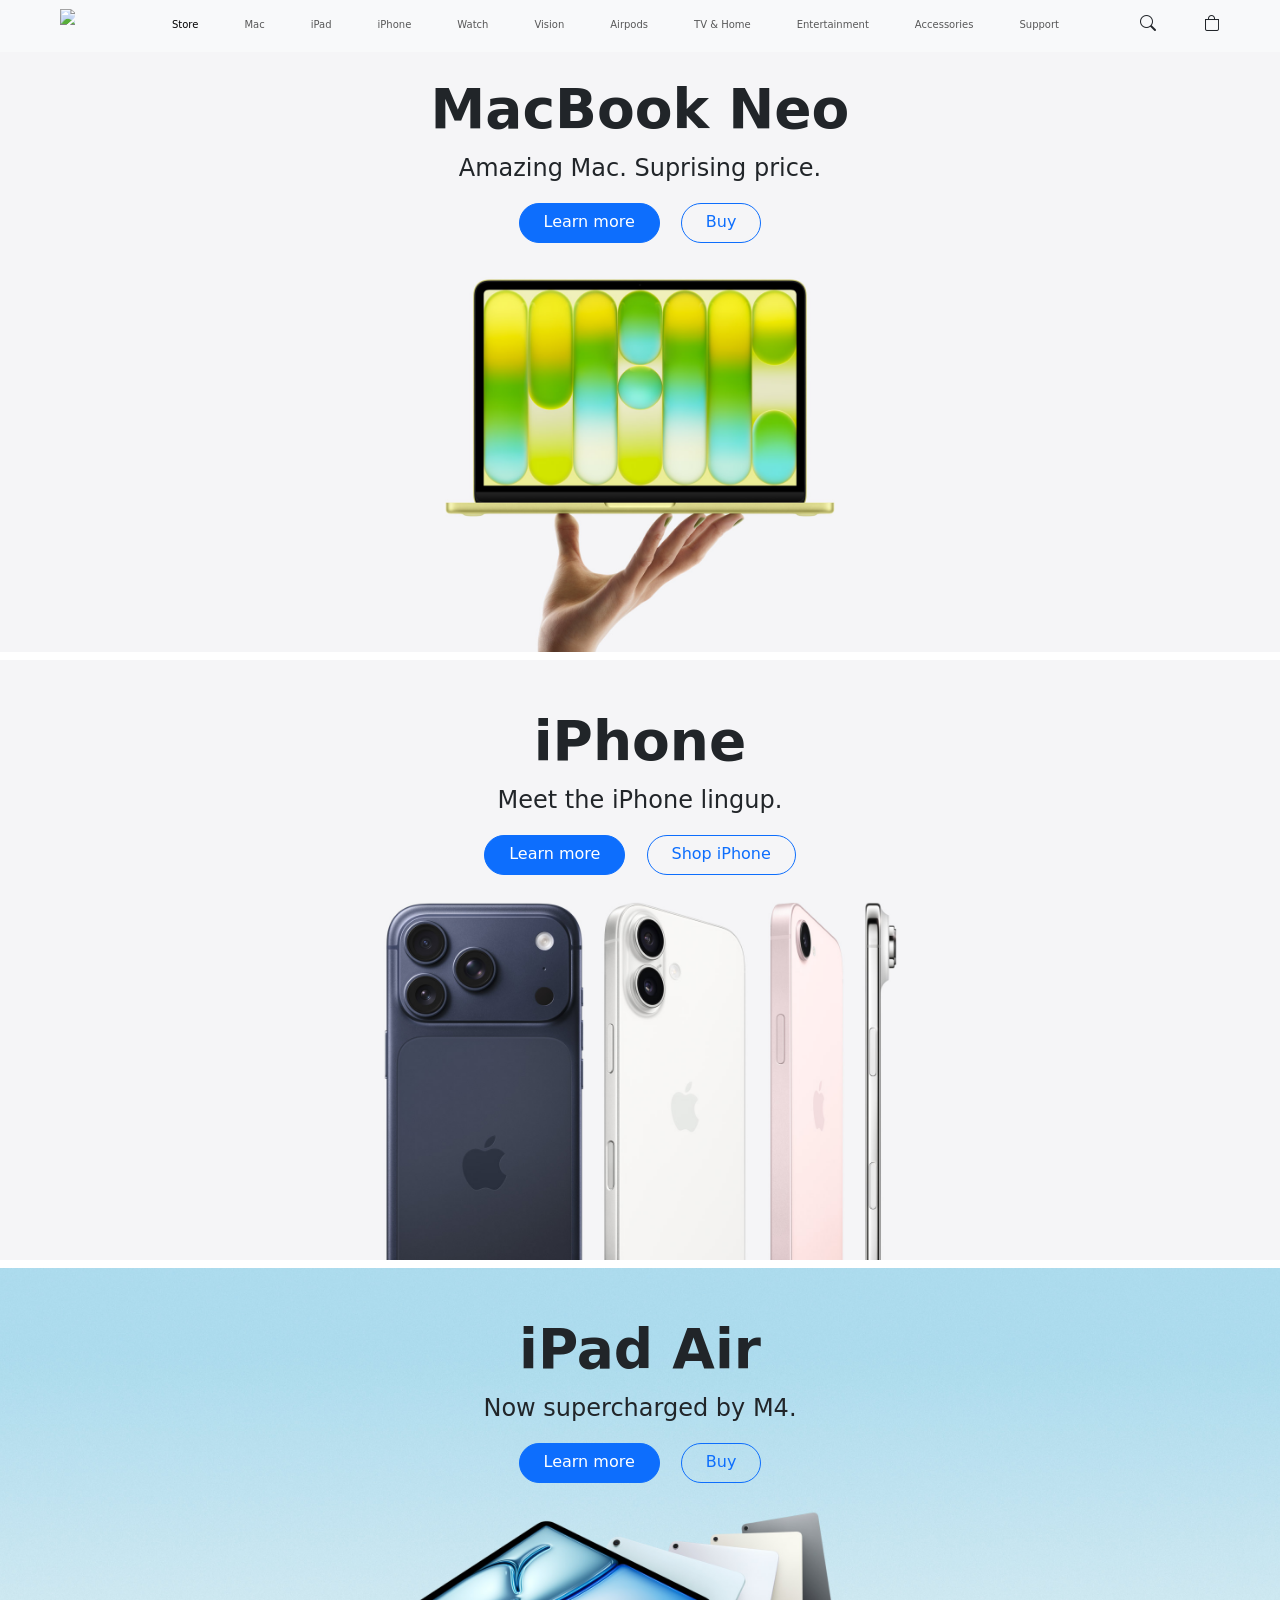
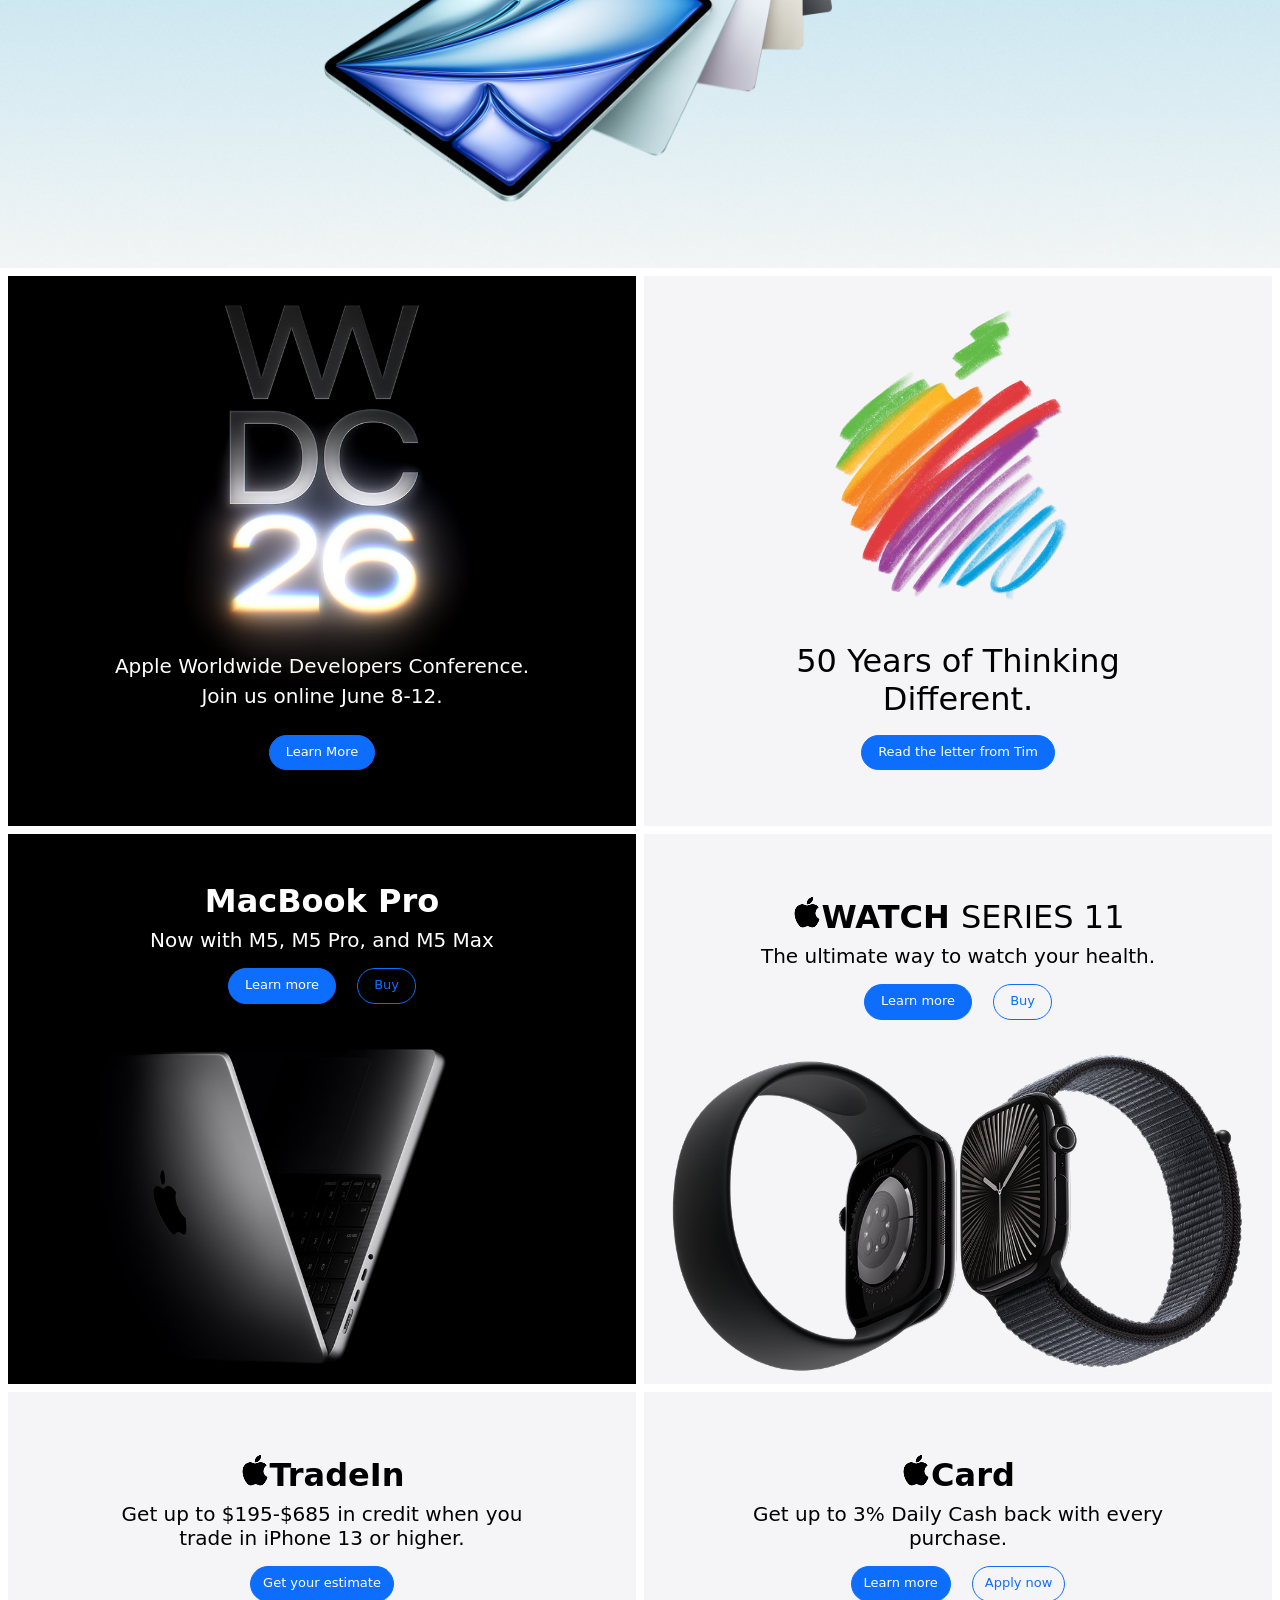
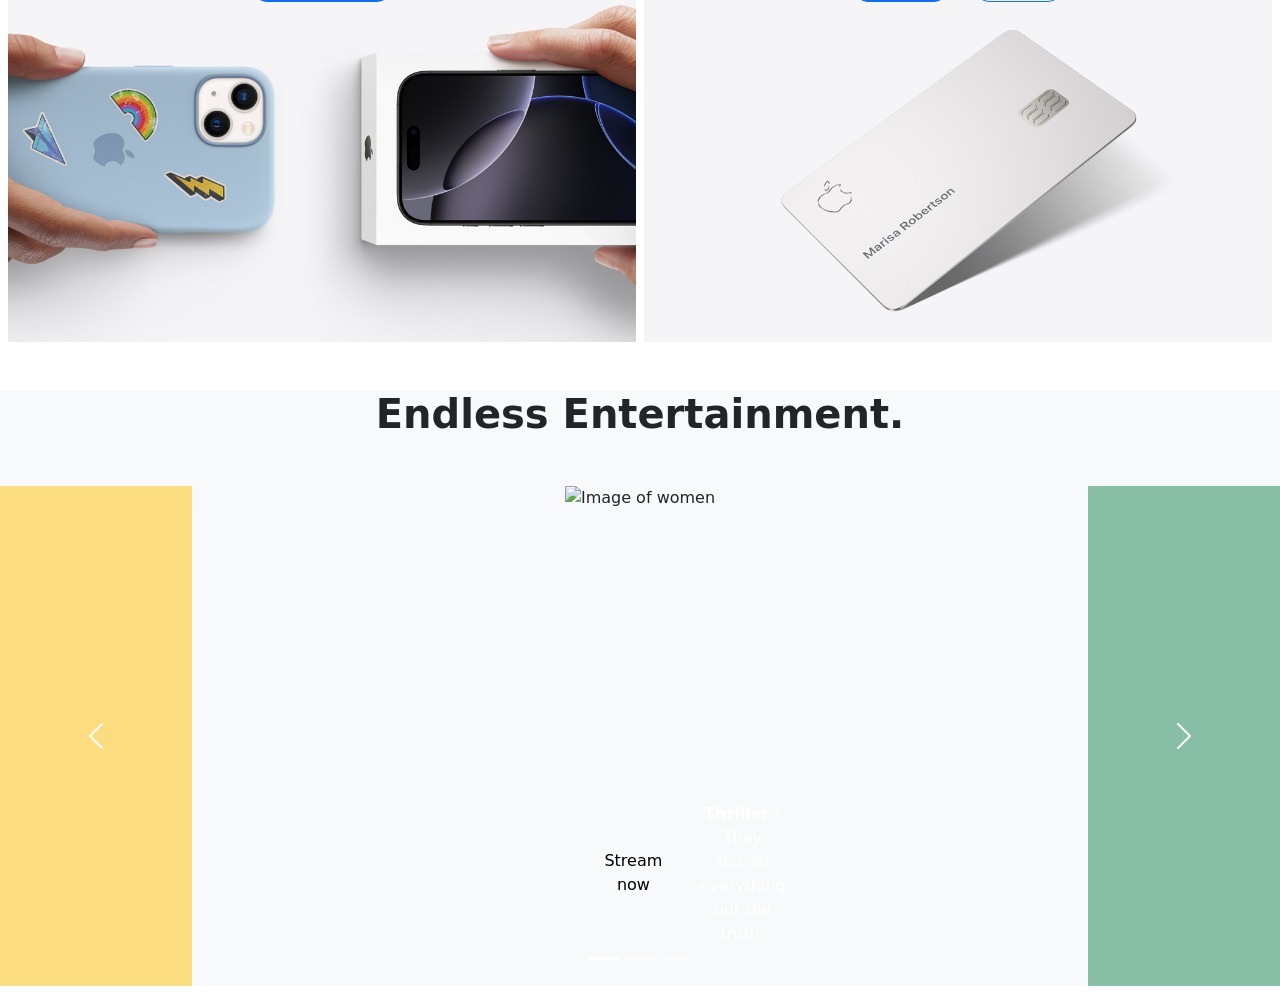
==== Lesson_8_apple_website/index.html @ f1335d03 "added carousel" ====
<!doctype html>
<html lang="en">
  <head>
    <meta charset="UTF-8" />
    <meta name="viewport" content="width=device-width, initial-scale=1.0" />
    <title>🍏 Apple (Australia)</title>
    <link
      href="https://cdn.jsdelivr.net/npm/bootstrap@5.3.8/dist/css/bootstrap.min.css"
      rel="stylesheet"
      integrity="sha384-sRIl4kxILFvY47J16cr9ZwB07vP4J8+LH7qKQnuqkuIAvNWLzeN8tE5YBujZqJLB"
      crossorigin="anonymous"
    />
    <link
      rel="stylesheet"
      href="https://cdn.jsdelivr.net/npm/bootstrap-icons@1.13.1/font/bootstrap-icons.min.css"
    />
    <link rel="stylesheet" href="./styles.css" />
  </head>
  <body>
    <!-- Navbar -->
    <nav class="sticky-top navbar navbar-expand-lg bg-body-tertiary pt-1 px-5">
      <div class="container-fluid">
        <a class="navbar-brand d-flex" href="#">
          <img
            class="apple-logo"
            src="https://upload.wikimedia.org/wikipedia/commons/f/fa/Apple_logo_black.svg"
            alt="apple logo"
          />
        </a>

        <div
          class="collapse navbar-collapse d-none d-lg-flex justify-content-center"
          id="navbarSupportedContent"
        >
          <ul class="navbar-nav mb-2 mb-lg-0">
            <li class="nav-item">
              <a class="nav-link active" aria-current="page" href="#">Store</a>
            </li>
            <li class="nav-item">
              <a class="nav-link" href="#">Mac</a>
            </li>
            <li class="nav-item">
              <a class="nav-link" href="#">iPad</a>
            </li>
            <li class="nav-item">
              <a class="nav-link" href="#">iPhone</a>
            </li>
            <li class="nav-item">
              <a class="nav-link" href="#">Watch</a>
            </li>
            <li class="nav-item">
              <a class="nav-link" href="#">Vision</a>
            </li>
            <li class="nav-item">
              <a class="nav-link" href="#">Airpods</a>
            </li>
            <li class="nav-item">
              <a class="nav-link" href="#">TV & Home</a>
            </li>
            <li class="nav-item">
              <a class="nav-link" href="#">Entertainment</a>
            </li>
            <li class="nav-item">
              <a class="nav-link" href="#">Accessories</a>
            </li>
            <li class="nav-item">
              <a class="nav-link" href="#">Support</a>
            </li>
          </ul>
        </div>

        <!-- icons -->
        <div class="d-flex gap-md-5 gap-sl-2 align-items-center">
          <i class="bi bi-search"></i>
          <i class="bi bi-bag"></i>
          <button
            class="navbar-toggler p-0"
            type="button"
            data-bs-toggle="collapse"
            data-bs-target="#navbarSupportedContent"
            aria-controls="navbarSupportedContent"
            aria-expanded="false"
            aria-label="Toggle navigation"
          >
            <span class="navbar-toggler-icon"></span>
          </button>
        </div>
        <!-- icon end -->
      </div>
      <div
        class="collapse d-lg-none justify-content-center px-5"
        id="navbarSupportedContent"
      >
        <ul class="navbar-nav mb-2 mb-lg-0">
          <li class="nav-item">
            <a class="nav-link active" aria-current="page" href="#">Store</a>
          </li>
          <li class="nav-item">
            <a class="nav-link" href="#">Mac</a>
          </li>
          <li class="nav-item">
            <a class="nav-link" href="#">iPad</a>
          </li>
          <li class="nav-item">
            <a class="nav-link" href="#">iPhone</a>
          </li>
          <li class="nav-item">
            <a class="nav-link" href="#">Watch</a>
          </li>
          <li class="nav-item">
            <a class="nav-link" href="#">Vision</a>
          </li>
          <li class="nav-item">
            <a class="nav-link" href="#">Airpods</a>
          </li>
          <li class="nav-item">
            <a class="nav-link" href="#">TV & Home</a>
          </li>
          <li class="nav-item">
            <a class="nav-link" href="#">Entertainment</a>
          </li>
          <li class="nav-item">
            <a class="nav-link" href="#">Accessories</a>
          </li>
          <li class="nav-item">
            <a class="nav-link" href="#">Support</a>
          </li>
        </ul>
      </div>
    </nav>
    <!-- Navbar End -->

    <!-- Hero iphone -->
    <!-- 
    <div
      class="hero-1-section hero-image d-flex justify-content-center text-center"
    >
      <div class="p-5">
        <h1 class="fw-bold">iPhone</h1>
        <h4 class="fw-semibold">Meet the iphone 16 family</h4>
        <div class="py-3">
          <button class="pb-2 btn btn-primary rounded-pill">Learn more</button>
          <button class="pb-2 btn btn-outline-primary rounded-pill">
            Shop iPhone
          </button>
        </div>
        <p class="ai-gradient fw-semibold">Built for Apple Intelligence</p>
      </div>
    </div>
 -->
    <!-- Hero End -->

    <!-- Macbook  -->
    <div
      class="hero-2-section hero-image mb-2 d-flex justify-content-center text-center"
    >
      <div class="p-4">
        <h1 class="fw-semibold">MacBook Neo</h1>
        <h4 class="py-1">Amazing Mac. Suprising price.</h4>
        <div class="">
          <button class="pb-2 m-2 px-4 btn btn-primary rounded-pill">
            Learn more
          </button>
          <button class="pb-2 m-2 px-4 btn btn-outline-primary rounded-pill">
            Buy
          </button>
        </div>
      </div>
    </div>
    <!-- Macbook End -->

    <!-- iPhone  -->
    <div
      class="hero-3-section hero-image mb-2 d-flex justify-content-center text-center"
    >
      <div class="p-5">
        <h1 class="fw-bold">iPhone</h1>
        <h4 class="py-1">Meet the iPhone lingup.</h4>
        <div class="">
          <button class="pb-2 m-2 px-4 btn btn-primary rounded-pill">
            Learn more
          </button>
          <button class="pb-2 m-2 px-4 btn btn-outline-primary rounded-pill">
            Shop iPhone
          </button>
        </div>
      </div>
    </div>
    <!-- Macbook End -->

    <!-- iPad  -->
    <div
      class="hero-4-section hero-image my-2 d-flex justify-content-center text-center"
    >
      <div class="p-5">
        <h1 class="fw-semibold">iPad Air</h1>
        <h4 class="py-1">Now supercharged by M4.</h4>
        <div class="">
          <button class="pb-2 m-2 px-4 btn btn-primary rounded-pill">
            Learn more
          </button>
          <button class="pb-2 m-2 px-4 btn btn-outline-primary rounded-pill">
            Buy
          </button>
        </div>
      </div>
    </div>
    <!-- iPad End -->

    <!-- Grid -->
    <section class="my-2 mx-2 text-center justify-content-center">
      <div class="row g-2">
        <div class="col-md-6 col-sm-12">
          <div
            class="d-flex flex-column hero-image"
            style="
              background-image: url(./images/promo_wwdc26_md.jpg);
              height: 550px;
              width: auto;
            "
          >
            <div class="my-card mt-auto mb-5 text-white">
              <p class="">
                Apple Worldwide Developers Conference. Join us online June 8-12.
              </p>
              <a class="pb-2 px-3 m-2 btn btn-primary rounded-pill">
                Learn More</a
              >
            </div>
          </div>
        </div>
        <div class="col-md-6 col-sm-12">
          <div
            class="d-flex flex-column hero-image"
            style="
              background-image: url(./images/promo_apple_50_md.jpg);
              height: 550px;
              width: auto;
            "
          >
            <div class="my-card mt-auto mb-5 text-black">
              <h2 class="">50 Years of Thinking Different.</h2>
              <a class="pb-2 px-3 m-2 btn btn-primary rounded-pill">
                Read the letter from Tim</a
              >
            </div>
          </div>
        </div>
        <div class="col-md-6 col-sm-12">
          <div
            class="d-flex flex-column hero-image"
            style="
              background-image: url(./images/promo_macbook_pro_md.jpg);
              height: 550px;
              width: auto;
            "
          >
            <div class="my-card mb-auto mt-5 text-white">
              <h2 class="fw-bold fs-2">MacBook Pro</h2>
              <h5>Now with M5, M5 Pro, and M5 Max</h5>
              <div>
                <a class="pb-2 px-3 m-2 btn btn-primary rounded-pill">
                  Learn more</a
                >

                <a class="pb-2 px-3 m-2 btn btn-outline-primary rounded-pill">
                  Buy</a
                >
              </div>
            </div>
          </div>
        </div>
        <div class="col-md-6 col-sm-12">
          <div
            class="d-flex flex-column hero-image"
            style="
              background-image: url(./images/promo_apple_watch_series_10_avail.jpg);
              height: 550px;
              width: auto;
            "
          >
            <div class="my-card mb-auto mt-5 text-black">
              <div class="display-center">
                <i class="bi bi-apple"></i>
                <h2 class="fs-2 mt-3">
                  <span class="fw-bold">WATCH </span>SERIES 11
                </h2>
              </div>
              <h5>The ultimate way to watch your health.</h5>
              <div>
                <a class="pb-2 px-3 m-2 btn btn-primary rounded-pill">
                  Learn more</a
                >
                <a class="pb-2 px-3 m-2 btn btn-outline-primary rounded-pill">
                  Buy</a
                >
              </div>
            </div>
          </div>
        </div>
        <div class="col-md-6 col-sm-12">
          <div
            class="d-flex flex-column hero-image"
            style="
              background-image: url(./images/promo_iphone_tradein.jpg);
              height: 550px;
              width: auto;
            "
          >
            <div class="my-card mb-auto mt-5 text-black">
              <div class="display-center">
                <i class="bi bi-apple"></i>
                <h2 class="fw-semibold mt-3">TradeIn</h2>
              </div>
              <h5>
                Get up to $195-$685 in credit when you trade in iPhone 13 or
                higher.
              </h5>
              <div>
                <a class="pb-2 m-2 btn btn-primary rounded-pill"
                  >Get your estimate</a
                >
              </div>
            </div>
          </div>
        </div>
        <div class="col-md-6 col-sm-12">
          <div
            class="d-flex flex-column hero-image"
            style="
              background-image: url(./images/promo_apple_card_md.jpg);
              height: 550px;
              width: auto;
            "
          >
            <div class="my-card mb-auto mt-5 text-black">
              <div class="display-center">
                <i class="bi bi-apple"></i>
                <h2 class="fw-semibold mt-3">Card</h2>
              </div>
              <h5>Get up to 3% Daily Cash back with every purchase.</h5>
              <div>
                <a class="pb-2 m-2 btn btn-primary rounded-pill">Learn more</a>
                <a class="pb-2 m-2 btn btn-outline-primary rounded-pill"
                  >Apply now</a
                >
              </div>
            </div>
          </div>
        </div>
      </div>
    </section>
    <!-- Grid End -->

    <!-- Carousel -->
    <section class="my-2 bg-body-tertiary">
      <h1 class="fw-bold text-center my-5">Endless Entertainment.</h1>
      <div
        id="carouselExampleCaptions"
        class="carousel slide d-flex justify-content-center"
      >
        <div class="carousel-indicators">
          <button
            type="button"
            data-bs-target="#carouselExampleCaptions"
            data-bs-slide-to="0"
            class="active"
            aria-current="true"
            aria-label="Slide 1"
          ></button>
          <button
            type="button"
            data-bs-target="#carouselExampleCaptions"
            data-bs-slide-to="1"
            aria-label="Slide 2"
          ></button>
          <button
            type="button"
            data-bs-target="#carouselExampleCaptions"
            data-bs-slide-to="2"
            aria-label="Slide 3"
          ></button>
        </div>
        <div class="row">
          <div class="carousel-list col">
            <div class="carousel-item active">
              <img
                src="./images/carousel_imperfectwomen.png"
                class="d-block"
                alt="Image of women"
                style="height: 500px; object-fit: cover"
              />
              <div class="carousel-caption d-none d-md-block">
                <div class="d-flex align-items-center">
                  <div class="pb-2 px-3 btn btn-light rounded-pill">
                    Stream now
                  </div>
                  <p class="flavour-txt m-0">
                    <span class="fw-bold">Thriller &#183;</span> They shared
                    everything but the truth.
                  </p>
                </div>
              </div>
            </div>
            <div class="carousel-item col">
              <img
                src="./images/carousel_shrinking.png"
                class="d-block"
                alt="Image of women"
                style="height: 500px; object-fit: cover"
              />
              <div class="carousel-caption d-none d-md-block">
                <div class="d-flex align-items-center">
                  <div class="pb-2 px-3 btn btn-light rounded-pill">
                    Stream now
                  </div>
                  <p class="flavour-txt m-0">
                    <span class="fw-bold">Shrink &#183;</span> They shared
                    everything but the truth.
                  </p>
                </div>
              </div>
            </div>
          </div>
        </div>
        <!-- Button ctrl -->
        <button
          class="carousel-control-prev bg-warning"
          type="button"
          data-bs-target="#carouselExampleCaptions"
          data-bs-slide="prev"
        >
          <span class="carousel-control-prev-icon" aria-hidden="true"></span>
          <span class="visually-hidden">Previous</span>
        </button>
        <button
          class="carousel-control-next bg-success"
          type="button"
          data-bs-target="#carouselExampleCaptions"
          data-bs-slide="next"
        >
          <span class="carousel-control-next-icon" aria-hidden="true"></span>
          <span class="visually-hidden">Next</span>
        </button>
        <!-- Indicators -->
      </div>
    </section>

    <script
      src="https://cdn.jsdelivr.net/npm/bootstrap@5.3.8/dist/js/bootstrap.bundle.min.js"
      integrity="sha384-FKyoEForCGlyvwx9Hj09JcYn3nv7wiPVlz7YYwJrWVcXK/BmnVDxM+D2scQbITxI"
      crossorigin="anonymous"
    ></script>
  </body>
</html>

<!--  
      git add . 
      git commit -m 'your message' 
      git push origin
-->
---- Lesson_8_apple_website/styles.css ----
.apple-logo {
  width: 15px;
  height: auto;
}

.nav-item {
  font-size: 10px;
  margin: 0 15px;
}

.navbar-toggler-icon {
  background-size: 50%;
}

.ai-gradient {
  background: -webkit-linear-gradient(
    356deg,
    #0090f7,
    #ba62fc,
    #f2416b,
    #f55600
  );
  background: linear-gradient(94deg, #0090f7, #ba62fc, #f2416b, #f55600);
  -webkit-background-clip: text;
  background-clip: text;
  color: transparent;
  display: inline-block;
}

.hero-image {
  background-position: center;
  background-size: cover;
  background-repeat: no-repeat;
}

.hero-image h1 {
  font-size: 55px;
}

.hero-1-section {
  background-image: url(./images/hero_iphone_family.jpg);
  height: 800px;
}

.hero-2-section {
  background-image: url(./images/hero_macbook_neo_lg_tall.jpg);
  height: 600px;
}

.hero-3-section {
  background-image: url(./images/hero_iphone_fam_lg_tall.jpg);
  height: 600px;
}

.hero-4-section {
  background-image: url(./images/hero_ipad_air_m4_lg.jpg);
  height: 600px;
}

.display-center {
  display: flex;
  justify-content: center;
  align-items: center;
}

.bi-apple {
  font-size: 30px;
}

.my-card {
  padding: 0 100px;
}

.my-card a {
  font-size: 13px;
}

.my-card p {
  font-size: 20px;
}

.flavour-txt {
  padding: 0 0 0 20px;
}
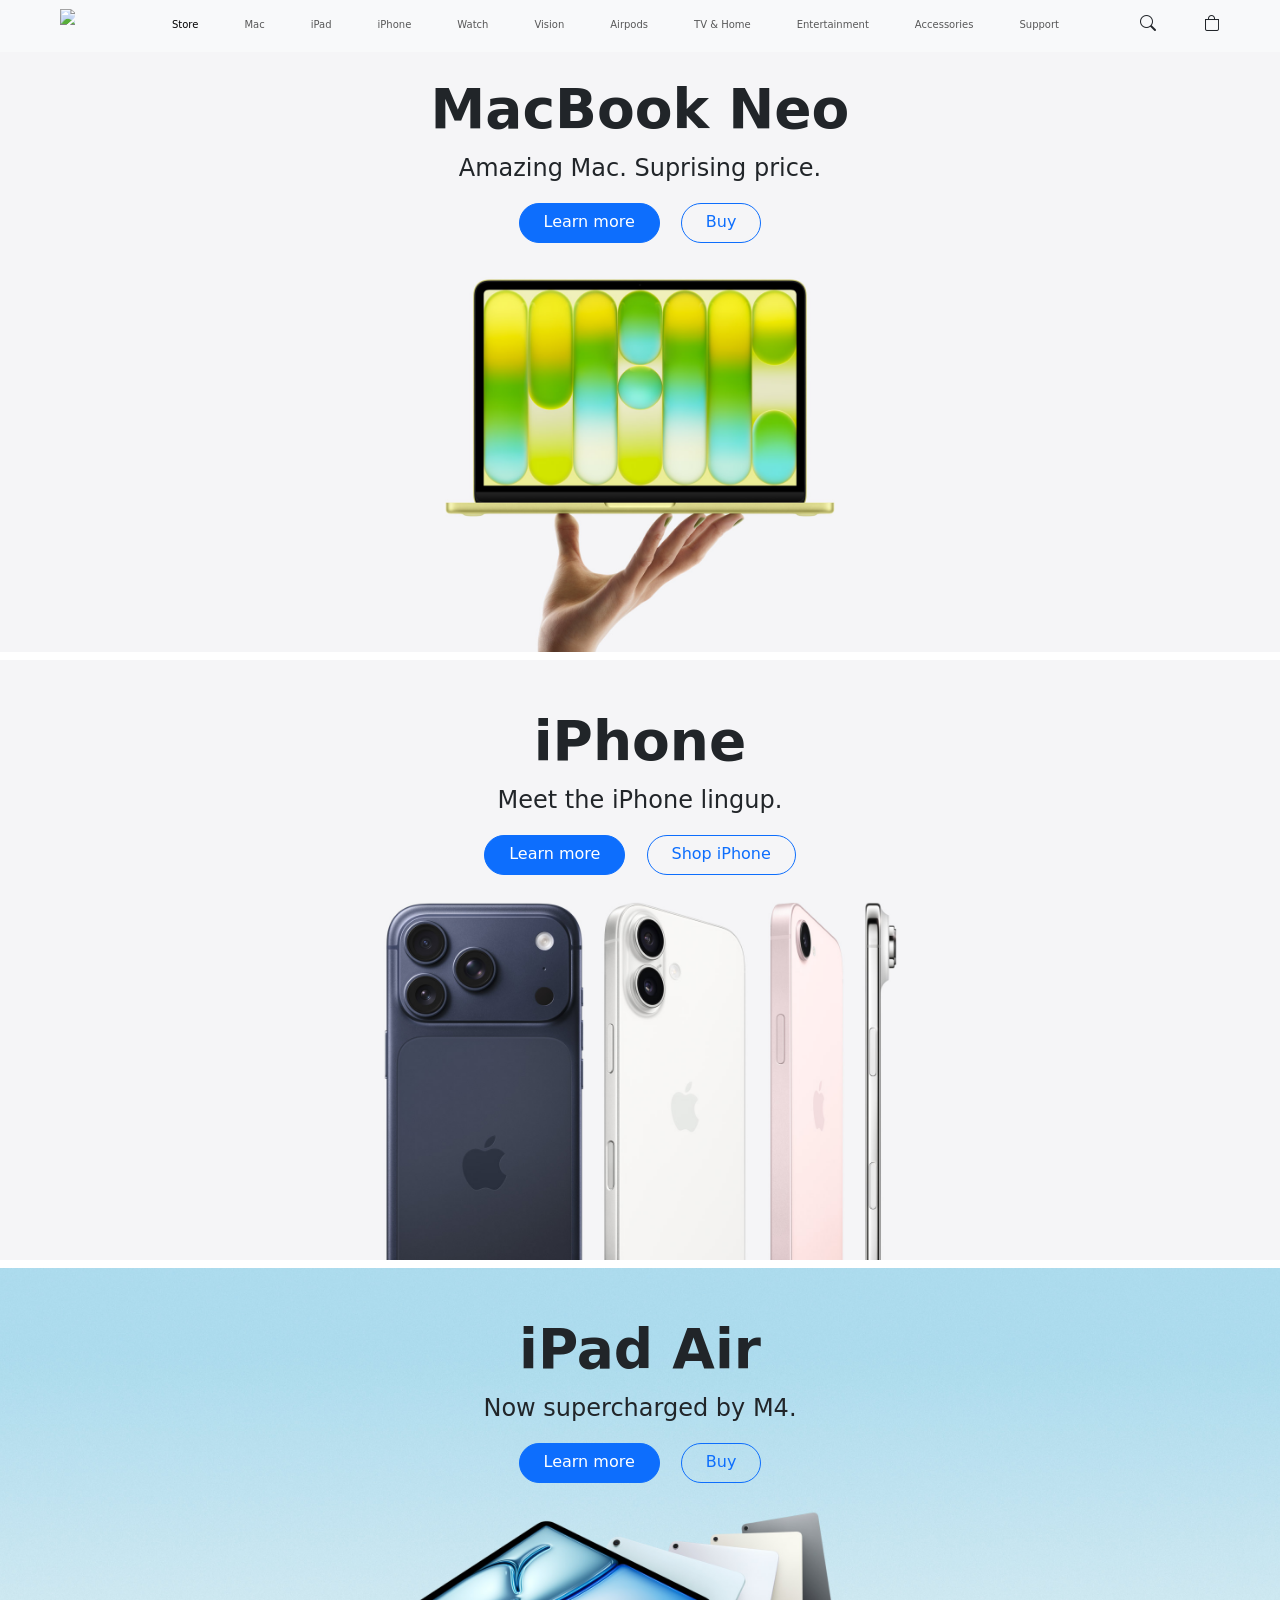
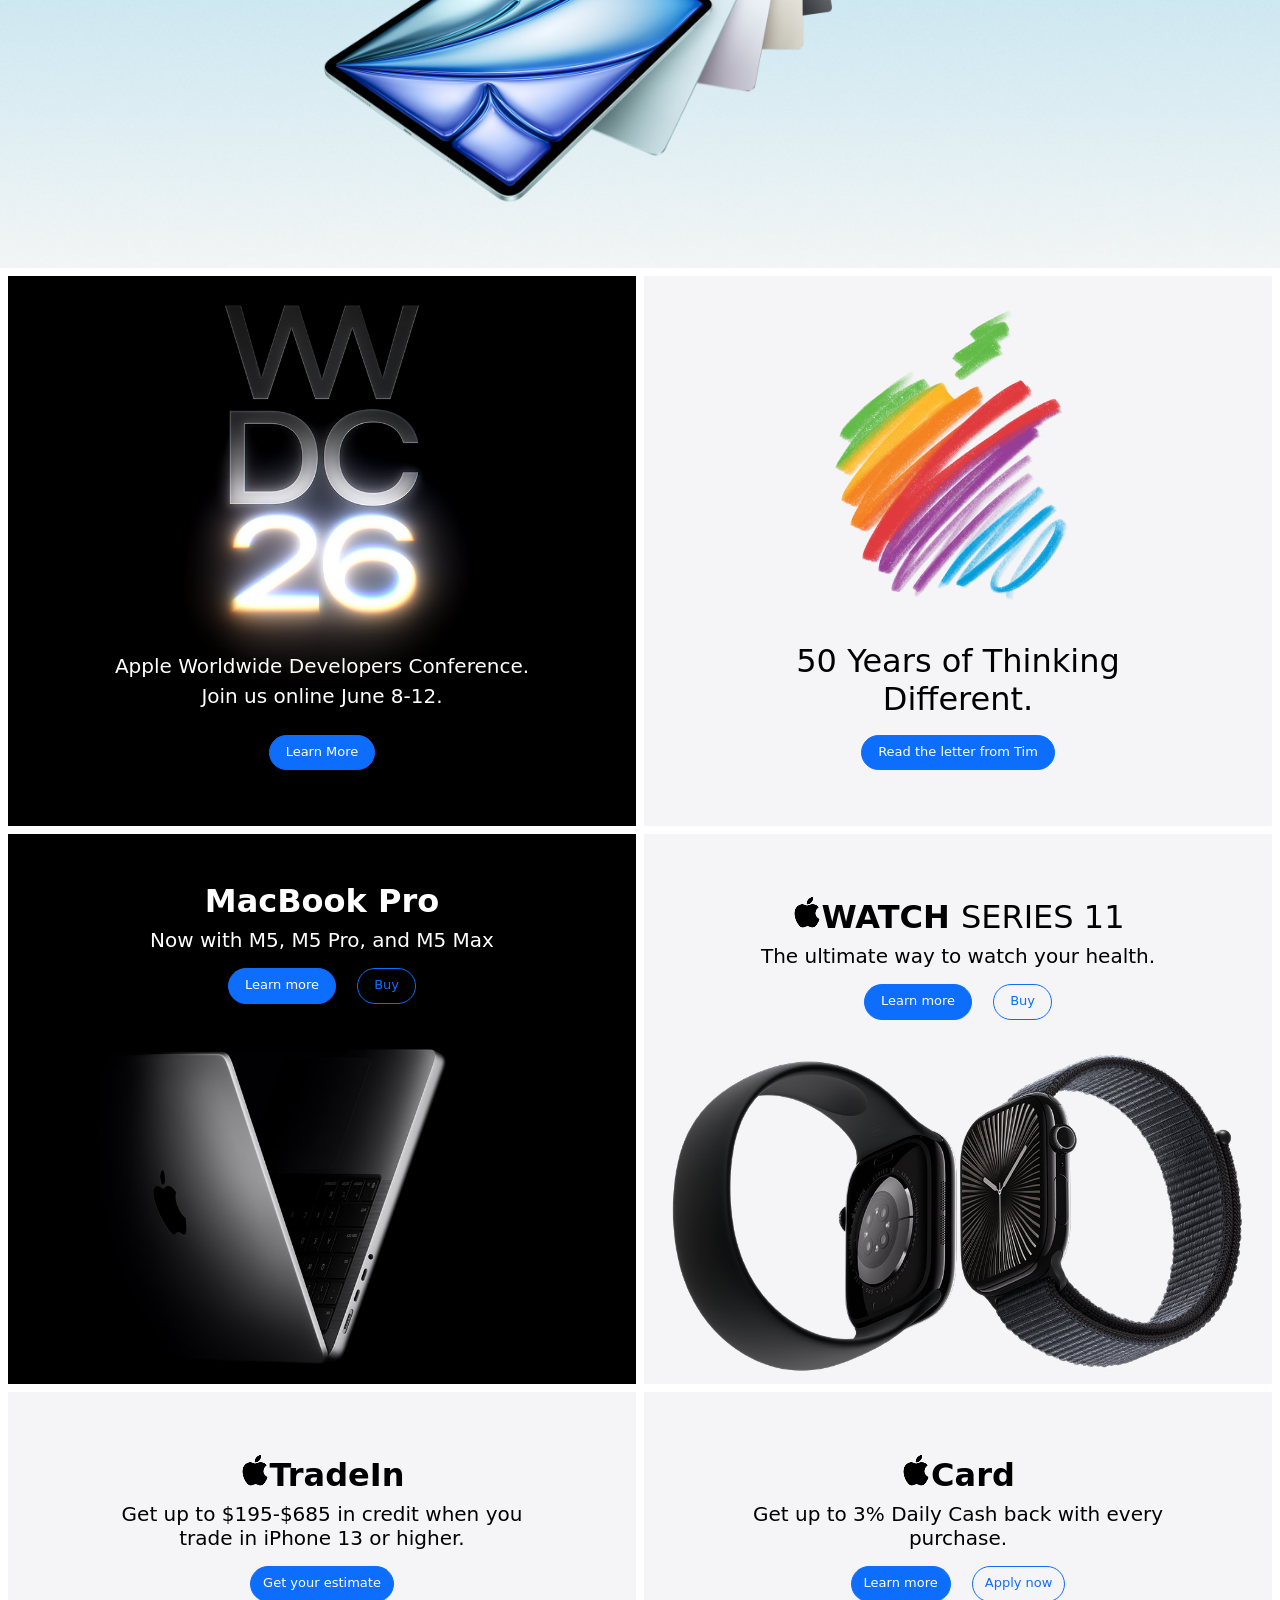
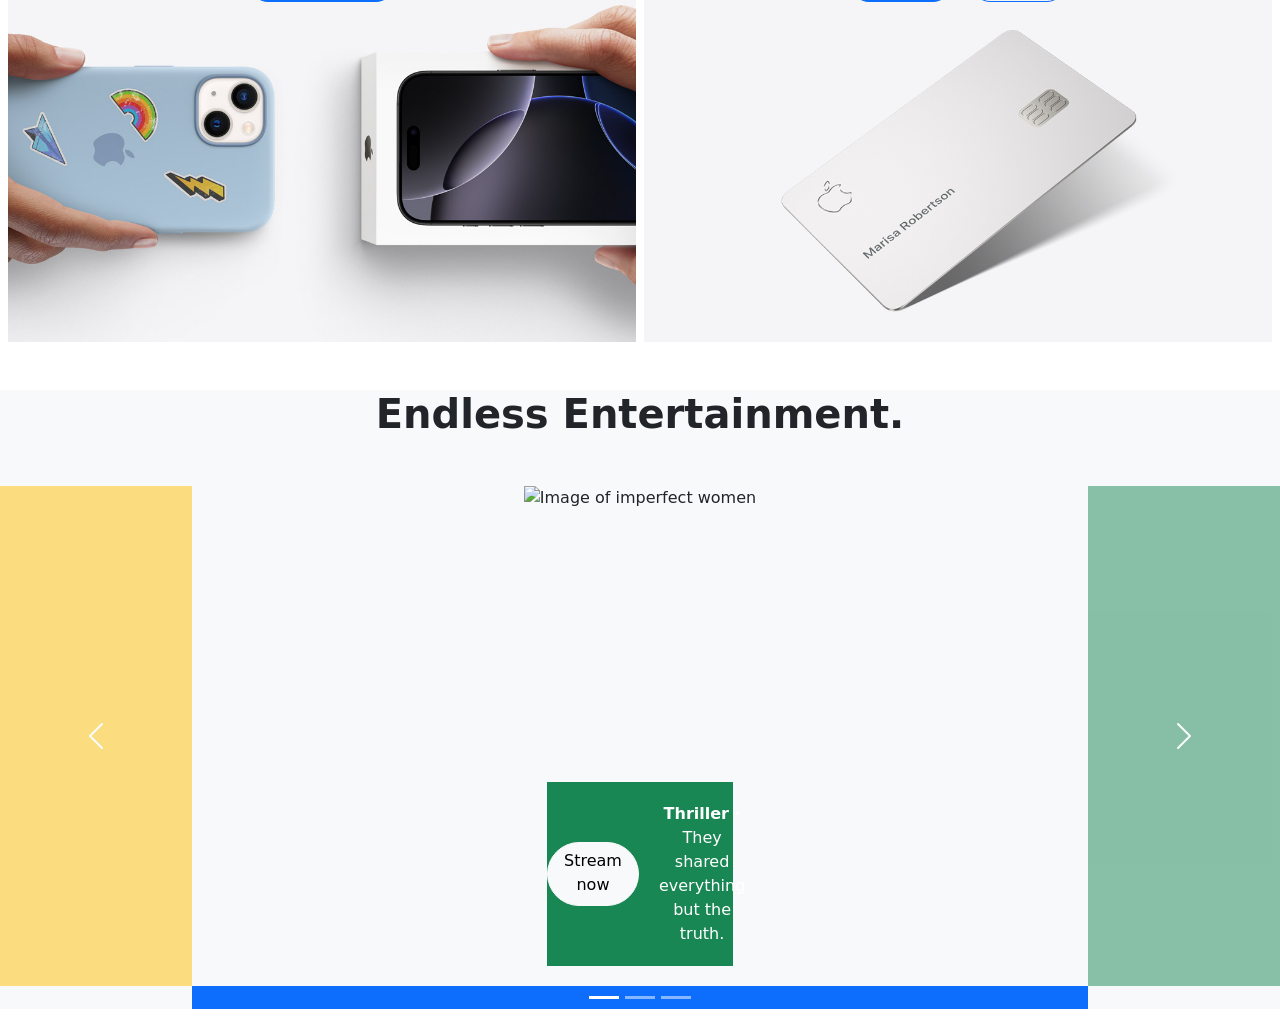
==== commit d11141c2: "adjusted carousel responsiveness and moved the indicators out and below the carousel" ====
--- a/Lesson_8_apple_website/index.html
+++ b/Lesson_8_apple_website/index.html
@@ -359,55 +359,42 @@
         id="carouselExampleCaptions"
         class="carousel slide d-flex justify-content-center"
       >
-        <div class="carousel-indicators">
-          <button
-            type="button"
-            data-bs-target="#carouselExampleCaptions"
-            data-bs-slide-to="0"
-            class="active"
-            aria-current="true"
-            aria-label="Slide 1"
-          ></button>
-          <button
-            type="button"
-            data-bs-target="#carouselExampleCaptions"
-            data-bs-slide-to="1"
-            aria-label="Slide 2"
-          ></button>
-          <button
-            type="button"
-            data-bs-target="#carouselExampleCaptions"
-            data-bs-slide-to="2"
-            aria-label="Slide 3"
-          ></button>
-        </div>
         <div class="row">
           <div class="carousel-list col">
-            <div class="carousel-item active">
+            <div class="carousel-item carousel-image active">
+              <img
+                src="./images/carousel_shrinking.png"
+                class="carousel-image d-md-none"
+                alt="placeholder of imperfect women on small device"
+              />
               <img
                 src="./images/carousel_imperfectwomen.png"
-                class="d-block"
-                alt="Image of women"
-                style="height: 500px; object-fit: cover"
+                class="carousel-image d-md-flex d-none"
+                alt="Image of imperfect women"
               />
-              <div class="carousel-caption d-none d-md-block">
-                <div class="d-flex align-items-center">
+
+              <div
+                class="carousel-caption d-md-block display-center bg-success"
+              >
+                <div class="d-md-flex align-items-center">
+                  <p class="order-md-1 flavour-txt m-md-0 mb-3">
+                    <span class="fw-bold d-md-inline d-block">Thriller </span>
+                    <span class="d-none fw-bold d-md-inline d-block"
+                      >&#183;</span
+                    >
+                    They shared everything but the truth.
+                  </p>
                   <div class="pb-2 px-3 btn btn-light rounded-pill">
                     Stream now
                   </div>
-                  <p class="flavour-txt m-0">
-                    <span class="fw-bold">Thriller &#183;</span> They shared
-                    everything but the truth.
-                  </p>
                 </div>
               </div>
             </div>
             <div class="carousel-item col">
               <img
                 src="./images/carousel_shrinking.png"
-                class="d-block"
+                class="d-block carousel-image"
                 alt="Image of women"
-                style="height: 500px; object-fit: cover"
               />
               <div class="carousel-caption d-none d-md-block">
                 <div class="d-flex align-items-center">
@@ -417,6 +404,59 @@
                   <p class="flavour-txt m-0">
                     <span class="fw-bold">Shrink &#183;</span> They shared
                     everything but the truth.
+                  </p>
+                </div>
+              </div>
+            </div>
+            <div class="carousel-item col">
+              <img
+                src="./images/carousel_f1-sport.png"
+                class="d-block carousel-image"
+                alt="Image of women"
+              />
+              <div class="carousel-caption d-none d-md-block">
+                <div class="d-flex align-items-center">
+                  <div class="pb-2 px-3 btn btn-light rounded-pill">
+                    F1 on Apple TV
+                  </div>
+                  <p class="flavour-txt m-0">
+                    Every Grand Prix &trade;, live and on demand &mdash; all in
+                    one place, all year long.
+                  </p>
+                </div>
+              </div>
+            </div>
+            <div class="carousel-item col">
+              <img
+                src="./images/carousel_monarch.png"
+                class="d-block carousel-image"
+                alt="Image of women"
+              />
+              <div class="carousel-caption d-none d-md-block">
+                <div class="d-flex align-items-center">
+                  <div class="pb-2 px-3 btn btn-light rounded-pill">
+                    Stream now
+                  </div>
+                  <p class="flavour-txt m-0">
+                    <span class="fw-bold">Adventure &#183;</span> A new threat
+                    will surface.
+                  </p>
+                </div>
+              </div>
+            </div>
+            <div class="carousel-item col">
+              <img
+                src="./images/carousel_soccer.png"
+                class="d-block carousel-image"
+                alt="Image of women"
+              />
+              <div class="carousel-caption d-none d-md-block">
+                <div class="d-flex align-items-center">
+                  <div class="pb-2 px-3 btn btn-light rounded-pill">
+                    MLS on Apple TV
+                  </div>
+                  <p class="flavour-txt m-0">
+                    Watch every club, every match, live &mdash; all season long.
                   </p>
                 </div>
               </div>
@@ -444,6 +484,28 @@
         </button>
         <!-- Indicators -->
       </div>
+      <div class="carousel-indicators position-relative bg-primary">
+        <button
+          type="button"
+          data-bs-target="#carouselExampleCaptions"
+          data-bs-slide-to="0"
+          class="active"
+          aria-current="true"
+          aria-label="Slide 1"
+        ></button>
+        <button
+          type="button"
+          data-bs-target="#carouselExampleCaptions"
+          data-bs-slide-to="1"
+          aria-label="Slide 2"
+        ></button>
+        <button
+          type="button"
+          data-bs-target="#carouselExampleCaptions"
+          data-bs-slide-to="2"
+          aria-label="Slide 3"
+        ></button>
+      </div>
     </section>
 
     <script
--- a/Lesson_8_apple_website/styles.css
+++ b/Lesson_8_apple_website/styles.css
@@ -82,3 +82,13 @@
 .flavour-txt {
   padding: 0 0 0 20px;
 }
+
+.carousel-image {
+  height: 500px;
+  object-fit: cover;
+}
+
+.carousel-caption {
+  left: 10%;
+  right: 10%;
+}
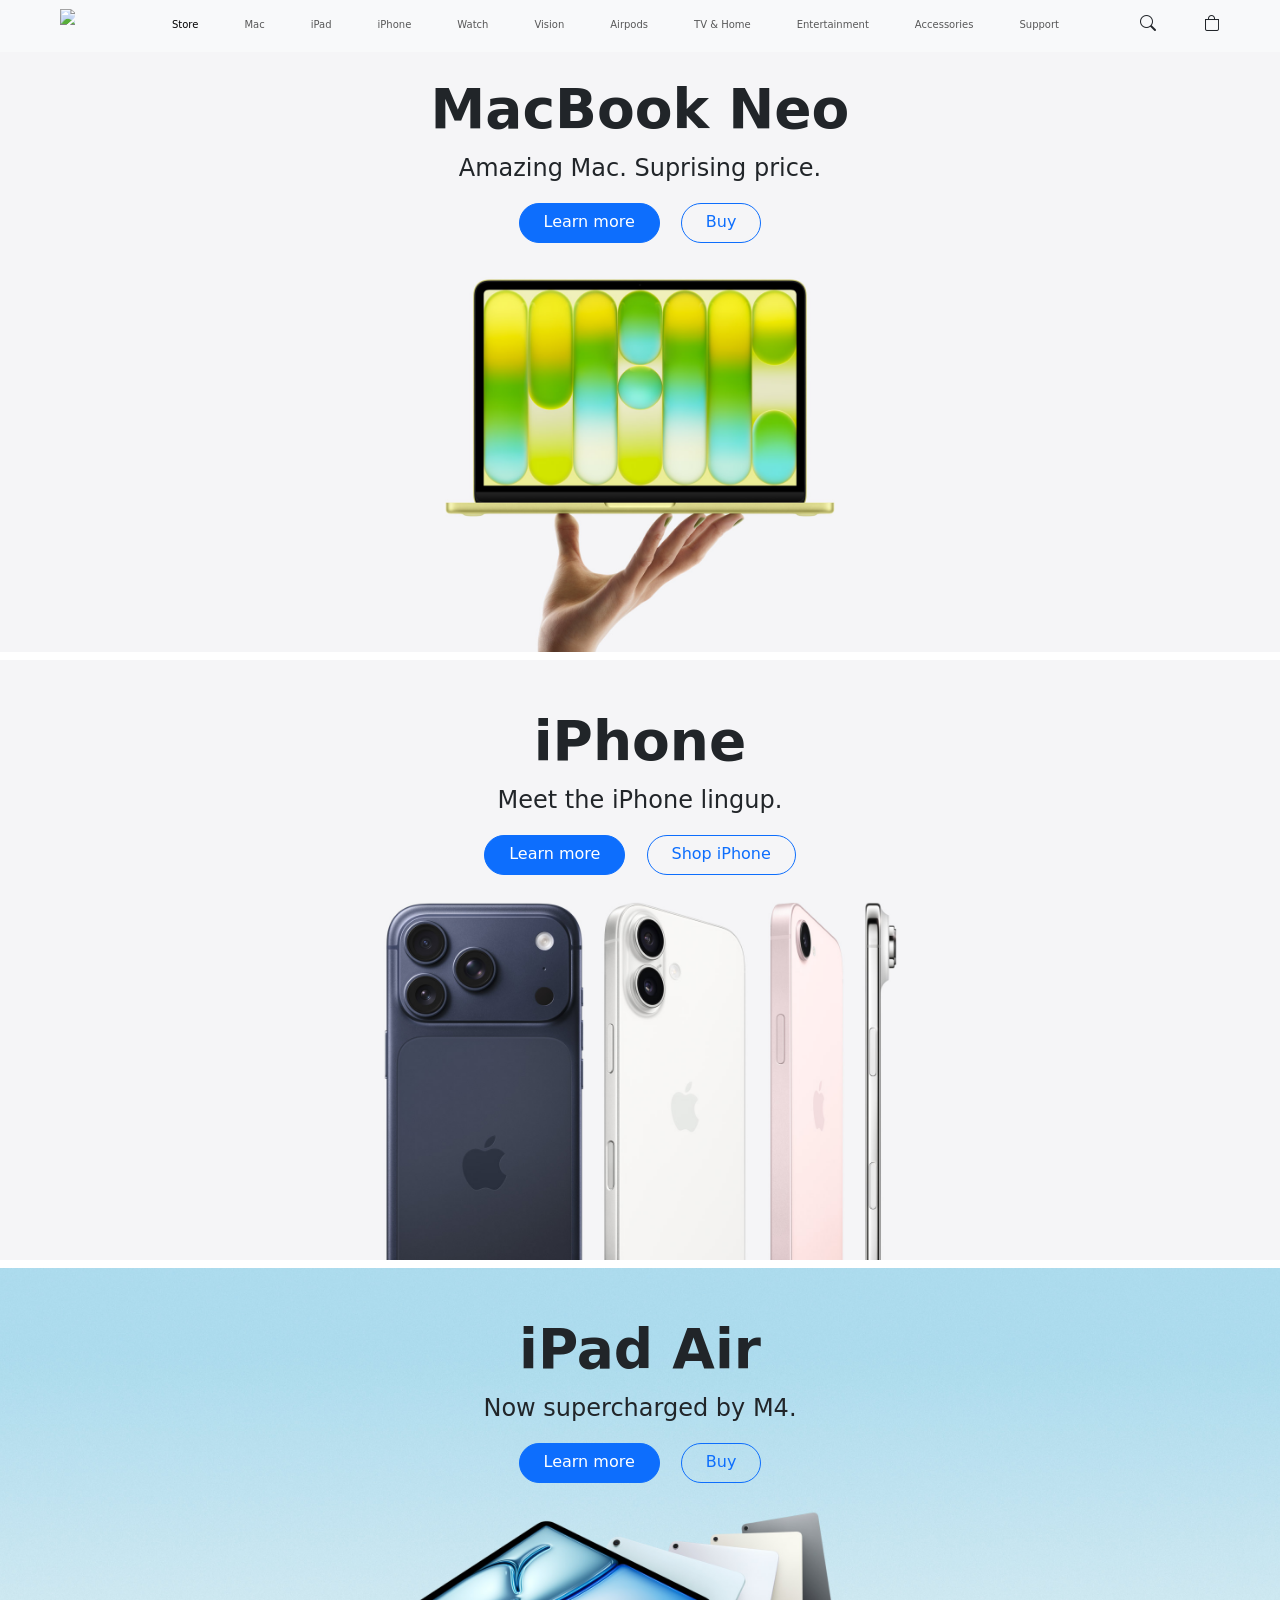
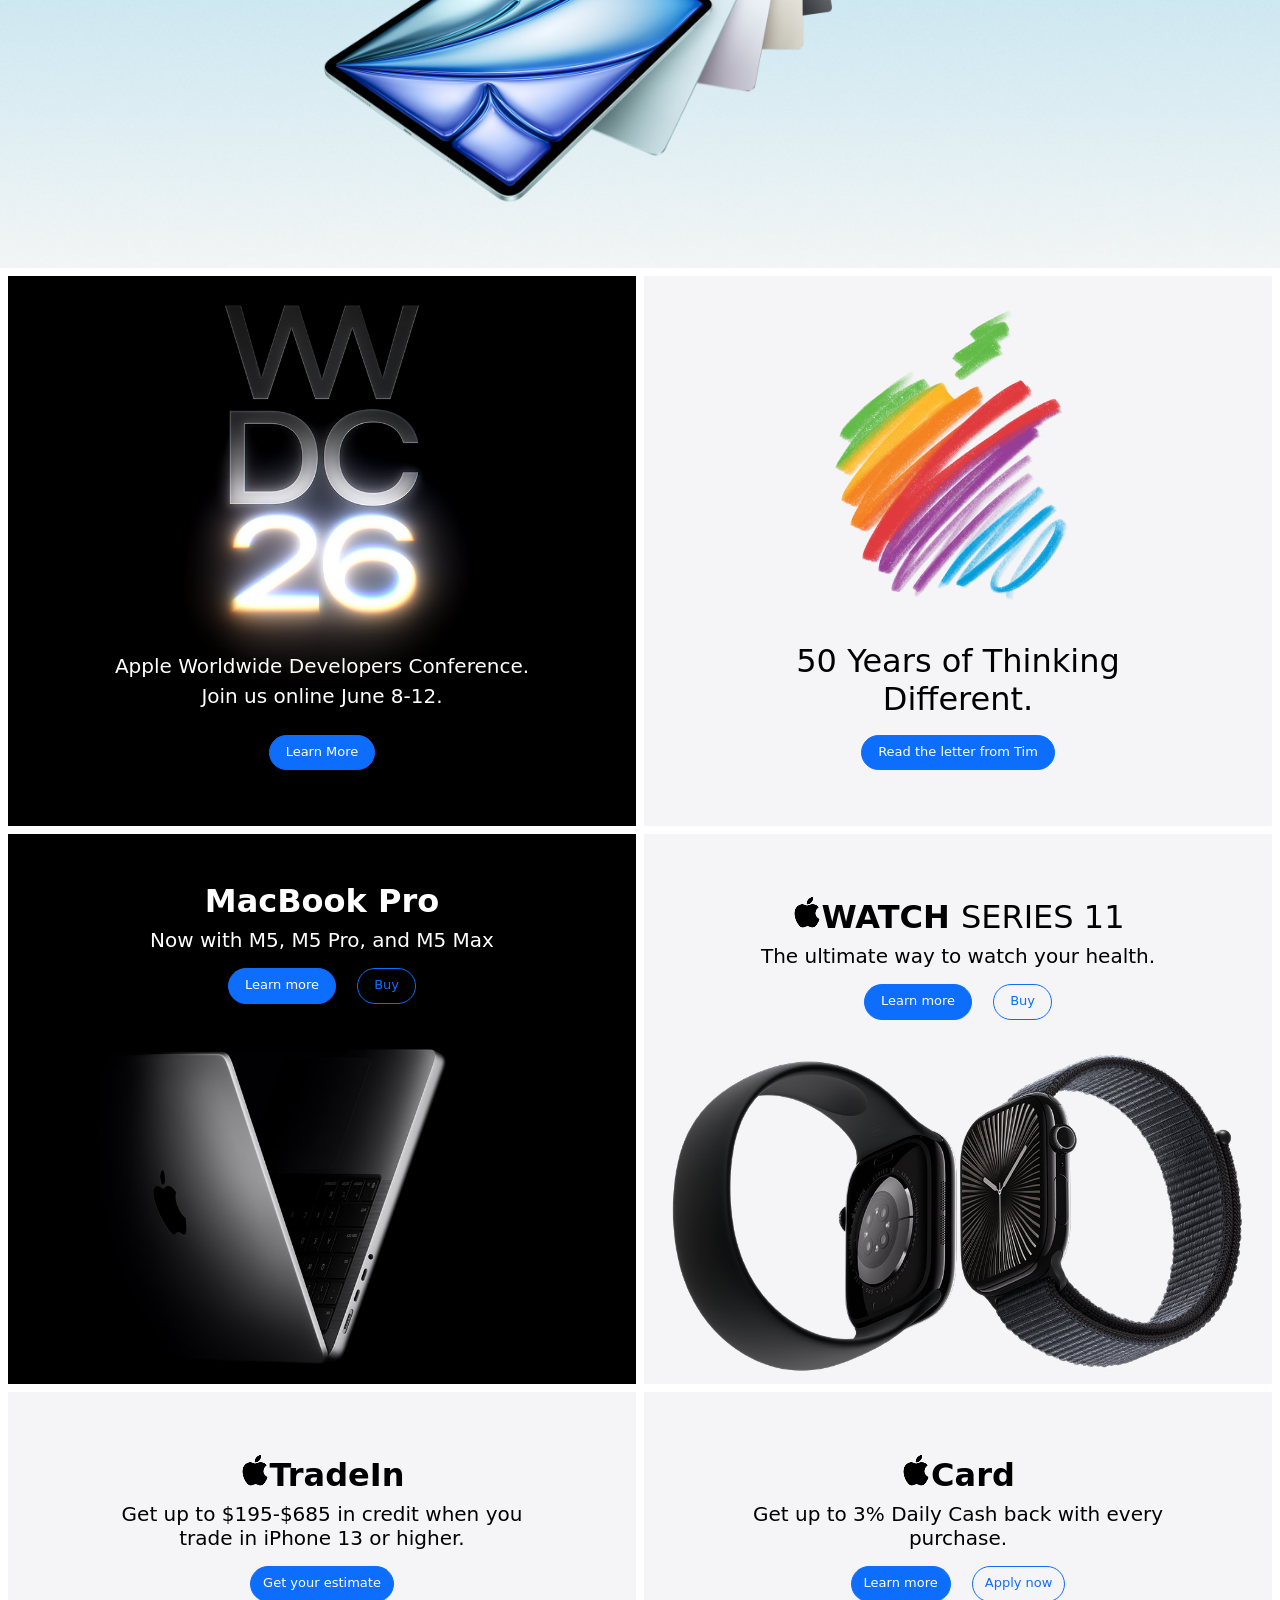
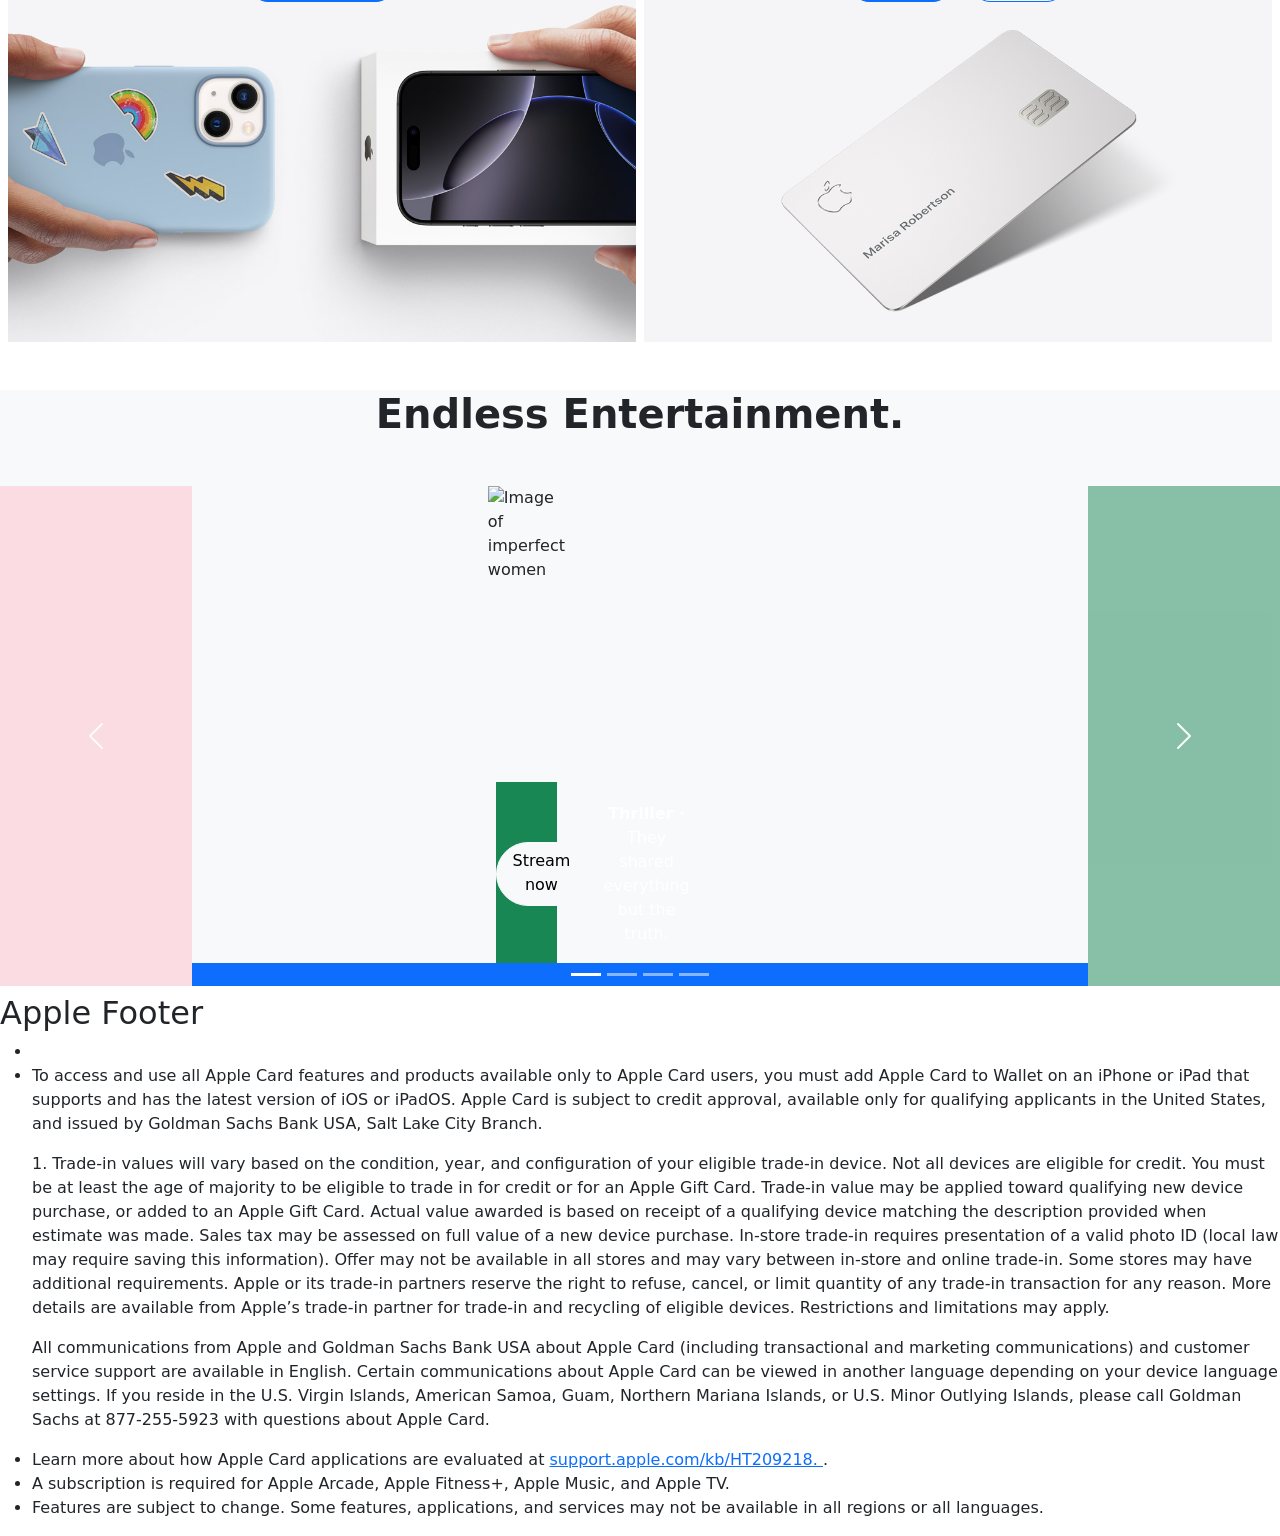
==== commit 44c4e157: "adjusted carousel, fixed indicators and added footer" ====
--- a/Lesson_8_apple_website/index.html
+++ b/Lesson_8_apple_website/index.html
@@ -16,7 +16,7 @@
     />
     <link rel="stylesheet" href="./styles.css" />
   </head>
-  <body>
+  <body data-bs-scroll="true">
     <!-- Navbar -->
     <nav class="sticky-top navbar navbar-expand-lg bg-body-tertiary pt-1 px-5">
       <div class="container-fluid">
@@ -363,7 +363,7 @@
           <div class="carousel-list col">
             <div class="carousel-item carousel-image active">
               <img
-                src="./images/carousel_shrinking.png"
+                src="./images/carousel_apple_1.jpg"
                 class="carousel-image d-md-none"
                 alt="placeholder of imperfect women on small device"
               />
@@ -372,12 +372,11 @@
                 class="carousel-image d-md-flex d-none"
                 alt="Image of imperfect women"
               />
-
               <div
                 class="carousel-caption d-md-block display-center bg-success"
               >
                 <div class="d-md-flex align-items-center">
-                  <p class="order-md-1 flavour-txt m-md-0 mb-3">
+                  <p class="order-md-1 px-md-3 m-md-0 mb-3">
                     <span class="fw-bold d-md-inline d-block">Thriller </span>
                     <span class="d-none fw-bold d-md-inline d-block"
                       >&#183;</span
@@ -390,82 +389,99 @@
                 </div>
               </div>
             </div>
-            <div class="carousel-item col">
+          </div>
+          <div class="carousel-list col">
+            <div class="carousel-item carousel-image">
+              <img
+                src="./images/carousel_apple_2.jpg"
+                class="carousel-image d-md-none"
+                alt="placeholder of shrinking film on small device"
+              />
               <img
                 src="./images/carousel_shrinking.png"
-                class="d-block carousel-image"
-                alt="Image of women"
-              />
-              <div class="carousel-caption d-none d-md-block">
-                <div class="d-flex align-items-center">
+                class="carousel-image d-md-flex d-none"
+                alt="Image of Shrinking Film"
+              />
+              <div
+                class="carousel-caption d-md-block display-center bg-success"
+              >
+                <div class="d-md-flex align-items-center">
+                  <p class="order-md-1 px-md-3 m-md-0 mb-3">
+                    <span class="fw-bold d-md-inline d-block">Comedy </span>
+                    <span class="d-none fw-bold d-md-inline d-block"
+                      >&#183;</span
+                    >
+                    Getting it together. Together.
+                  </p>
                   <div class="pb-2 px-3 btn btn-light rounded-pill">
                     Stream now
                   </div>
-                  <p class="flavour-txt m-0">
-                    <span class="fw-bold">Shrink &#183;</span> They shared
-                    everything but the truth.
+                </div>
+              </div>
+            </div>
+          </div>
+          <div class="carousel-list col">
+            <div class="carousel-item carousel-image">
+              <img
+                src="./images/carousel_apple_3.jpg"
+                class="carousel-image d-md-none"
+                alt="placeholder of F1 sport on small device"
+              />
+              <img
+                src="./images/carousel_f1_sport.png"
+                class="carousel-image d-md-flex d-none"
+                alt="Image of F1 sport"
+              />
+              <div
+                class="carousel-caption d-md-block display-center bg-success"
+              >
+                <div class="d-md-flex align-items-center">
+                  <p class="order-md-1 px-md-3 m-md-0 mb-3">
+                    Every Grand Prix&#8482;, live on demand&mdash;all in one
+                    place, all year long.
                   </p>
-                </div>
-              </div>
-            </div>
-            <div class="carousel-item col">
-              <img
-                src="./images/carousel_f1-sport.png"
-                class="d-block carousel-image"
-                alt="Image of women"
-              />
-              <div class="carousel-caption d-none d-md-block">
-                <div class="d-flex align-items-center">
                   <div class="pb-2 px-3 btn btn-light rounded-pill">
                     F1 on Apple TV
                   </div>
-                  <p class="flavour-txt m-0">
-                    Every Grand Prix &trade;, live and on demand &mdash; all in
-                    one place, all year long.
+                </div>
+              </div>
+            </div>
+          </div>
+          <div class="carousel-list col">
+            <div class="carousel-item carousel-image">
+              <img
+                src="./images/carousel_apple_1.jpg"
+                class="carousel-image d-md-none"
+                alt="placeholder of Monarch film on small device"
+              />
+              <img
+                src="./images/carousel_monarch.png"
+                class="carousel-image d-md-flex d-none"
+                alt="Image of Monarch Film"
+              />
+              <div
+                class="carousel-caption d-md-block display-center bg-success"
+              >
+                <div class="d-md-flex align-items-center">
+                  <p class="order-md-1 px-md-3 m-md-0 mb-3">
+                    <span class="fw-bold d-md-inline d-block">Adventure </span>
+                    <span class="d-none fw-bold d-md-inline d-block"
+                      >&#183;</span
+                    >
+                    A new threat will surface.
                   </p>
-                </div>
-              </div>
-            </div>
-            <div class="carousel-item col">
-              <img
-                src="./images/carousel_monarch.png"
-                class="d-block carousel-image"
-                alt="Image of women"
-              />
-              <div class="carousel-caption d-none d-md-block">
-                <div class="d-flex align-items-center">
                   <div class="pb-2 px-3 btn btn-light rounded-pill">
                     Stream now
                   </div>
-                  <p class="flavour-txt m-0">
-                    <span class="fw-bold">Adventure &#183;</span> A new threat
-                    will surface.
-                  </p>
                 </div>
               </div>
             </div>
-            <div class="carousel-item col">
-              <img
-                src="./images/carousel_soccer.png"
-                class="d-block carousel-image"
-                alt="Image of women"
-              />
-              <div class="carousel-caption d-none d-md-block">
-                <div class="d-flex align-items-center">
-                  <div class="pb-2 px-3 btn btn-light rounded-pill">
-                    MLS on Apple TV
-                  </div>
-                  <p class="flavour-txt m-0">
-                    Watch every club, every match, live &mdash; all season long.
-                  </p>
-                </div>
-              </div>
-            </div>
-          </div>
-        </div>
+          </div>
+        </div>
+
         <!-- Button ctrl -->
         <button
-          class="carousel-control-prev bg-warning"
+          class="carousel-control-prev"
           type="button"
           data-bs-target="#carouselExampleCaptions"
           data-bs-slide="prev"
@@ -483,30 +499,110 @@
           <span class="visually-hidden">Next</span>
         </button>
         <!-- Indicators -->
-      </div>
-      <div class="carousel-indicators position-relative bg-primary">
-        <button
-          type="button"
-          data-bs-target="#carouselExampleCaptions"
-          data-bs-slide-to="0"
-          class="active"
-          aria-current="true"
-          aria-label="Slide 1"
-        ></button>
-        <button
-          type="button"
-          data-bs-target="#carouselExampleCaptions"
-          data-bs-slide-to="1"
-          aria-label="Slide 2"
-        ></button>
-        <button
-          type="button"
-          data-bs-target="#carouselExampleCaptions"
-          data-bs-slide-to="2"
-          aria-label="Slide 3"
-        ></button>
+        <div class="carousel-indicators my-0 bg-primary">
+          <button
+            type="button"
+            data-bs-target="#carouselExampleCaptions"
+            data-bs-slide-to="0"
+            class="active"
+            aria-current="true"
+            aria-label="Slide 1"
+          ></button>
+          <button
+            type="button"
+            data-bs-target="#carouselExampleCaptions"
+            data-bs-slide-to="1"
+            aria-label="Slide 2"
+          ></button>
+          <button
+            type="button"
+            data-bs-target="#carouselExampleCaptions"
+            data-bs-slide-to="2"
+            aria-label="Slide 3"
+          ></button>
+          <button
+            type="button"
+            data-bs-target="#carouselExampleCaptions"
+            data-bs-slide-to="3"
+            aria-label="Slide 4"
+          ></button>
+        </div>
       </div>
     </section>
+    <!-- Carousel End -->
+
+    <!-- Footer -->
+    <footer>
+      <div>
+        <h2>Apple Footer</h2>
+        <ul>
+          <li></li>
+          <li>
+            <span>
+              <p>
+                To access and use all Apple Card features and products available
+                only to Apple Card users, you must add Apple Card to Wallet on
+                an iPhone or iPad that supports and has the latest version of
+                iOS or iPadOS. Apple Card is subject to credit approval,
+                available only for qualifying applicants in the United States,
+                and issued by Goldman Sachs Bank USA, Salt Lake City Branch.
+              </p>
+              <p>
+                1. Trade‑in values will vary based on the condition, year, and
+                configuration of your eligible trade‑in device. Not all devices
+                are eligible for credit. You must be at least the age of
+                majority to be eligible to trade in for credit or for an
+                Apple Gift Card. Trade‑in value may be applied toward qualifying
+                new device purchase, or added to an Apple Gift Card. Actual
+                value awarded is based on receipt of a qualifying device
+                matching the description provided when estimate was made. Sales
+                tax may be assessed on full value of a new device purchase.
+                In‑store trade‑in requires presentation of a valid photo ID
+                (local law may require saving this information). Offer may not
+                be available in all stores and may vary between in‑store and
+                online trade‑in. Some stores may have additional requirements.
+                Apple or its trade‑in partners reserve the right to refuse,
+                cancel, or limit quantity of any trade‑in transaction for any
+                reason. More details are available from Apple’s trade-in partner
+                for trade‑in and recycling of eligible devices. Restrictions and
+                limitations may apply.
+              </p>
+              <p>
+                All communications from Apple and Goldman Sachs Bank USA about
+                Apple Card (including transactional and marketing
+                communications) and customer service support are available in
+                English. Certain communications about Apple Card can be viewed
+                in another language depending on your device language settings.
+                If you reside in the U.S. Virgin Islands, American Samoa, Guam,
+                Northern Mariana Islands, or U.S. Minor Outlying Islands, please
+                call Goldman Sachs at 877-255-5923 with questions about
+                Apple Card.
+              </p>
+            </span>
+          </li>
+          <li>
+            <span>
+              Learn more about how Apple Card applications are evaluated at
+              <a
+                href="https://web.archive.org/web/20260330051456/https://support.apple.com/en-us/HT209218"
+                >support.apple.com/kb/HT209218.
+              </a>
+              .
+            </span>
+          </li>
+          <li>
+            <span>
+              A subscription is required for Apple Arcade, Apple Fitness+,
+              Apple Music, and Apple TV.
+            </span>
+          </li>
+          <li>
+            Features are subject to change. Some features, applications, and
+            services may not be available in all regions or all languages.
+          </li>
+        </ul>
+      </div>
+    </footer>
 
     <script
       src="https://cdn.jsdelivr.net/npm/bootstrap@5.3.8/dist/js/bootstrap.bundle.min.js"
--- a/Lesson_8_apple_website/styles.css
+++ b/Lesson_8_apple_website/styles.css
@@ -79,8 +79,8 @@
   font-size: 20px;
 }
 
-.flavour-txt {
-  padding: 0 0 0 20px;
+.carousel-item {
+  float: none;
 }
 
 .carousel-image {
@@ -92,3 +92,8 @@
   left: 10%;
   right: 10%;
 }
+
+.carousel-control-prev,
+.carousel-control-next {
+  background-color: pink;
+}
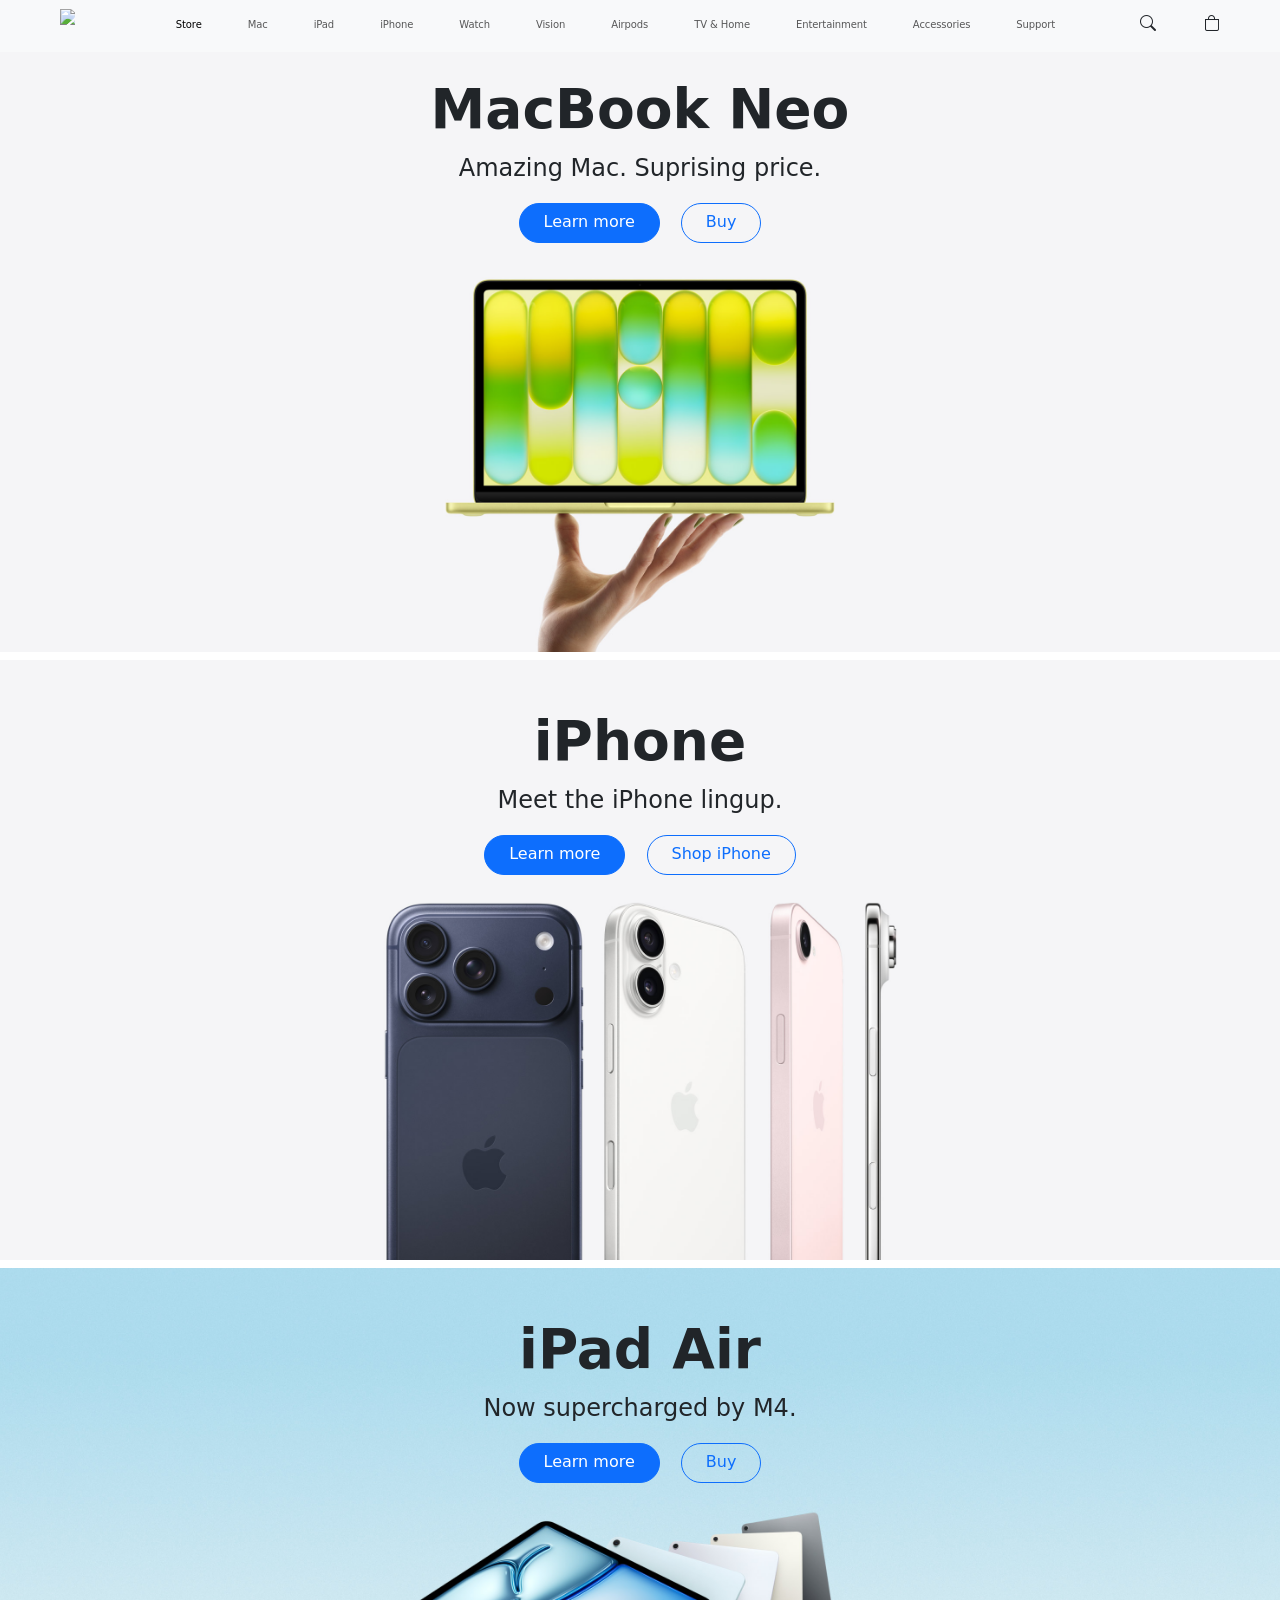
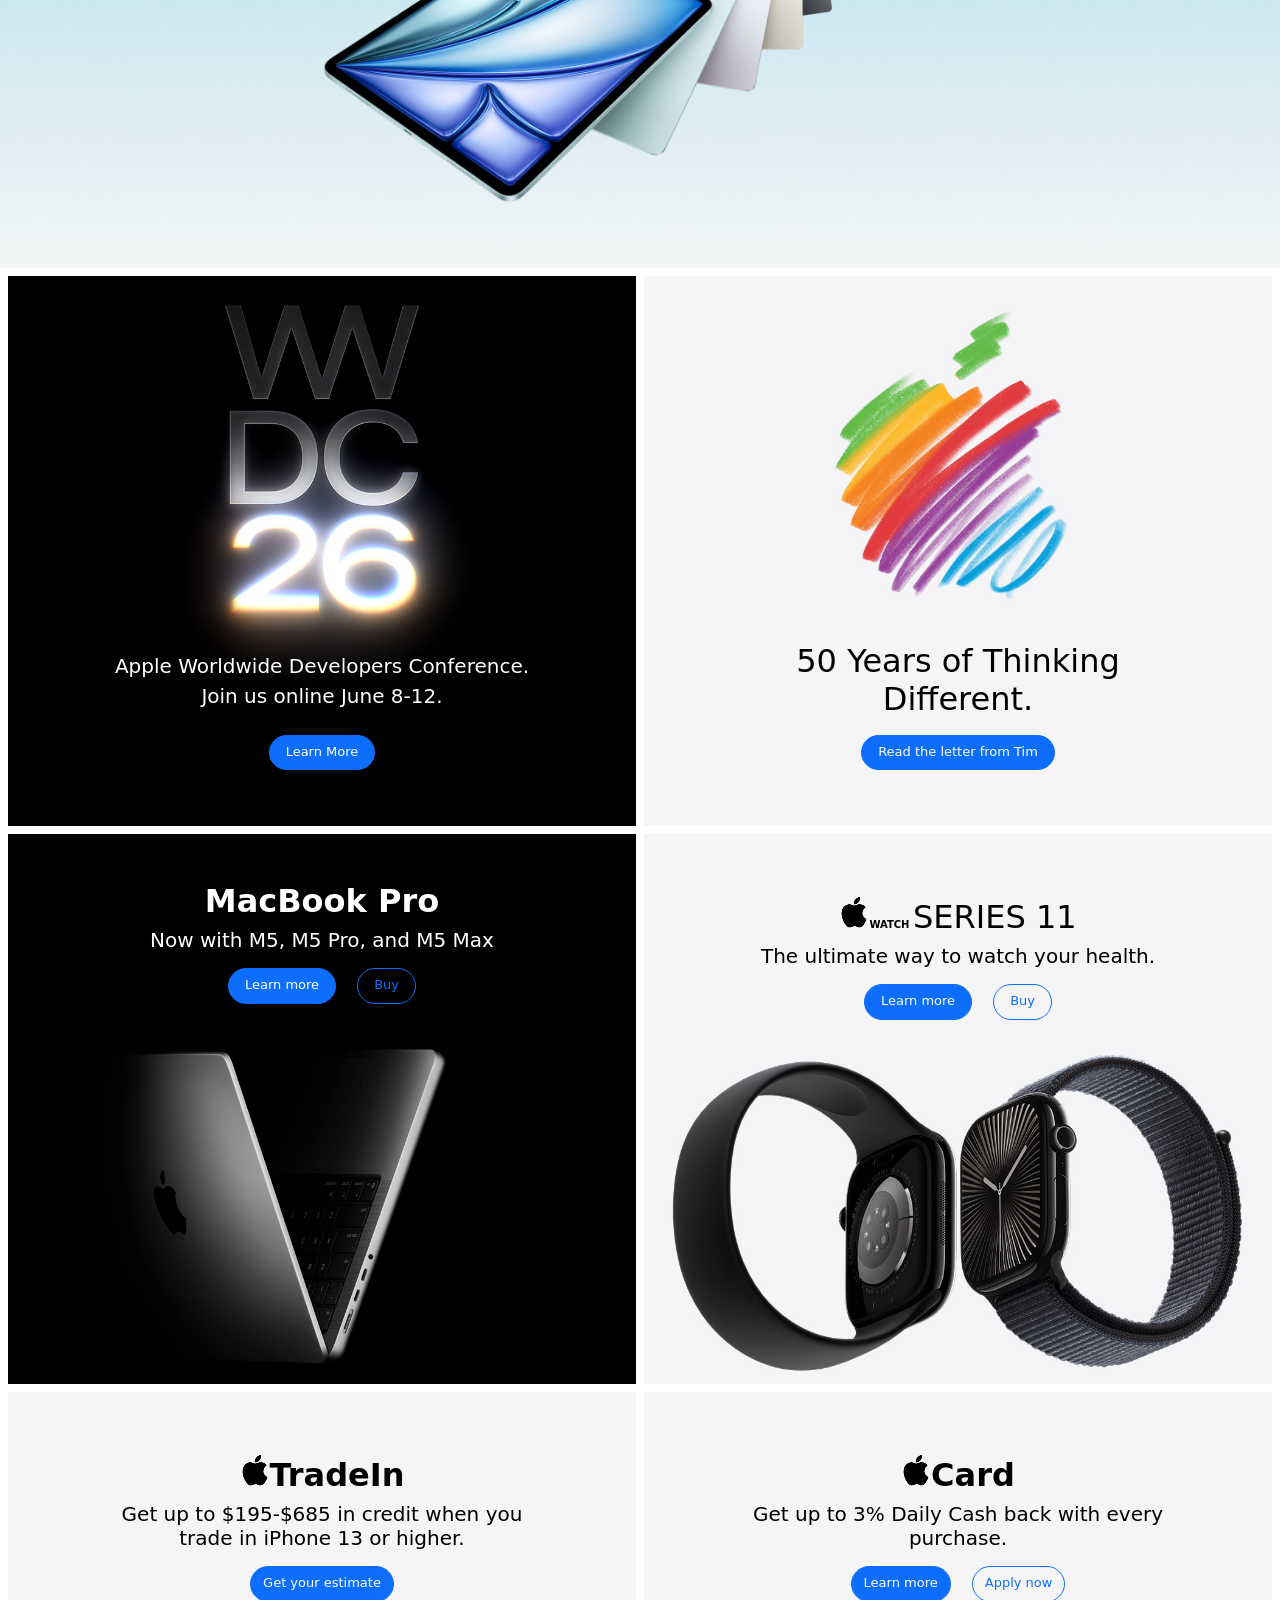
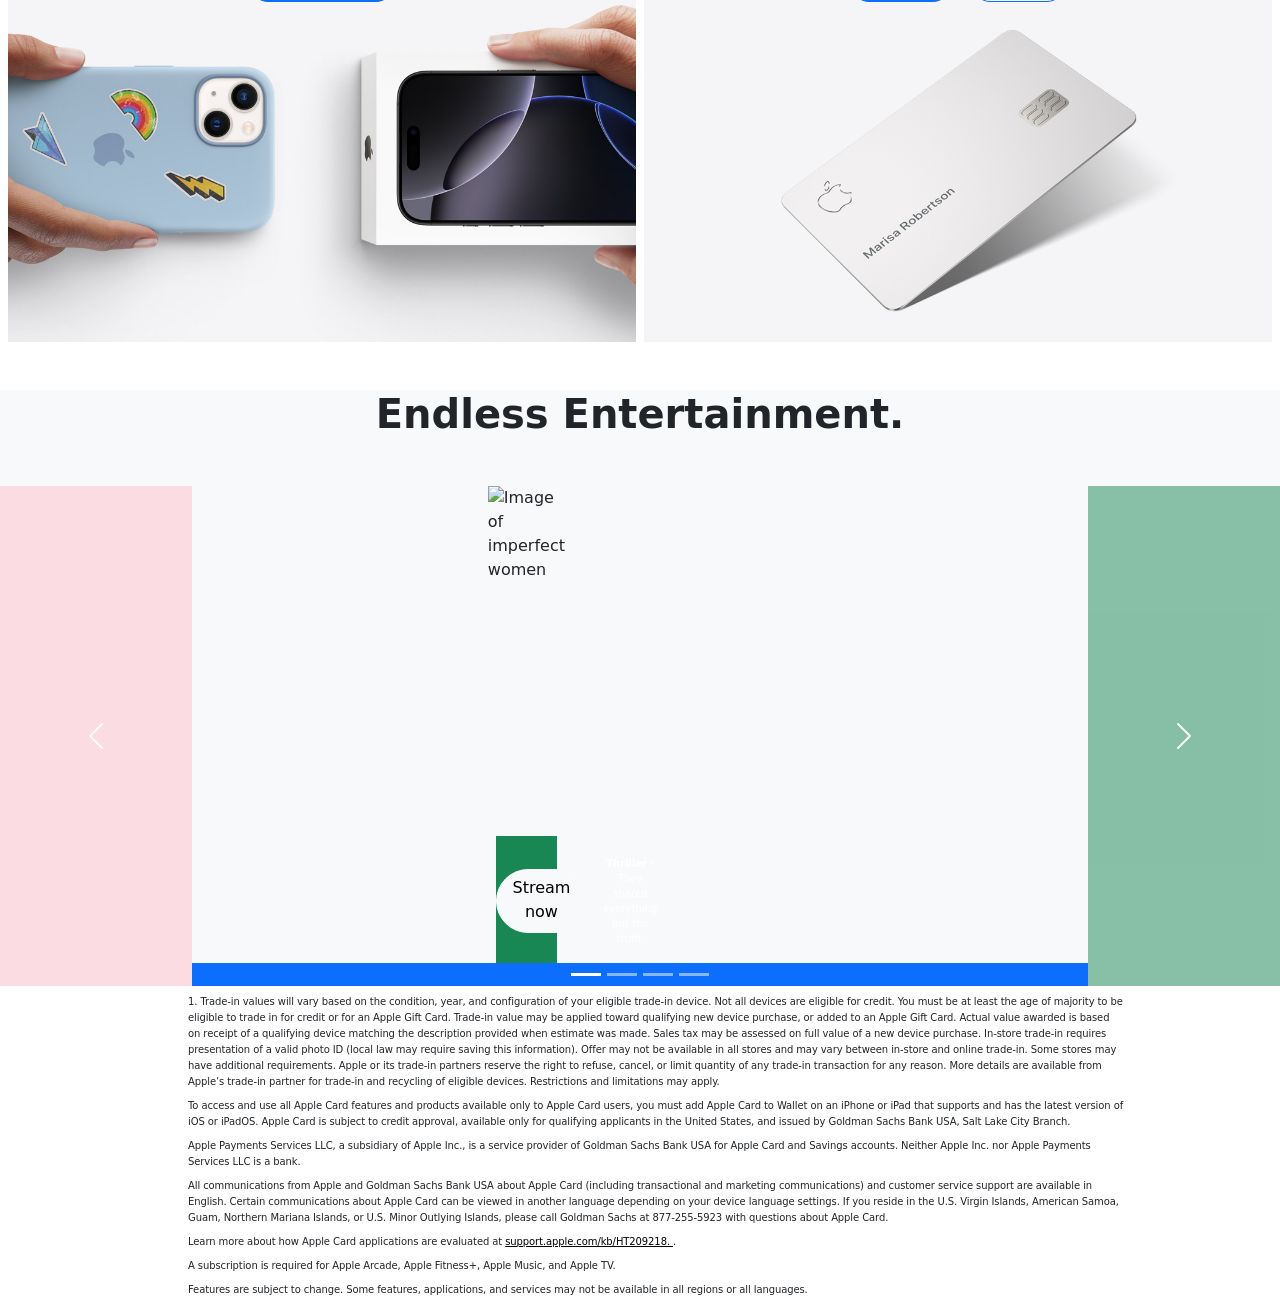
==== commit 777c892e: "edited footer text" ====
--- a/Lesson_8_apple_website/index.html
+++ b/Lesson_8_apple_website/index.html
@@ -533,21 +533,13 @@
 
     <!-- Footer -->
     <footer>
-      <div>
-        <h2>Apple Footer</h2>
-        <ul>
-          <li></li>
-          <li>
-            <span>
-              <p>
-                To access and use all Apple Card features and products available
-                only to Apple Card users, you must add Apple Card to Wallet on
-                an iPhone or iPad that supports and has the latest version of
-                iOS or iPadOS. Apple Card is subject to credit approval,
-                available only for qualifying applicants in the United States,
-                and issued by Goldman Sachs Bank USA, Salt Lake City Branch.
-              </p>
-              <p>
+      <div class="footer-div d-block float-none fw-lighter">
+        <h2 class="d-none">Apple Footer</h2>
+        <!-- Footer txt -->
+        <section class="px-3">
+          <ul class="d-block">
+            <li class="pb-2">
+              <span>
                 1. Trade‑in values will vary based on the condition, year, and
                 configuration of your eligible trade‑in device. Not all devices
                 are eligible for credit. You must be at least the age of
@@ -566,8 +558,24 @@
                 reason. More details are available from Apple’s trade-in partner
                 for trade‑in and recycling of eligible devices. Restrictions and
                 limitations may apply.
+              </span>
+            </li>
+            <li class="pb-2">
+              <p class="m-0 pb-2">
+                To access and use all Apple Card features and products available
+                only to Apple Card users, you must add Apple Card to Wallet on
+                an iPhone or iPad that supports and has the latest version of
+                iOS or iPadOS. Apple Card is subject to credit approval,
+                available only for qualifying applicants in the United States,
+                and issued by Goldman Sachs Bank USA, Salt Lake City Branch.
               </p>
-              <p>
+              <p class="m-0 pb-2">
+                Apple Payments Services LLC, a subsidiary of Apple Inc., is a
+                service provider of Goldman Sachs Bank USA for Apple Card and
+                Savings accounts. Neither Apple Inc. nor Apple Payments Services
+                LLC is a bank.
+              </p>
+              <p class="m-0">
                 All communications from Apple and Goldman Sachs Bank USA about
                 Apple Card (including transactional and marketing
                 communications) and customer service support are available in
@@ -578,29 +586,31 @@
                 call Goldman Sachs at 877-255-5923 with questions about
                 Apple Card.
               </p>
-            </span>
-          </li>
-          <li>
-            <span>
-              Learn more about how Apple Card applications are evaluated at
-              <a
-                href="https://web.archive.org/web/20260330051456/https://support.apple.com/en-us/HT209218"
-                >support.apple.com/kb/HT209218.
-              </a>
-              .
-            </span>
-          </li>
-          <li>
-            <span>
-              A subscription is required for Apple Arcade, Apple Fitness+,
-              Apple Music, and Apple TV.
-            </span>
-          </li>
-          <li>
-            Features are subject to change. Some features, applications, and
-            services may not be available in all regions or all languages.
-          </li>
-        </ul>
+            </li>
+            <li class="pb-2">
+              <span>
+                Learn more about how Apple Card applications are evaluated at
+                <a
+                  class="text-black"
+                  href="https://web.archive.org/web/20260330051456/https://support.apple.com/en-us/HT209218"
+                  >support.apple.com/kb/HT209218.
+                </a>
+                .
+              </span>
+            </li>
+            <li class="pb-2">
+              <span>
+                A subscription is required for Apple Arcade, Apple Fitness+,
+                Apple Music, and Apple TV.
+              </span>
+            </li>
+            <li class="pb-2">
+              Features are subject to change. Some features, applications, and
+              services may not be available in all regions or all languages.
+            </li>
+          </ul>
+        </section>
+        <!-- Footer txt End -->
       </div>
     </footer>
 
--- a/Lesson_8_apple_website/styles.css
+++ b/Lesson_8_apple_website/styles.css
@@ -97,3 +97,31 @@
 .carousel-control-next {
   background-color: pink;
 }
+
+.footer-div {
+  max-width: 1000px;
+  padding: 0px 22px;
+  margin: 0 auto;
+  box-sizing: content-box;
+  line-height: 16px;
+  position: static;
+}
+
+.footer-div,
+span,
+p,
+li {
+  font-size: 10px;
+}
+
+ul {
+  list-style: none;
+  margin: 0;
+}
+
+li {
+  display: list-item;
+  text-decoration: none;
+  font-weight: 400;
+  letter-spacing: -0.01em;
+}
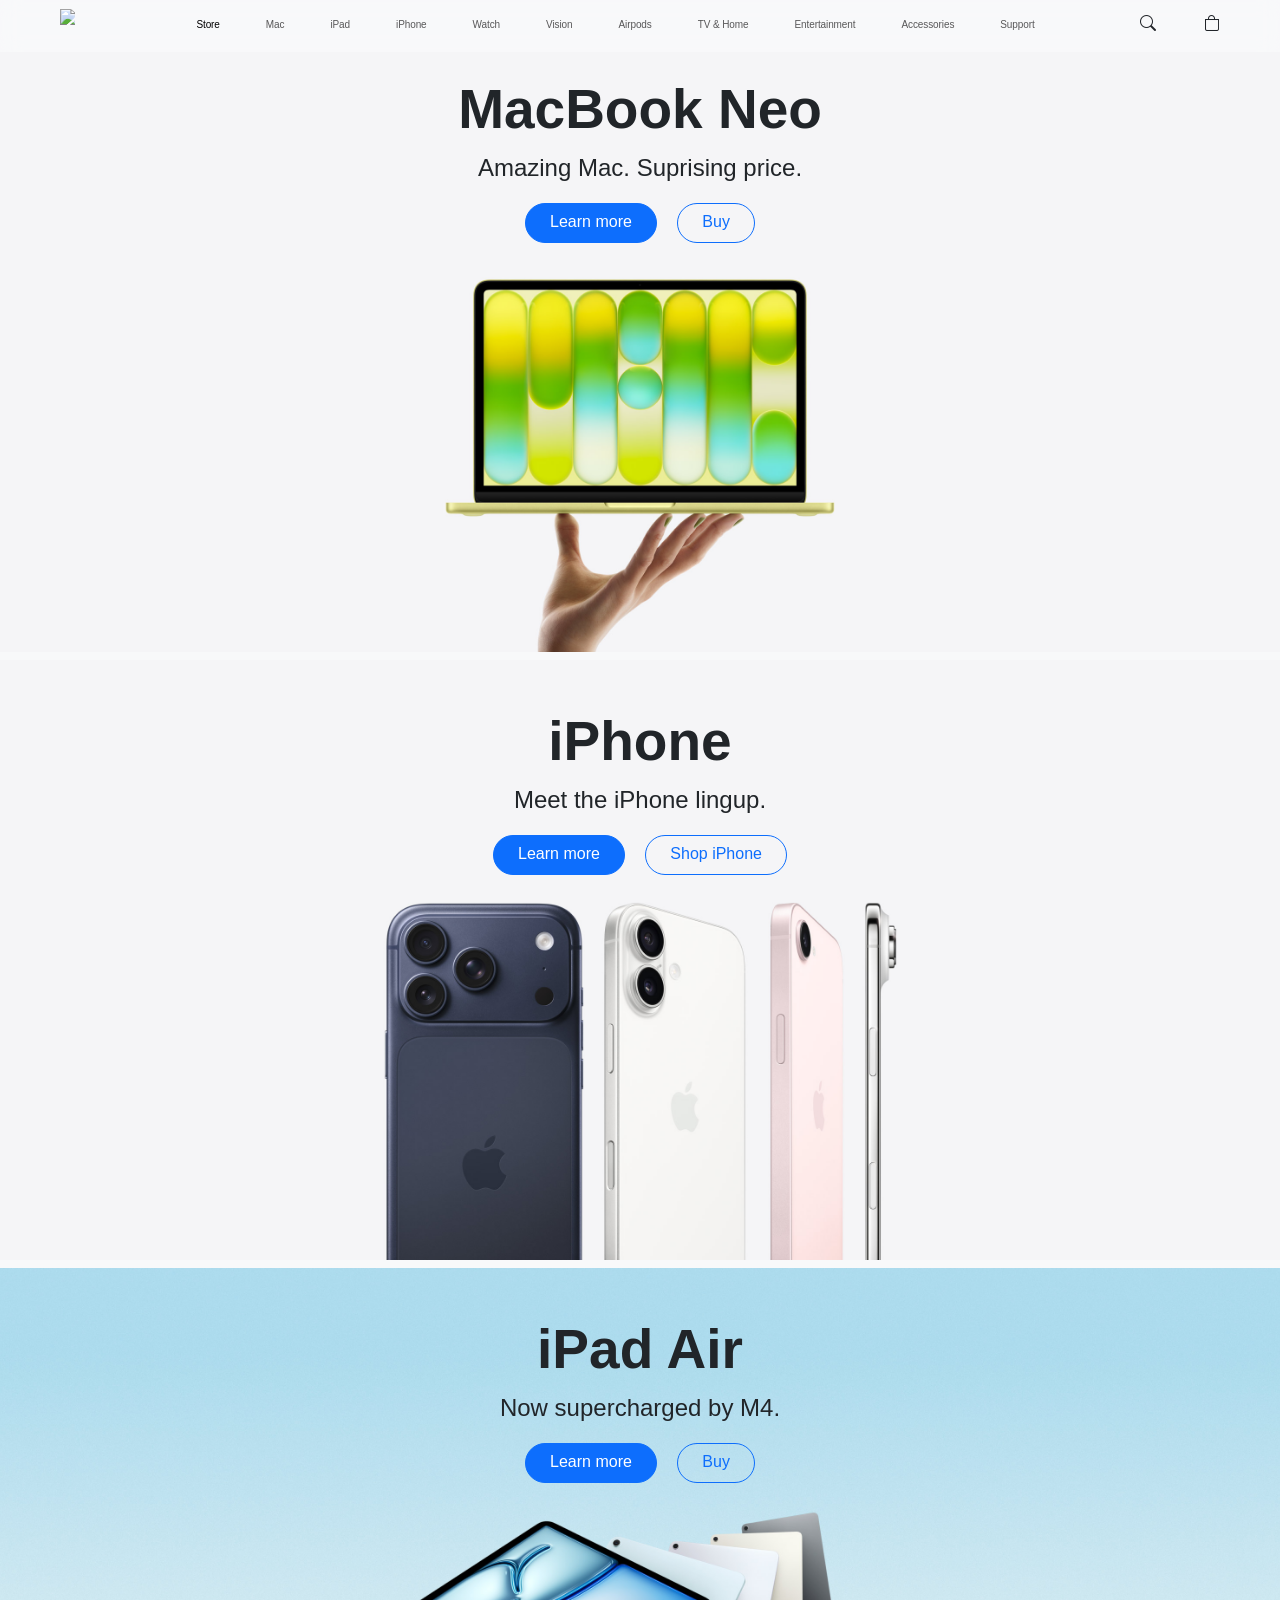
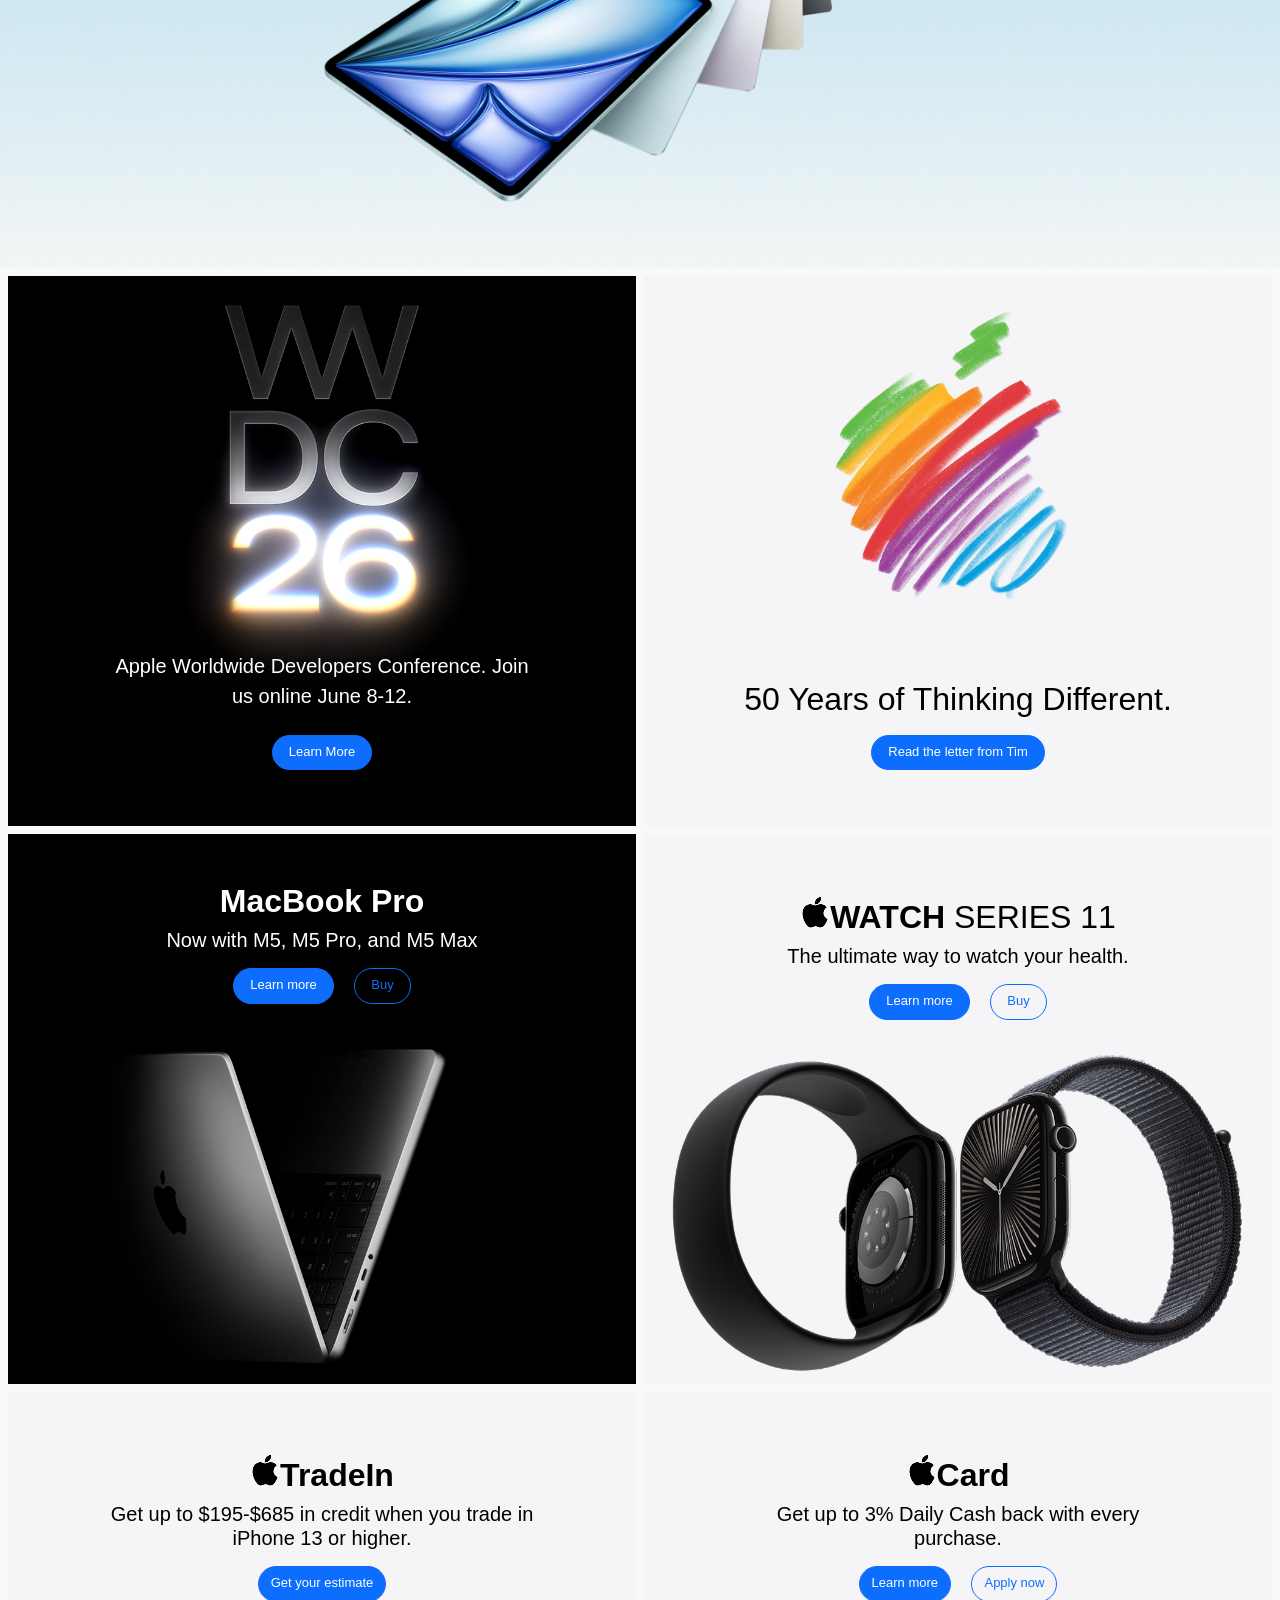
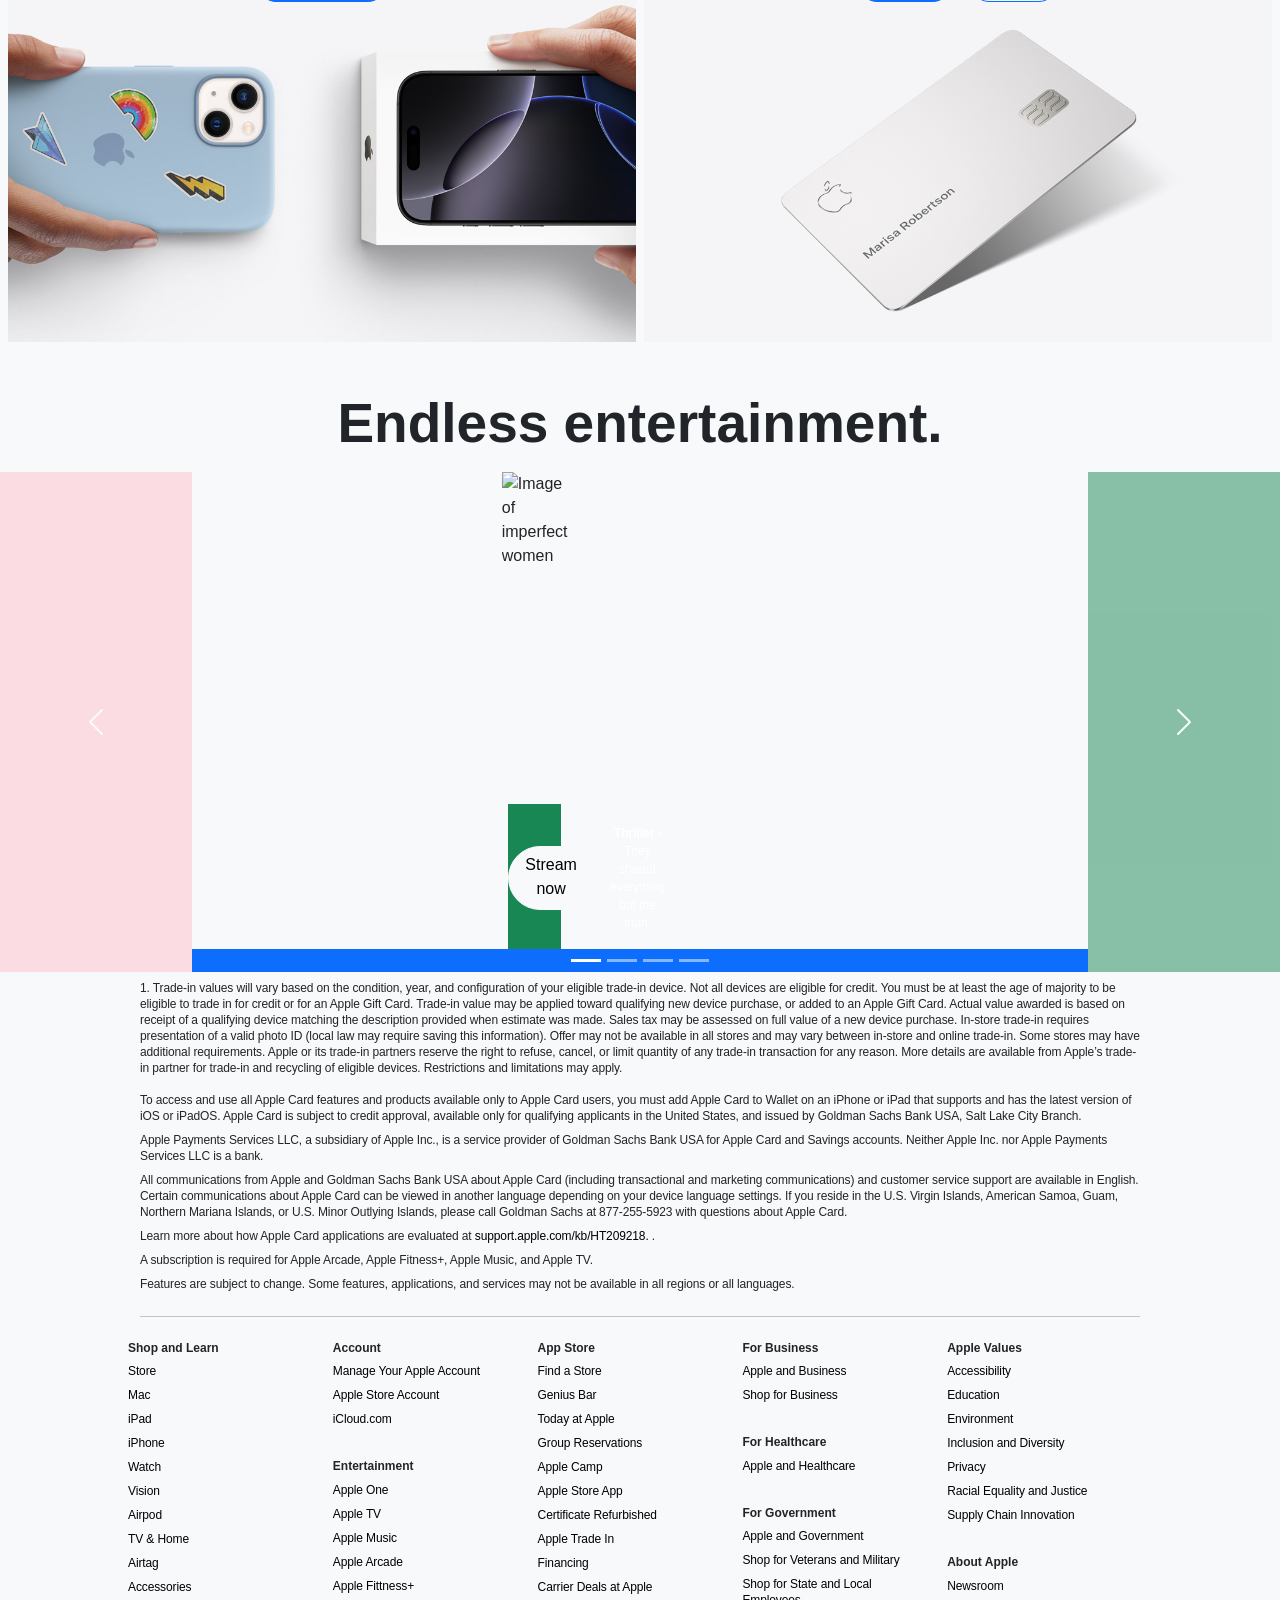
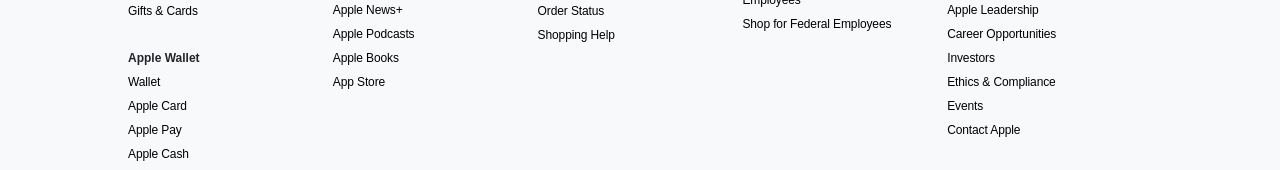
==== commit bb618981: "added error and edited footer" ====
--- a/Lesson_8_apple_website/index.html
+++ b/Lesson_8_apple_website/index.html
@@ -16,9 +16,11 @@
     />
     <link rel="stylesheet" href="./styles.css" />
   </head>
-  <body data-bs-scroll="true">
+  <body data-bs-scroll="true" class="bg-body-tertiary">
     <!-- Navbar -->
-    <nav class="sticky-top navbar navbar-expand-lg bg-body-tertiary pt-1 px-5">
+    <nav
+      class="sticky-top navbar navbar-expand-lg bg-body-tertiary bg-opacity-75 pt-1 px-5"
+    >
       <div class="container-fluid">
         <a class="navbar-brand d-flex" href="#">
           <img
@@ -155,7 +157,7 @@
       class="hero-2-section hero-image mb-2 d-flex justify-content-center text-center"
     >
       <div class="p-4">
-        <h1 class="fw-semibold">MacBook Neo</h1>
+        <h1 class="fw-bold">MacBook Neo</h1>
         <h4 class="py-1">Amazing Mac. Suprising price.</h4>
         <div class="">
           <button class="pb-2 m-2 px-4 btn btn-primary rounded-pill">
@@ -354,7 +356,7 @@
 
     <!-- Carousel -->
     <section class="my-2 bg-body-tertiary">
-      <h1 class="fw-bold text-center my-5">Endless Entertainment.</h1>
+      <h1 class="fw-bold text-center mt-5 mb-3">Endless entertainment.</h1>
       <div
         id="carouselExampleCaptions"
         class="carousel slide d-flex justify-content-center"
@@ -536,10 +538,10 @@
       <div class="footer-div d-block float-none fw-lighter">
         <h2 class="d-none">Apple Footer</h2>
         <!-- Footer txt -->
-        <section class="px-3">
+        <section>
           <ul class="d-block">
             <li class="pb-2">
-              <span>
+              <p class="m-0 pb-2">
                 1. Trade‑in values will vary based on the condition, year, and
                 configuration of your eligible trade‑in device. Not all devices
                 are eligible for credit. You must be at least the age of
@@ -558,7 +560,7 @@
                 reason. More details are available from Apple’s trade-in partner
                 for trade‑in and recycling of eligible devices. Restrictions and
                 limitations may apply.
-              </span>
+              </p>
             </li>
             <li class="pb-2">
               <p class="m-0 pb-2">
@@ -609,21 +611,359 @@
               services may not be available in all regions or all languages.
             </li>
           </ul>
+          <hr />
         </section>
         <!-- Footer txt End -->
+
+        <!-- Footer Links Start -->
+        <nav class="footer-link pt-2 row">
+          <div class="col p-0">
+            <div class="">
+              <h3 class="fw-bold mb-2 me-3">Shop and Learn</h3>
+              <ul class="me-3">
+                <li class="mb-2">
+                  <a href="./error.html">Store</a>
+                </li>
+                <li class="mb-2">
+                  <a href="./error.html">Mac</a>
+                </li>
+                <li class="mb-2">
+                  <a href="./error.html">iPad</a>
+                </li>
+                <li class="mb-2">
+                  <a href="./error.html">iPhone</a>
+                </li>
+                <li class="mb-2">
+                  <a href="./error.html">Watch</a>
+                </li>
+                <li class="mb-2">
+                  <a href="./error.html">Vision</a>
+                </li>
+                <li class="mb-2">
+                  <a href="./error.html">Airpod</a>
+                </li>
+                <li class="mb-2">
+                  <a href="./error.html">TV & Home</a>
+                </li>
+                <li class="mb-2">
+                  <a href="./error.html">Airtag</a>
+                </li>
+                <li class="mb-2">
+                  <a href="./error.html">Accessories</a>
+                </li>
+                <li class="mb-2">
+                  <a href="./error.html">Gifts & Cards</a>
+                </li>
+              </ul>
+            </div>
+            <div class="pt-4">
+              <h3 class="fw-bold mb-2 me-3">Apple Wallet</h3>
+              <ul class="me-3">
+                <li class="mb-2">
+                  <a href="./error.html">Wallet</a>
+                </li>
+                <li class="mb-2">
+                  <a href="./error.html">Apple Card</a>
+                </li>
+                <li class="mb-2">
+                  <a href="./error.html">Apple Pay</a>
+                </li>
+                <li class="mb-2">
+                  <a href="./error.html">Apple Cash</a>
+                </li>
+              </ul>
+            </div>
+          </div>
+          <div class="col p-0">
+            <div class="">
+              <h3 class="fw-bold mb-2 me-3">Account</h3>
+              <ul class="me-3">
+                <li class="mb-2">
+                  <a href="./error.html">Manage Your Apple Account</a>
+                </li>
+                <li class="mb-2">
+                  <a href="./error.html">Apple Store Account</a>
+                </li>
+                <li class="mb-2">
+                  <a href="./error.html">iCloud.com</a>
+                </li>
+              </ul>
+            </div>
+            <div class="pt-4">
+              <h3 class="fw-bold mb-2 me-3">Entertainment</h3>
+              <ul class="me-3">
+                <li class="mb-2">
+                  <a href="./error.html">Apple One</a>
+                </li>
+                <li class="mb-2">
+                  <a href="./error.html">Apple TV</a>
+                </li>
+                <li class="mb-2">
+                  <a href="./error.html">Apple Music</a>
+                </li>
+                <li class="mb-2">
+                  <a href="./error.html">Apple Arcade</a>
+                </li>
+                <li class="mb-2">
+                  <a href="./error.html">Apple Fittness+</a>
+                </li>
+                <li class="mb-2">
+                  <a href="./error.html">Apple News+</a>
+                </li>
+                <li class="mb-2">
+                  <a href="./error.html">Apple Podcasts</a>
+                </li>
+                <li class="mb-2">
+                  <a href="./error.html">Apple Books</a>
+                </li>
+                <li class="mb-2">
+                  <a href="./error.html">App Store</a>
+                </li>
+              </ul>
+            </div>
+          </div>
+          <div class="col p-0">
+            <div class="">
+              <h3 class="fw-bold mb-2 me-3">App Store</h3>
+              <ul class="me-3">
+                <li class="mb-2">
+                  <a href="./error.html">Find a Store</a>
+                </li>
+                <li class="mb-2">
+                  <a href="./error.html">Genius Bar</a>
+                </li>
+                <li class="mb-2">
+                  <a href="./error.html">Today at Apple</a>
+                </li>
+                <li class="mb-2">
+                  <a href="./error.html">Group Reservations</a>
+                </li>
+                <li class="mb-2">
+                  <a href="./error.html">Apple Camp</a>
+                </li>
+                <li class="mb-2">
+                  <a href="./error.html">Apple Store App</a>
+                </li>
+                <li class="mb-2">
+                  <a href="./error.html">Certificate Refurbished</a>
+                </li>
+                <li class="mb-2">
+                  <a href="./error.html">Apple Trade In</a>
+                </li>
+                <li class="mb-2">
+                  <a href="./error.html">Financing</a>
+                </li>
+                <li class="mb-2">
+                  <a href="./error.html">Carrier Deals at Apple</a>
+                </li>
+                <li class="mb-2">
+                  <a href="./error.html">Order Status</a>
+                </li>
+                <li class="mb-2">
+                  <a href="./error.html">Shopping Help</a>
+                </li>
+              </ul>
+            </div>
+          </div>
+          <div class="col p-0">
+            <div class="">
+              <h3 class="fw-bold mb-2 me-3">For Business</h3>
+              <ul class="me-3">
+                <li class="mb-2">
+                  <a href="./error.html">Apple and Business</a>
+                </li>
+                <li class="mb-2">
+                  <a href="./error.html">Shop for Business</a>
+                </li>
+              </ul>
+            </div>
+            <div class="pt-4">
+              <h3 class="fw-bold mb-2 me-3">For Healthcare</h3>
+              <ul class="me-3">
+                <li class="mb-2">
+                  <a href="./error.html">Apple and Healthcare</a>
+                </li>
+              </ul>
+            </div>
+            <div class="pt-4">
+              <h3 class="fw-bold mb-2 me-3">For Government</h3>
+              <ul class="me-3">
+                <li class="mb-2">
+                  <a href="./error.html">Apple and Government</a>
+                </li>
+                <li class="mb-2">
+                  <a href="./error.html">Shop for Veterans and Military</a>
+                </li>
+                <li class="mb-2">
+                  <a href="./error.html">Shop for State and Local Employees</a>
+                </li>
+                <li class="mb-2">
+                  <a href="./error.html">Shop for Federal Employees</a>
+                </li>
+              </ul>
+            </div>
+          </div>
+          <div class="col p-0">
+            <div class="">
+              <h3 class="fw-bold mb-2 me-3">Apple Values</h3>
+              <ul class="me-3">
+                <li class="mb-2">
+                  <a href="./error.html">Accessibility</a>
+                </li>
+                <li class="mb-2">
+                  <a href="./error.html">Education</a>
+                </li>
+                <li class="mb-2">
+                  <a href="./error.html">Environment</a>
+                </li>
+                <li class="mb-2">
+                  <a href="./error.html">Inclusion and Diversity</a>
+                </li>
+                <li class="mb-2">
+                  <a href="./error.html">Privacy</a>
+                </li>
+                <li class="mb-2">
+                  <a href="./error.html">Racial Equality and Justice</a>
+                </li>
+                <li class="mb-2">
+                  <a href="./error.html">Supply Chain Innovation</a>
+                </li>
+              </ul>
+            </div>
+            <div class="pt-4">
+              <h3 class="fw-bold mb-2 me-3">About Apple</h3>
+              <ul class="me-3">
+                <li class="mb-2">
+                  <a href="./error.html">Newsroom</a>
+                </li>
+                <li class="mb-2">
+                  <a href="./error.html">Apple Leadership</a>
+                </li>
+                <li class="mb-2">
+                  <a href="./error.html">Career Opportunities</a>
+                </li>
+                <li class="mb-2">
+                  <a href="./error.html">Investors</a>
+                </li>
+                <li class="mb-2">
+                  <a href="./error.html">Ethics & Compliance</a>
+                </li>
+                <li class="mb-2">
+                  <a href="./error.html">Events</a>
+                </li>
+                <li class="mb-2">
+                  <a href="./error.html">Contact Apple</a>
+                </li>
+              </ul>
+            </div>
+          </div>
+        </nav>
+        <!-- Footer End -->
       </div>
     </footer>
 
+    <!-- Accordian test -->
+    <div class="accordion d-md-none" id="accordionPanelsStayOpenExample">
+      <div class="accordion-item">
+        <h2 class="accordion-header">
+          <button
+            class="accordion-button"
+            type="button"
+            data-bs-toggle="collapse"
+            data-bs-target="#panelsStayOpen-collapseOne"
+            aria-expanded="true"
+            aria-controls="panelsStayOpen-collapseOne"
+          >
+            Accordion Item #1
+          </button>
+        </h2>
+        <div
+          id="panelsStayOpen-collapseOne"
+          class="accordion-collapse collapse show"
+        >
+          <div class="accordion-body">
+            <strong>This is the first item’s accordion body.</strong> It is
+            shown by default, until the collapse plugin adds the appropriate
+            classes that we use to style each element. These classes control the
+            overall appearance, as well as the showing and hiding via CSS
+            transitions. You can modify any of this with custom CSS or
+            overriding our default variables. It’s also worth noting that just
+            about any HTML can go within the <code>.accordion-body</code>,
+            though the transition does limit overflow.
+          </div>
+        </div>
+      </div>
+      <div class="accordion-item">
+        <h2 class="accordion-header">
+          <button
+            class="accordion-button collapsed"
+            type="button"
+            data-bs-toggle="collapse"
+            data-bs-target="#panelsStayOpen-collapseTwo"
+            aria-expanded="false"
+            aria-controls="panelsStayOpen-collapseTwo"
+          >
+            Accordion Item #2
+          </button>
+        </h2>
+        <div
+          id="panelsStayOpen-collapseTwo"
+          class="accordion-collapse collapse"
+        >
+          <div class="accordion-body">
+            <strong>This is the second item’s accordion body.</strong> It is
+            hidden by default, until the collapse plugin adds the appropriate
+            classes that we use to style each element. These classes control the
+            overall appearance, as well as the showing and hiding via CSS
+            transitions. You can modify any of this with custom CSS or
+            overriding our default variables. It’s also worth noting that just
+            about any HTML can go within the <code>.accordion-body</code>,
+            though the transition does limit overflow.
+          </div>
+        </div>
+      </div>
+      <div class="accordion-item">
+        <h2 class="accordion-header">
+          <button
+            class="accordion-button collapsed"
+            type="button"
+            data-bs-toggle="collapse"
+            data-bs-target="#panelsStayOpen-collapseThree"
+            aria-expanded="false"
+            aria-controls="panelsStayOpen-collapseThree"
+          >
+            Accordion Item #3
+          </button>
+        </h2>
+        <div
+          id="panelsStayOpen-collapseThree"
+          class="accordion-collapse collapse"
+        >
+          <div class="accordion-body">
+            <strong>This is the third item’s accordion body.</strong> It is
+            hidden by default, until the collapse plugin adds the appropriate
+            classes that we use to style each element. These classes control the
+            overall appearance, as well as the showing and hiding via CSS
+            transitions. You can modify any of this with custom CSS or
+            overriding our default variables. It’s also worth noting that just
+            about any HTML can go within the <code>.accordion-body</code>,
+            though the transition does limit overflow.
+          </div>
+        </div>
+      </div>
+    </div>
+
+    <!-- Script -->
     <script
       src="https://cdn.jsdelivr.net/npm/bootstrap@5.3.8/dist/js/bootstrap.bundle.min.js"
       integrity="sha384-FKyoEForCGlyvwx9Hj09JcYn3nv7wiPVlz7YYwJrWVcXK/BmnVDxM+D2scQbITxI"
       crossorigin="anonymous"
     ></script>
-  </body>
-</html>
-
-<!--  
+
+    <!--  
       git add . 
       git commit -m 'your message' 
       git push origin
 -->
+  </body>
+</html>
--- a/Lesson_8_apple_website/styles.css
+++ b/Lesson_8_apple_website/styles.css
@@ -3,15 +3,32 @@
   height: auto;
 }
 
+body {
+  font-family:
+    -apple-system, BlinkMacSystemFont, "Segoe UI", Roboto, Oxygen, Ubuntu,
+    Cantarell, "Open Sans", "Helvetica Neue", sans-serif;
+}
+
+h1 {
+  font-size: 55px;
+}
+
+/* Navbar */
 .nav-item {
   font-size: 10px;
   margin: 0 15px;
+}
+
+/* Blurry navbar */
+.navbar {
+  backdrop-filter: blur(10px);
 }
 
 .navbar-toggler-icon {
   background-size: 50%;
 }
 
+/* Hero */
 .ai-gradient {
   background: -webkit-linear-gradient(
     356deg,
@@ -31,10 +48,6 @@
   background-position: center;
   background-size: cover;
   background-repeat: no-repeat;
-}
-
-.hero-image h1 {
-  font-size: 55px;
 }
 
 .hero-1-section {
@@ -67,6 +80,7 @@
   font-size: 30px;
 }
 
+/* Grid */
 .my-card {
   padding: 0 100px;
 }
@@ -79,6 +93,7 @@
   font-size: 20px;
 }
 
+/* Carousel */
 .carousel-item {
   float: none;
 }
@@ -98,24 +113,38 @@
   background-color: pink;
 }
 
+/* footer */
 .footer-div {
   max-width: 1000px;
-  padding: 0px 22px;
+  padding: 0px 20px;
   margin: 0 auto;
   box-sizing: content-box;
   line-height: 16px;
   position: static;
 }
 
-.footer-div,
-span,
+.footer-div span,
 p,
-li {
-  font-size: 10px;
+li,
+h3 {
+  font-size: 12px;
+  text-decoration: none;
+}
+
+.footer-link p,
+a {
+  font-size: 12px;
+  text-decoration: none;
+  color: black;
+}
+
+.footer-link a:hover {
+  text-decoration: underline;
 }
 
 ul {
-  list-style: none;
+  list-style-type: none;
+  padding: 0;
   margin: 0;
 }
 
@@ -125,3 +154,5 @@
   font-weight: 400;
   letter-spacing: -0.01em;
 }
+
+/* accordian */
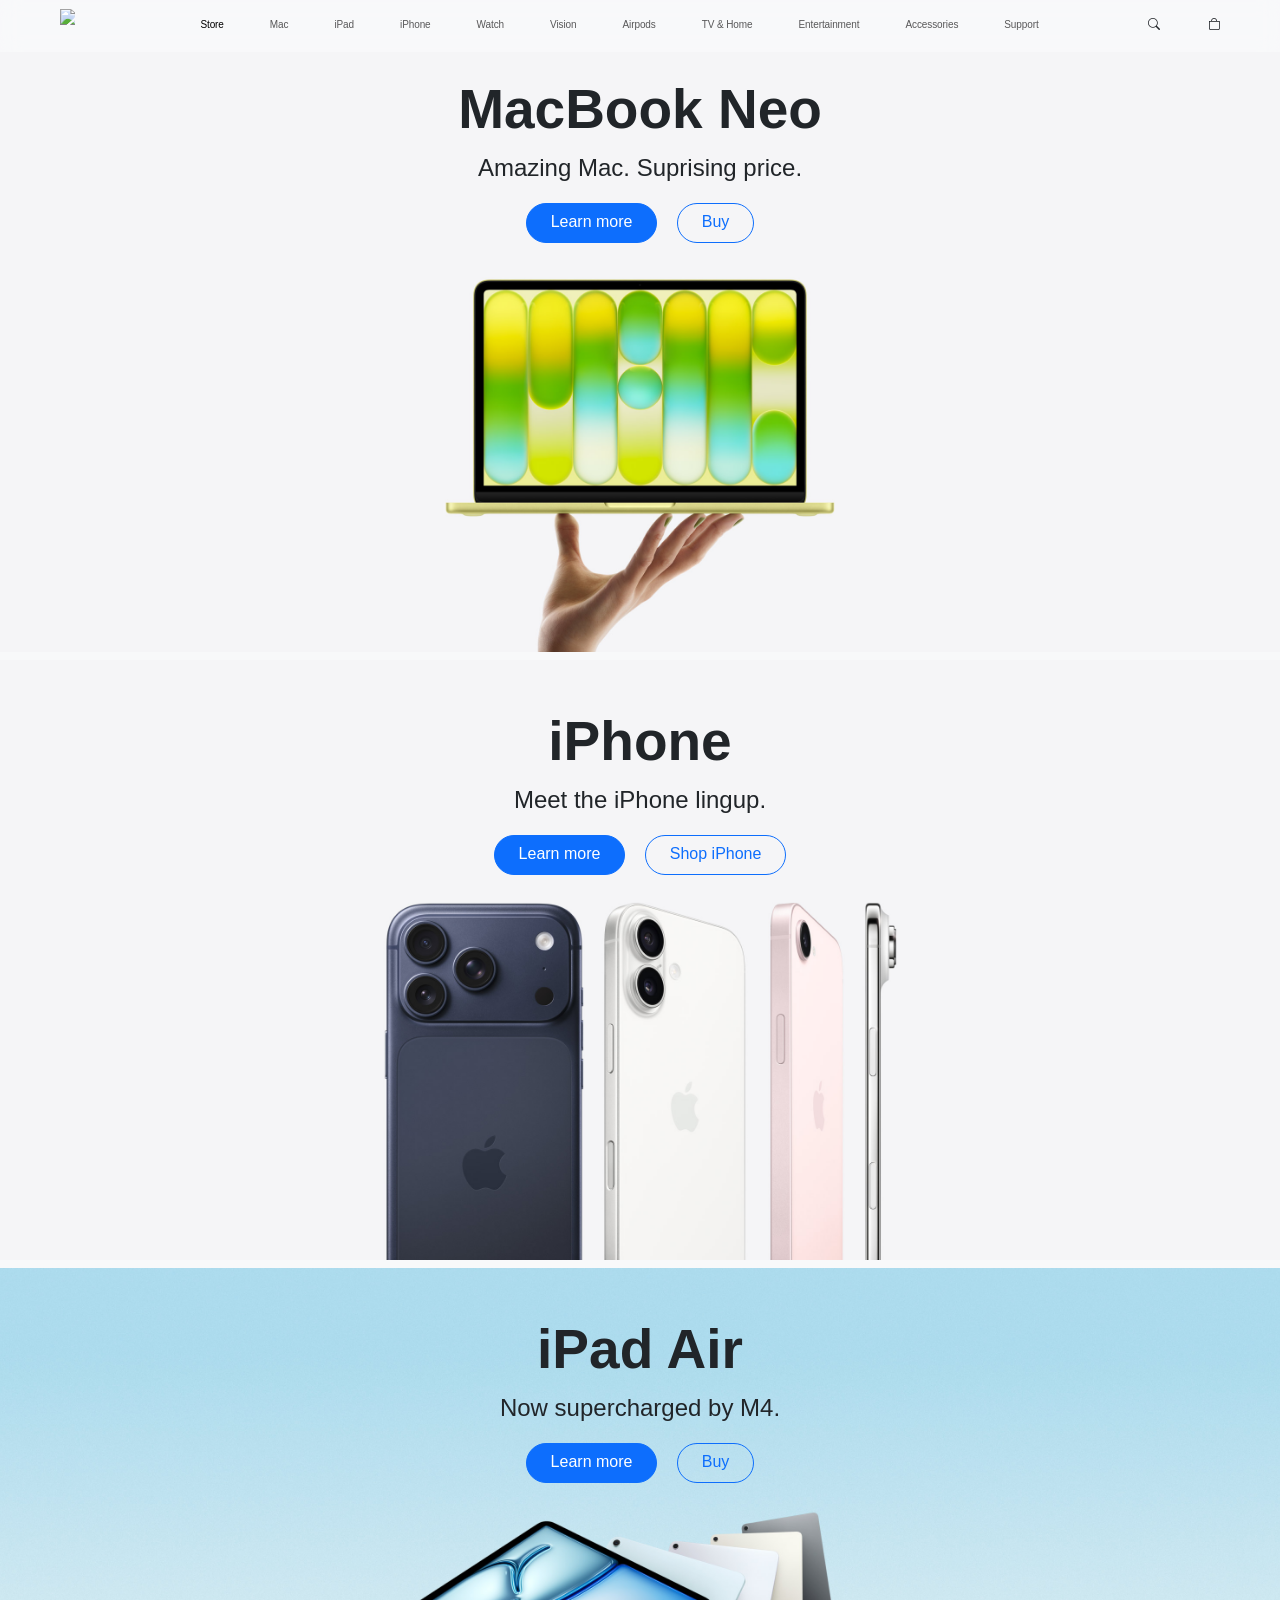
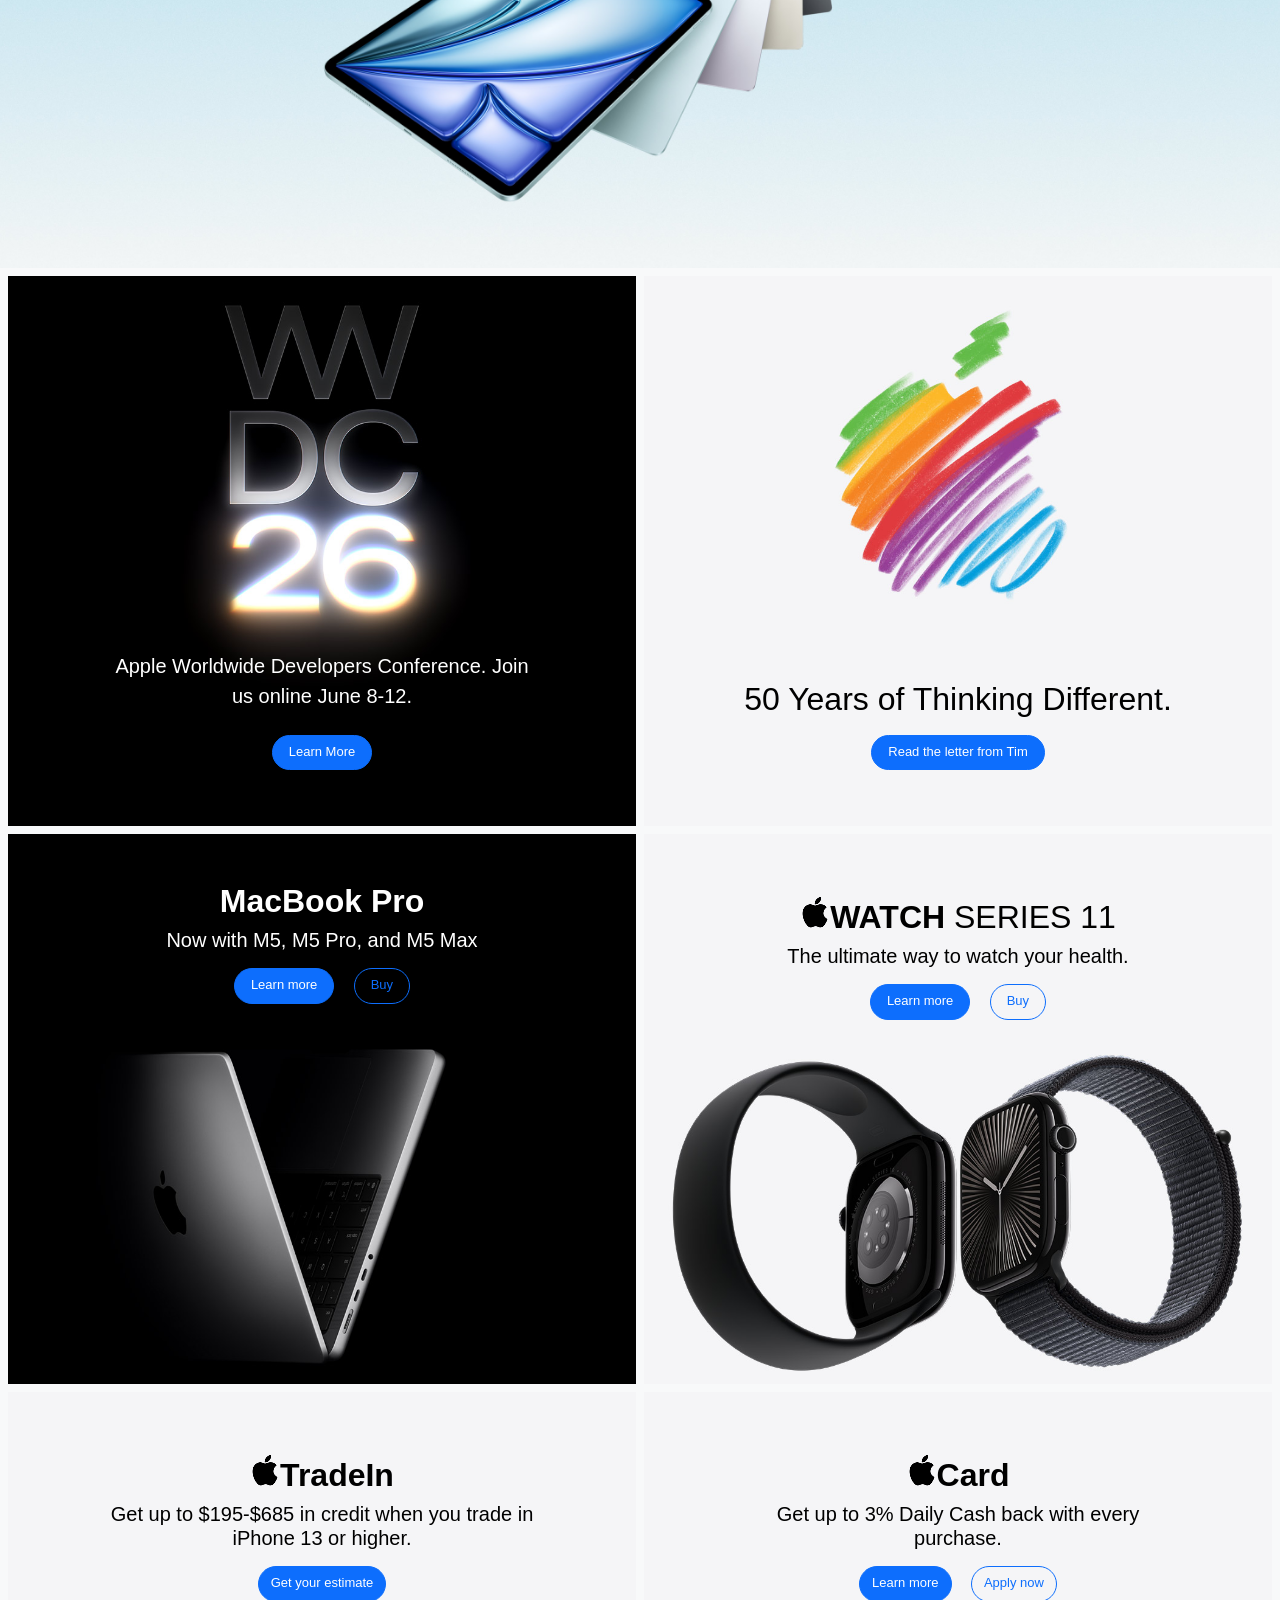
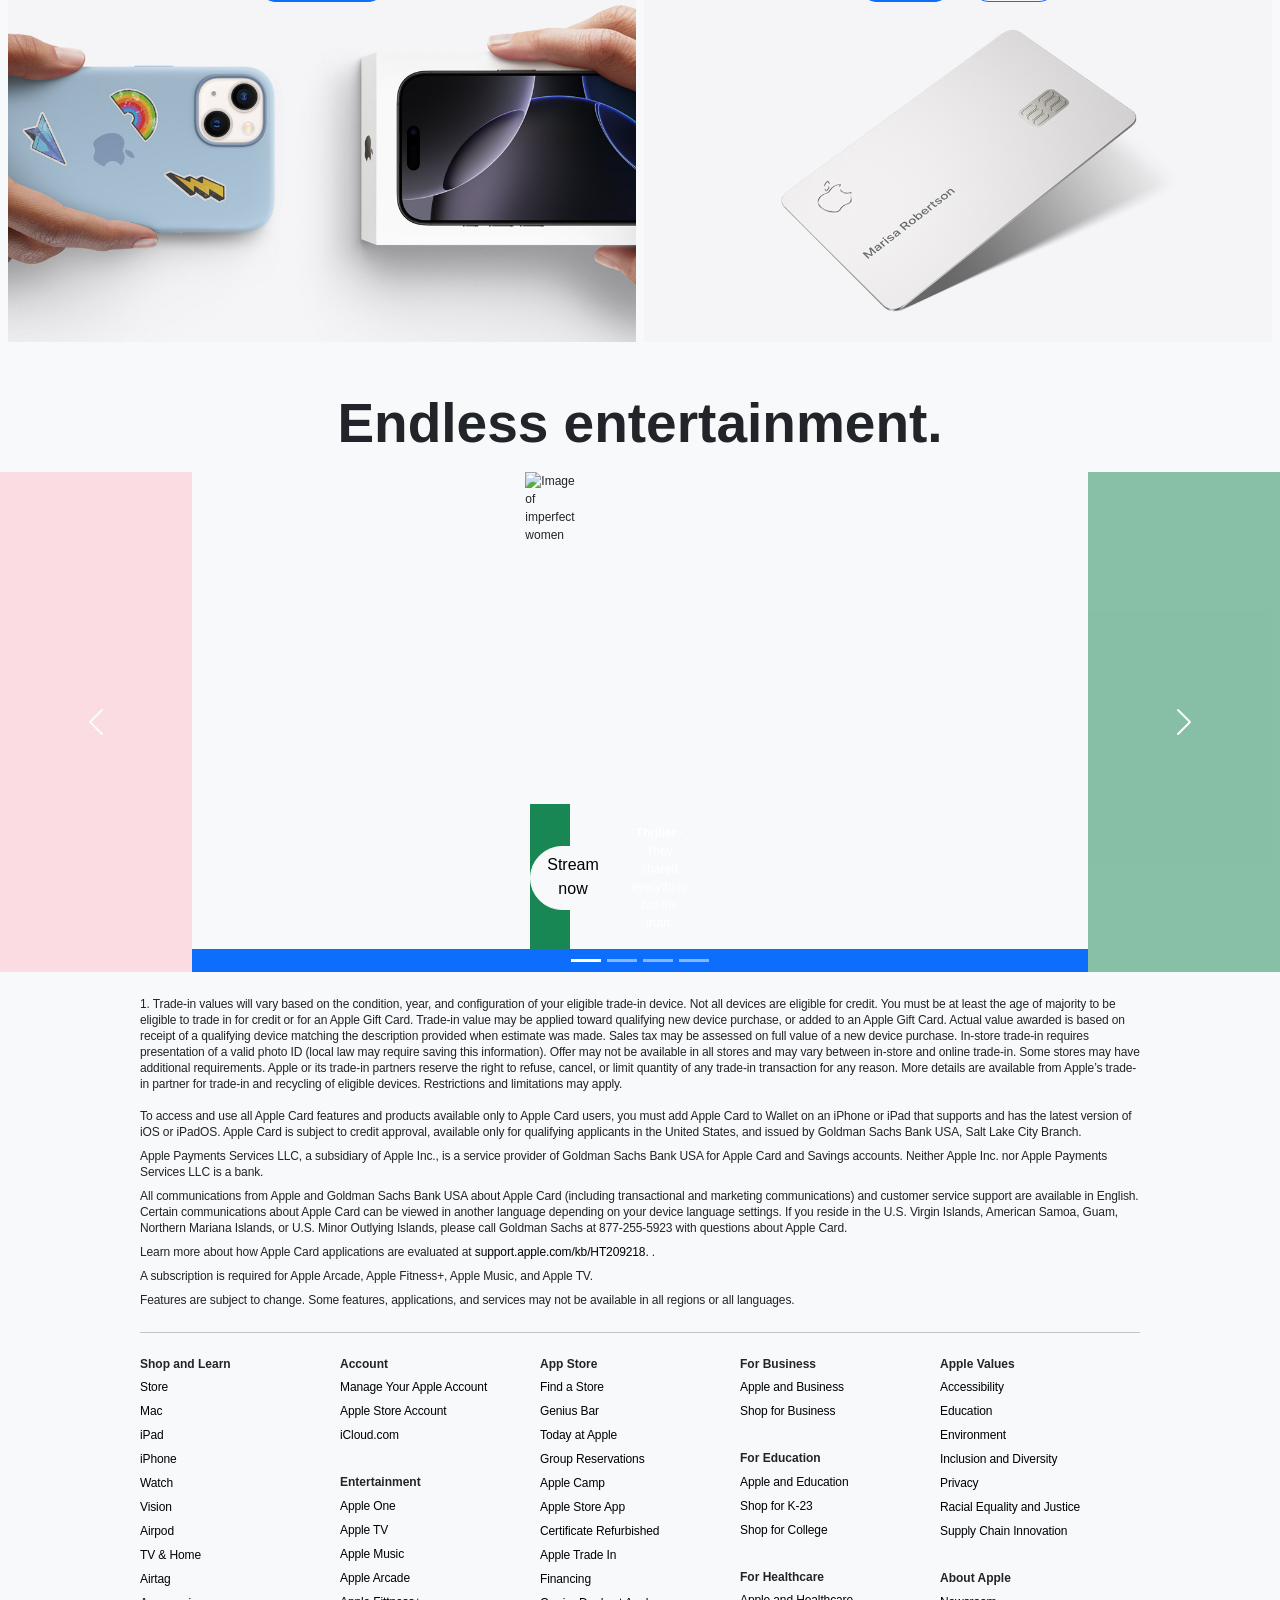
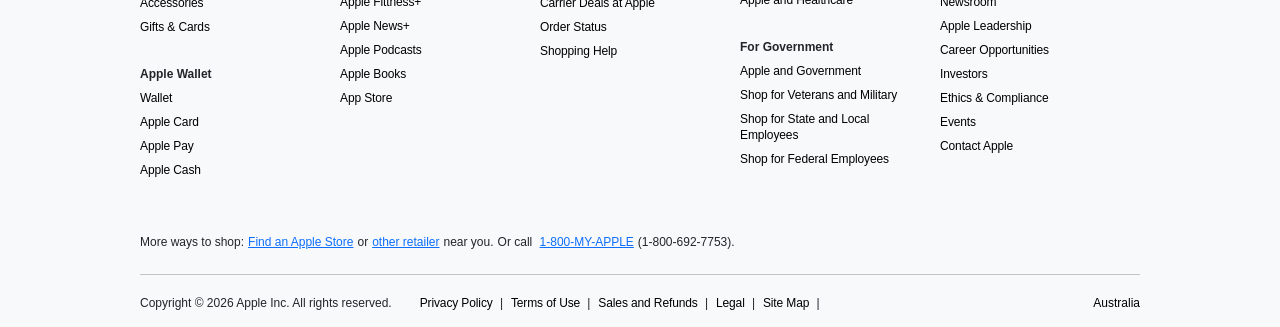
==== commit ad072037: "adjusted footer" ====
--- a/Lesson_8_apple_website/index.html
+++ b/Lesson_8_apple_website/index.html
@@ -538,7 +538,7 @@
       <div class="footer-div d-block float-none fw-lighter">
         <h2 class="d-none">Apple Footer</h2>
         <!-- Footer txt -->
-        <section>
+        <section class="pt-3">
           <ul class="d-block">
             <li class="pb-2">
               <p class="m-0 pb-2">
@@ -613,11 +613,10 @@
           </ul>
           <hr />
         </section>
-        <!-- Footer txt End -->
 
         <!-- Footer Links Start -->
-        <nav class="footer-link pt-2 row">
-          <div class="col p-0">
+        <nav class="footer-link pt-2 mx-0 row">
+          <div class="col p-0 m-0">
             <div class="">
               <h3 class="fw-bold mb-2 me-3">Shop and Learn</h3>
               <ul class="me-3">
@@ -674,7 +673,7 @@
               </ul>
             </div>
           </div>
-          <div class="col p-0">
+          <div class="col p-0 m-0">
             <div class="">
               <h3 class="fw-bold mb-2 me-3">Account</h3>
               <ul class="me-3">
@@ -722,7 +721,7 @@
               </ul>
             </div>
           </div>
-          <div class="col p-0">
+          <div class="col p-0 m-0">
             <div class="">
               <h3 class="fw-bold mb-2 me-3">App Store</h3>
               <ul class="me-3">
@@ -765,7 +764,7 @@
               </ul>
             </div>
           </div>
-          <div class="col p-0">
+          <div class="col p-0 m-0">
             <div class="">
               <h3 class="fw-bold mb-2 me-3">For Business</h3>
               <ul class="me-3">
@@ -774,6 +773,20 @@
                 </li>
                 <li class="mb-2">
                   <a href="./error.html">Shop for Business</a>
+                </li>
+              </ul>
+            </div>
+            <div class="pt-4">
+              <h3 class="fw-bold mb-2 me-3">For Education</h3>
+              <ul class="me-3">
+                <li class="mb-2">
+                  <a href="./error.html">Apple and Education</a>
+                </li>
+                <li class="mb-2">
+                  <a href="./error.html">Shop for K-23</a>
+                </li>
+                <li class="mb-2">
+                  <a href="./error.html">Shop for College</a>
                 </li>
               </ul>
             </div>
@@ -858,12 +871,73 @@
             </div>
           </div>
         </nav>
-        <!-- Footer End -->
+
+        <!-- Footer Disclaimer -->
+        <section class="pt-5 pb-3 m-0 px-0">
+          <div class="mb-4 d-flex">
+            More ways to shop:
+            <a
+              class="text-decoration-underline text-primary fw-medium px-1"
+              href="./error.html"
+              >Find an Apple Store</a
+            >
+            or
+            <a
+              class="text-decoration-underline text-primary fw-medium px-1"
+              href="./error.html"
+              >other retailer</a
+            >near you.
+            <span class="px-1"
+              >Or call
+              <a
+                class="text-decoration-underline text-primary fw-medium px-1"
+                href="./error.html"
+                >1-800-MY-APPLE</a
+              >(1-800-692-7753).</span
+            >
+          </div>
+          <hr />
+          <div class="footer-legal d-flex justify-content-between">
+            <div class="footer-legal-test d-flex">
+              <div class="fw-medium mt-1 me-4">
+                Copyright &#169; 2026 Apple Inc. All rights reserved.
+              </div>
+              <ul class="mt-1 me-3 d-flex">
+                <li class="px-1">
+                  <a class="fw-medium me-1" href="./error.html"
+                    >Privacy Policy</a
+                  >
+                </li>
+                <li class="px-1">
+                  <a class="fw-medium me-1" href="./error.html">Terms of Use</a>
+                </li>
+                <li class="px-1">
+                  <a class="fw-medium me-1" href="./error.html"
+                    >Sales and Refunds</a
+                  >
+                </li>
+                <li class="px-1">
+                  <a class="fw-medium me-1" href="./error.html">Legal</a>
+                </li>
+                <li class="px-1">
+                  <a class="fw-medium me-1" href="./error.html">Site Map</a>
+                </li>
+              </ul>
+            </div>
+            <div class="mt-1">
+              <a
+                class="link-offset-2 link-underline-opacity-25 link-underline-opacity-100-hover"
+                href="./error.html"
+                >Australia</a
+              >
+            </div>
+          </div>
+        </section>
       </div>
     </footer>
 
     <!-- Accordian test -->
-    <div class="accordion d-md-none" id="accordionPanelsStayOpenExample">
+    <!--     <div class="accordion d-md-none" id="accordionPanelsStayOpenExample">
       <div class="accordion-item">
         <h2 class="accordion-header">
           <button
@@ -951,7 +1025,7 @@
           </div>
         </div>
       </div>
-    </div>
+    </div> -->
 
     <!-- Script -->
     <script
--- a/Lesson_8_apple_website/styles.css
+++ b/Lesson_8_apple_website/styles.css
@@ -126,7 +126,8 @@
 .footer-div span,
 p,
 li,
-h3 {
+h3,
+div {
   font-size: 12px;
   text-decoration: none;
 }
@@ -138,8 +139,19 @@
   color: black;
 }
 
-.footer-link a:hover {
+.footer-link a:hover,
+.footer-legal a:hover {
   text-decoration: underline;
+}
+
+/* .footer-legal li {
+  padding-left: 15px;
+  border-left: 1px solid black;
+  margin-bottom: 5px;
+}
+ */
+.footer-legal li::after {
+  content: "|";
 }
 
 ul {
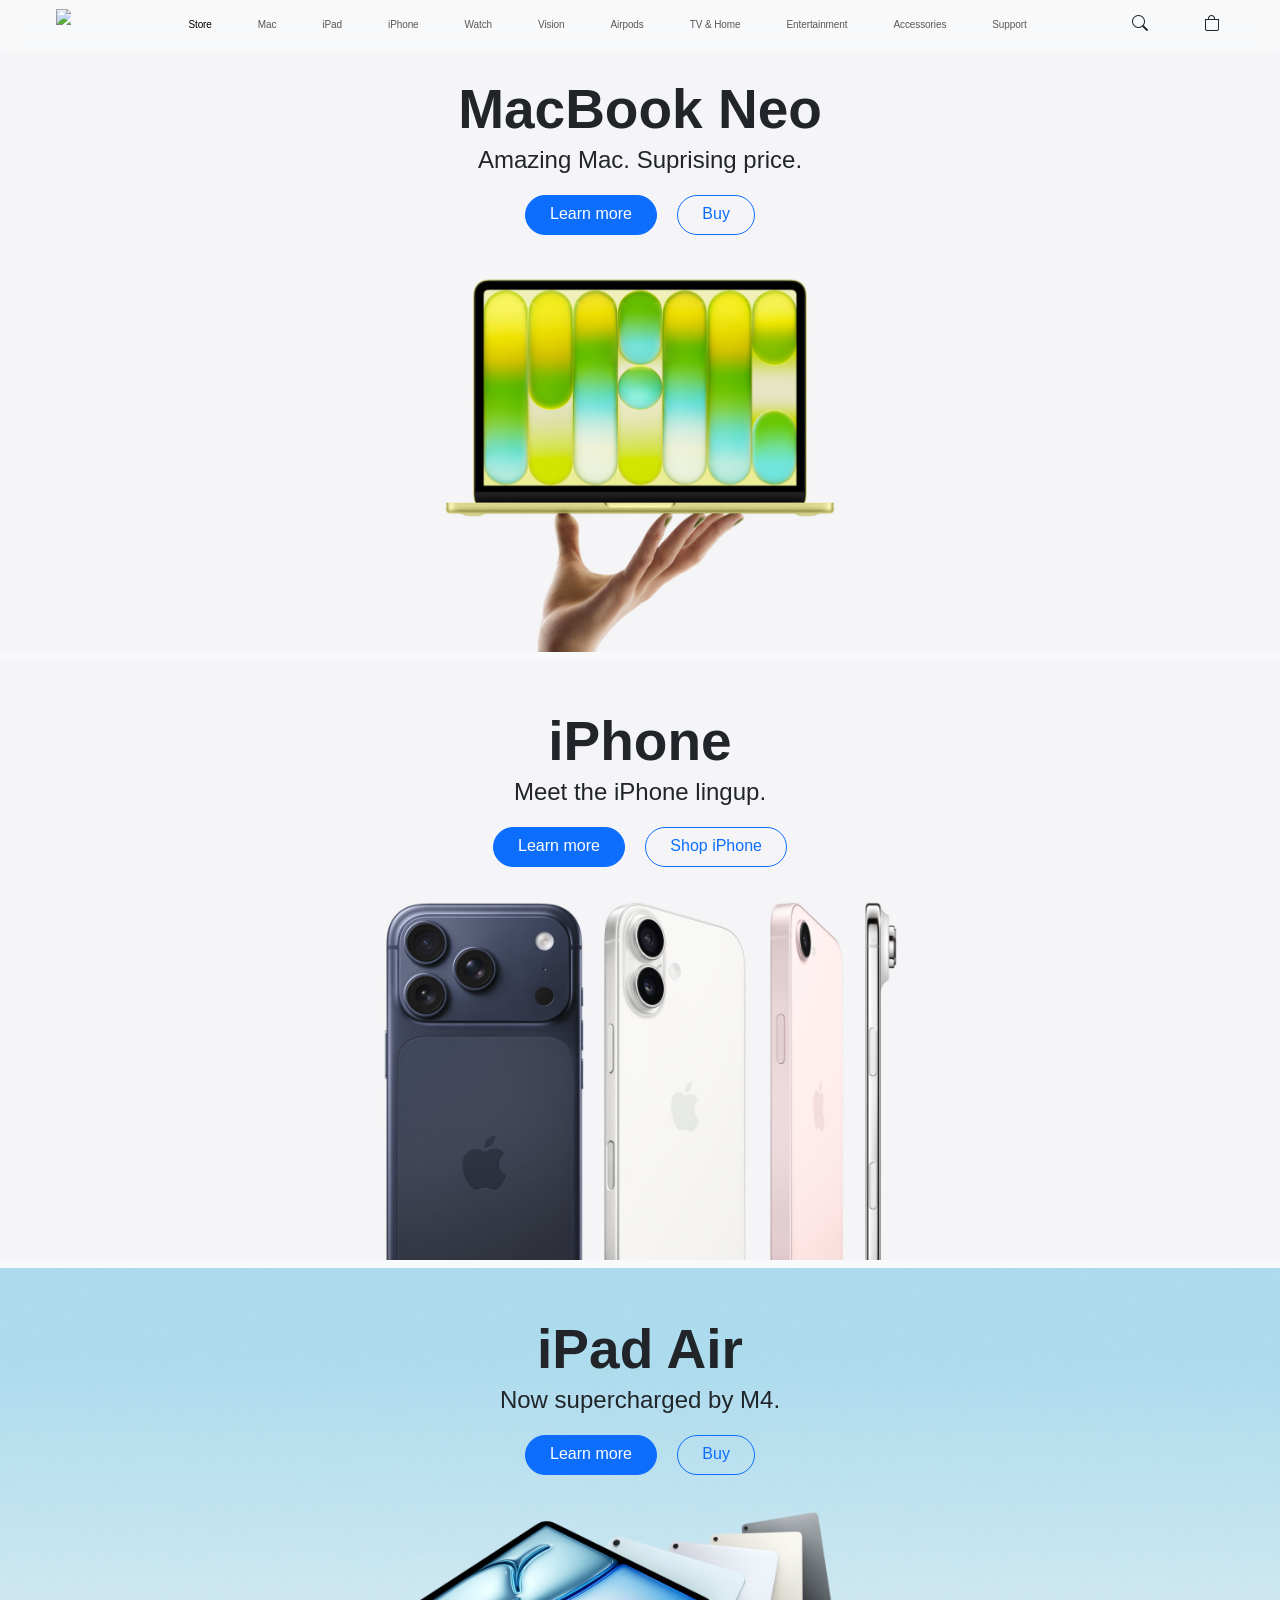
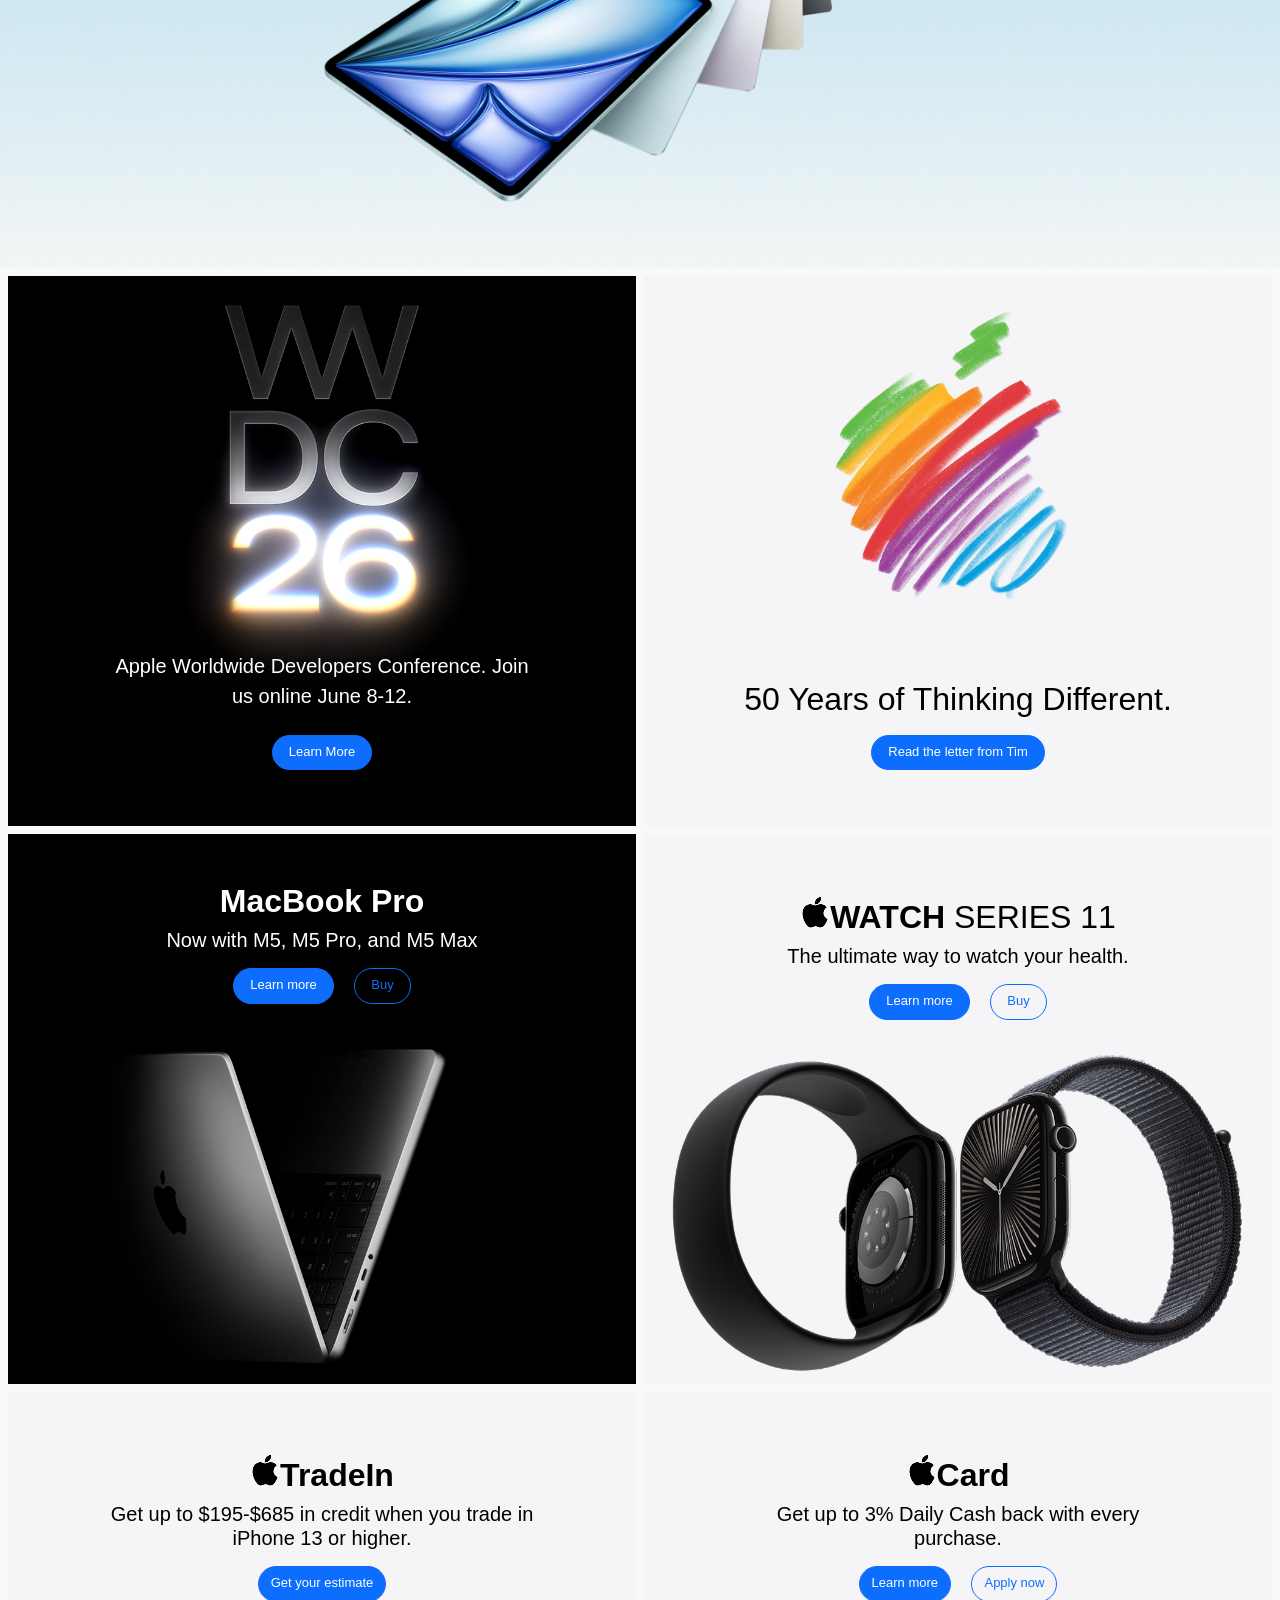
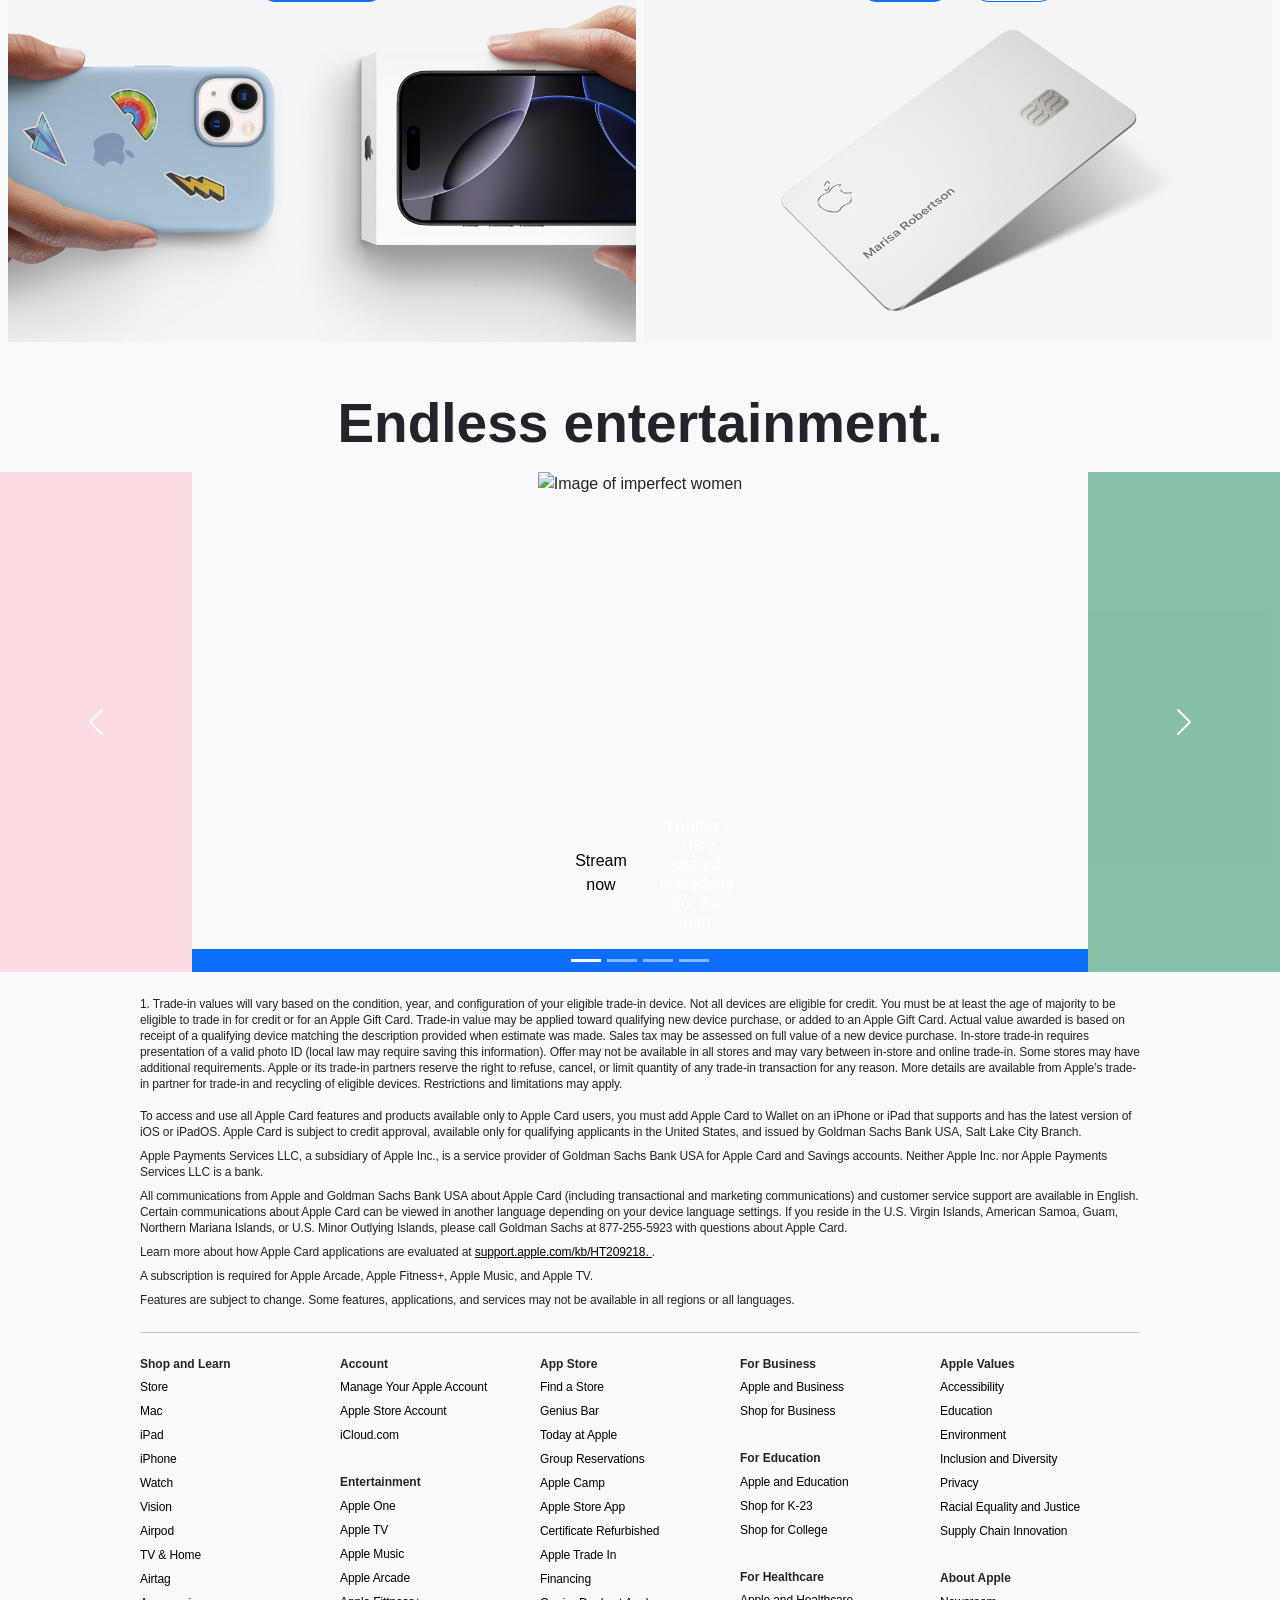
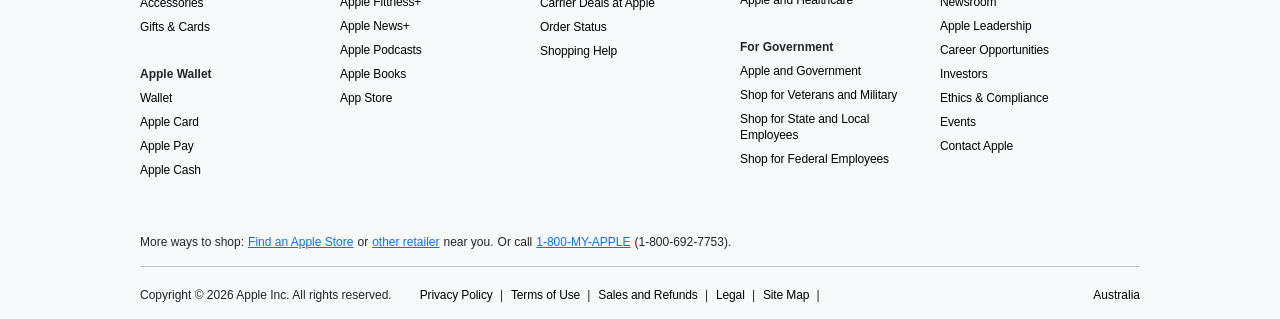
==== commit 1b233863: "adjusted responsiveness and accordion" ====
--- a/Lesson_8_apple_website/index.html
+++ b/Lesson_8_apple_website/index.html
@@ -3,7 +3,7 @@
   <head>
     <meta charset="UTF-8" />
     <meta name="viewport" content="width=device-width, initial-scale=1.0" />
-    <title>🍏 Apple (Australia)</title>
+    <title>Apple (Australia)</title>
     <link
       href="https://cdn.jsdelivr.net/npm/bootstrap@5.3.8/dist/css/bootstrap.min.css"
       rel="stylesheet"
@@ -19,9 +19,9 @@
   <body data-bs-scroll="true" class="bg-body-tertiary">
     <!-- Navbar -->
     <nav
-      class="sticky-top navbar navbar-expand-lg bg-body-tertiary bg-opacity-75 pt-1 px-5"
+      class="sticky-top navbar navbar-expand-lg bg-body-tertiary bg-opacity-75 pt-1 px-2"
     >
-      <div class="container-fluid">
+      <div class="container-fluid px-md-5 px-sm-3 px-1">
         <a class="navbar-brand d-flex" href="#">
           <img
             class="apple-logo"
@@ -73,8 +73,8 @@
 
         <!-- icons -->
         <div class="d-flex gap-md-5 gap-sl-2 align-items-center">
-          <i class="bi bi-search"></i>
-          <i class="bi bi-bag"></i>
+          <i class="bi bi-search mx-md-1 mx-3"></i>
+          <i class="bi bi-bag mx-md-1 mx-3"></i>
           <button
             class="navbar-toggler p-0"
             type="button"
@@ -89,8 +89,10 @@
         </div>
         <!-- icon end -->
       </div>
+
+      <!-- Nav Accordion -->
       <div
-        class="collapse d-lg-none justify-content-center px-5"
+        class="collapse d-lg-none justify-content-center px-md-5"
         id="navbarSupportedContent"
       >
         <ul class="navbar-nav mb-2 mb-lg-0">
@@ -130,11 +132,9 @@
         </ul>
       </div>
     </nav>
-    <!-- Navbar End -->
 
     <!-- Hero iphone -->
-    <!-- 
-    <div
+    <!--  <div
       class="hero-1-section hero-image d-flex justify-content-center text-center"
     >
       <div class="p-5">
@@ -148,16 +148,15 @@
         </div>
         <p class="ai-gradient fw-semibold">Built for Apple Intelligence</p>
       </div>
-    </div>
- -->
-    <!-- Hero End -->
+    </div> -->
 
     <!-- Macbook  -->
     <div
       class="hero-2-section hero-image mb-2 d-flex justify-content-center text-center"
     >
       <div class="p-4">
-        <h1 class="fw-bold">MacBook Neo</h1>
+        <h1 class="fw-bold d-none d-sm-inline">MacBook Neo</h1>
+        <h1 class="fw-bold fs-1 mt-3 d-block d-sm-none">MacBook Neo</h1>
         <h4 class="py-1">Amazing Mac. Suprising price.</h4>
         <div class="">
           <button class="pb-2 m-2 px-4 btn btn-primary rounded-pill">
@@ -169,14 +168,14 @@
         </div>
       </div>
     </div>
-    <!-- Macbook End -->
 
     <!-- iPhone  -->
     <div
       class="hero-3-section hero-image mb-2 d-flex justify-content-center text-center"
     >
       <div class="p-5">
-        <h1 class="fw-bold">iPhone</h1>
+        <h1 class="fw-bold d-none d-sm-inline">iPhone</h1>
+        <h1 class="fw-bold fs-1 mt-3 d-block d-sm-none">iPhone</h1>
         <h4 class="py-1">Meet the iPhone lingup.</h4>
         <div class="">
           <button class="pb-2 m-2 px-4 btn btn-primary rounded-pill">
@@ -188,14 +187,14 @@
         </div>
       </div>
     </div>
-    <!-- Macbook End -->
 
     <!-- iPad  -->
     <div
       class="hero-4-section hero-image my-2 d-flex justify-content-center text-center"
     >
       <div class="p-5">
-        <h1 class="fw-semibold">iPad Air</h1>
+        <h1 class="fw-semibold d-none d-sm-inline">iPad Air</h1>
+        <h1 class="fw-semibold fs-1 mt-3 d-block d-sm-none">iPad Air</h1>
         <h4 class="py-1">Now supercharged by M4.</h4>
         <div class="">
           <button class="pb-2 m-2 px-4 btn btn-primary rounded-pill">
@@ -207,7 +206,6 @@
         </div>
       </div>
     </div>
-    <!-- iPad End -->
 
     <!-- Grid -->
     <section class="my-2 mx-2 text-center justify-content-center">
@@ -352,9 +350,9 @@
         </div>
       </div>
     </section>
-    <!-- Grid End -->
-
-    <!-- Carousel -->
+
+    <!-- My Carousel -->
+    <!-- 
     <section class="my-2 bg-body-tertiary">
       <h1 class="fw-bold text-center mt-5 mb-3">Endless entertainment.</h1>
       <div
@@ -481,7 +479,6 @@
           </div>
         </div>
 
-        <!-- Button ctrl -->
         <button
           class="carousel-control-prev"
           type="button"
@@ -500,7 +497,7 @@
           <span class="carousel-control-next-icon" aria-hidden="true"></span>
           <span class="visually-hidden">Next</span>
         </button>
-        <!-- Indicators -->
+
         <div class="carousel-indicators my-0 bg-primary">
           <button
             type="button"
@@ -531,12 +528,180 @@
         </div>
       </div>
     </section>
-    <!-- Carousel End -->
+ -->
+
+    <!-- Class Carousel 22nd Wed -->
+    <section class="my-2 bg-body-tertiary">
+      <h1 class="fw-bold text-center mt-5 mb-3">Endless entertainment.</h1>
+      <div
+        id="carouselExampleCaptions"
+        class="carousel slide d-flex justify-content-center"
+      >
+        <div class="">
+          <div class="carousel-list">
+            <div class="carousel-item carousel-image active">
+              <img
+                src="./images/carousel_apple_1.jpg"
+                class="carousel-image d-md-none"
+                alt="placeholder of imperfect women on small device"
+              />
+              <img
+                src="./images/carousel_imperfectwomen.png"
+                class="carousel-image d-md-flex d-none"
+                alt="Image of imperfect women"
+              />
+              <div class="carousel-caption d-md-block display-center">
+                <div class="d-md-flex align-items-center">
+                  <h6 class="order-md-1 px-md-3 m-md-0 mb-3">
+                    <span class="fw-bold d-md-inline d-block">Thriller </span>
+                    <span class="d-none fw-bold d-md-inline d-block"
+                      >&#183;</span
+                    >
+                    They shared everything but the truth.
+                  </h6>
+                  <div class="pb-2 px-3 btn btn-light rounded-pill">
+                    Stream now
+                  </div>
+                </div>
+              </div>
+            </div>
+          </div>
+          <div class="carousel-list">
+            <div class="carousel-item carousel-image">
+              <img
+                src="./images/carousel_apple_2.jpg"
+                class="carousel-image d-md-none"
+                alt="placeholder of shrinking film on small device"
+              />
+              <img
+                src="./images/carousel_shrinking.png"
+                class="carousel-image d-md-flex d-none"
+                alt="Image of Shrinking Film"
+              />
+              <div class="carousel-caption d-md-block display-center">
+                <div class="d-md-flex align-items-center">
+                  <h6 class="order-md-1 px-md-3 m-md-0 mb-3">
+                    <span class="fw-bold d-md-inline d-block">Comedy </span>
+                    <span class="d-none fw-bold d-md-inline d-block"
+                      >&#183;</span
+                    >
+                    Getting it together. Together.
+                  </h6>
+                  <div class="pb-2 px-3 btn btn-light rounded-pill">
+                    Stream now
+                  </div>
+                </div>
+              </div>
+            </div>
+          </div>
+          <div class="carousel-list">
+            <div class="carousel-item carousel-image">
+              <img
+                src="./images/carousel_apple_3.jpg"
+                class="carousel-image d-md-none"
+                alt="placeholder of F1 sport on small device"
+              />
+              <img
+                src="./images/carousel_f1_sport.png"
+                class="carousel-image d-md-flex d-none"
+                alt="Image of F1 sport"
+              />
+              <div class="carousel-caption d-md-block display-center">
+                <div class="d-md-flex align-items-center">
+                  <h6 class="order-md-1 px-md-3 m-md-0 mb-3">
+                    Every Grand Prix&#8482;, live on demand&mdash;all in one
+                    place, all year long.
+                  </h6>
+                  <div class="pb-2 px-3 btn btn-light rounded-pill">
+                    F1 on Apple TV
+                  </div>
+                </div>
+              </div>
+            </div>
+          </div>
+          <div class="carousel-list">
+            <div class="carousel-item carousel-image">
+              <img
+                src="./images/carousel_apple_1.jpg"
+                class="carousel-image d-md-none"
+                alt="placeholder of Monarch film on small device"
+              />
+              <img
+                src="./images/carousel_monarch.png"
+                class="carousel-image d-md-flex d-none"
+                alt="Image of Monarch Film"
+              />
+              <div class="carousel-caption d-md-block display-center">
+                <div class="d-md-flex align-items-center">
+                  <h6 class="order-md-1 px-md-3 m-md-0 mb-3">
+                    <span class="fw-bold d-md-inline d-block">Adventure </span>
+                    <span class="d-none fw-bold d-md-inline d-block"
+                      >&#183;</span
+                    >
+                    A new threat will surface.
+                  </h6>
+                  <div class="pb-2 px-3 btn btn-light rounded-pill">
+                    Stream now
+                  </div>
+                </div>
+              </div>
+            </div>
+          </div>
+        </div>
+
+        <button
+          class="carousel-control-prev"
+          type="button"
+          data-bs-target="#carouselExampleCaptions"
+          data-bs-slide="prev"
+        >
+          <span class="carousel-control-prev-icon" aria-hidden="true"></span>
+          <span class="visually-hidden">Previous</span>
+        </button>
+        <button
+          class="carousel-control-next bg-success"
+          type="button"
+          data-bs-target="#carouselExampleCaptions"
+          data-bs-slide="next"
+        >
+          <span class="carousel-control-next-icon" aria-hidden="true"></span>
+          <span class="visually-hidden">Next</span>
+        </button>
+
+        <div class="carousel-indicators my-0 bg-primary">
+          <button
+            type="button"
+            data-bs-target="#carouselExampleCaptions"
+            data-bs-slide-to="0"
+            class="active"
+            aria-current="true"
+            aria-label="Slide 1"
+          ></button>
+          <button
+            type="button"
+            data-bs-target="#carouselExampleCaptions"
+            data-bs-slide-to="1"
+            aria-label="Slide 2"
+          ></button>
+          <button
+            type="button"
+            data-bs-target="#carouselExampleCaptions"
+            data-bs-slide-to="2"
+            aria-label="Slide 3"
+          ></button>
+          <button
+            type="button"
+            data-bs-target="#carouselExampleCaptions"
+            data-bs-slide-to="3"
+            aria-label="Slide 4"
+          ></button>
+        </div>
+      </div>
+    </section>
 
     <!-- Footer -->
     <footer>
       <div class="footer-div d-block float-none fw-lighter">
-        <h2 class="d-none">Apple Footer</h2>
         <!-- Footer txt -->
         <section class="pt-3">
           <ul class="d-block">
@@ -593,7 +758,7 @@
               <span>
                 Learn more about how Apple Card applications are evaluated at
                 <a
-                  class="text-black"
+                  class="text-black fw-medium text-decoration-underline"
                   href="https://web.archive.org/web/20260330051456/https://support.apple.com/en-us/HT209218"
                   >support.apple.com/kb/HT209218.
                 </a>
@@ -615,7 +780,7 @@
         </section>
 
         <!-- Footer Links Start -->
-        <nav class="footer-link pt-2 mx-0 row">
+        <nav class="footer-link d-none d-sm-flex pt-2 mx-0 row">
           <div class="col p-0 m-0">
             <div class="">
               <h3 class="fw-bold mb-2 me-3">Shop and Learn</h3>
@@ -872,22 +1037,473 @@
           </div>
         </nav>
 
+        <!-- Footer Link Accordian -->
+        <div
+          class="accordion d-sm-none mb-3"
+          id="accordionPanelsStayOpenExample"
+        >
+          <div class="accordion-item p-0 m-0 border-0 border-1 border-bottom">
+            <h5 class="accordion-header p-0">
+              <button
+                class="accordion-button py-2 px-0 bg-body-tertiary text-black"
+                type="button"
+                data-bs-toggle="collapse"
+                data-bs-target="#panelsStayOpen-collapseOne"
+                aria-expanded="true"
+                aria-controls="panelsStayOpen-collapseOne"
+              >
+                Shop and Learn
+              </button>
+            </h5>
+            <div
+              id="panelsStayOpen-collapseOne"
+              class="accordion-collapse collapse"
+            >
+              <div class="accordion-body bg-body-tertiary">
+                <ul class="me-3">
+                  <li class="mb-2">
+                    <a href="./error.html">Store</a>
+                  </li>
+                  <li class="mb-2">
+                    <a href="./error.html">Mac</a>
+                  </li>
+                  <li class="mb-2">
+                    <a href="./error.html">iPad</a>
+                  </li>
+                  <li class="mb-2">
+                    <a href="./error.html">iPhone</a>
+                  </li>
+                  <li class="mb-2">
+                    <a href="./error.html">Watch</a>
+                  </li>
+                  <li class="mb-2">
+                    <a href="./error.html">Vision</a>
+                  </li>
+                  <li class="mb-2">
+                    <a href="./error.html">Airpod</a>
+                  </li>
+                  <li class="mb-2">
+                    <a href="./error.html">TV & Home</a>
+                  </li>
+                  <li class="mb-2">
+                    <a href="./error.html">Airtag</a>
+                  </li>
+                  <li class="mb-2">
+                    <a href="./error.html">Accessories</a>
+                  </li>
+                  <li class="mb-2">
+                    <a href="./error.html">Gifts & Cards</a>
+                  </li>
+                </ul>
+              </div>
+            </div>
+          </div>
+          <div class="accordion-item p-0 m-0 border-0 border-1 border-bottom">
+            <h5 class="accordion-header p-0">
+              <button
+                class="accordion-button py-2 px-0 bg-body-tertiary text-black"
+                type="button"
+                data-bs-toggle="collapse"
+                data-bs-target="#panelsStayOpen-collapseTwo"
+                aria-expanded="true"
+                aria-controls="panelsStayOpen-collapseTwo"
+              >
+                Apple Wallet
+              </button>
+            </h5>
+            <div
+              id="panelsStayOpen-collapseTwo"
+              class="accordion-collapse collapse"
+            >
+              <div class="accordion-body bg-body-tertiary">
+                <ul class="me-3">
+                  <li class="mb-2">
+                    <a href="./error.html">Wallet</a>
+                  </li>
+                  <li class="mb-2">
+                    <a href="./error.html">Apple Card</a>
+                  </li>
+                  <li class="mb-2">
+                    <a href="./error.html">Apple Pay</a>
+                  </li>
+                  <li class="mb-2">
+                    <a href="./error.html">Apple Cash</a>
+                  </li>
+                </ul>
+              </div>
+            </div>
+          </div>
+          <div class="accordion-item p-0 m-0 border-1 border-bottom">
+            <h5 class="accordion-header p-0">
+              <button
+                class="accordion-button py-2 px-0 bg-body-tertiary text-black"
+                type="button"
+                data-bs-toggle="collapse"
+                data-bs-target="#panelsStayOpen-collapseThree"
+                aria-expanded="true"
+                aria-controls="panelsStayOpen-collapseThree"
+              >
+                Account
+              </button>
+            </h5>
+            <div
+              id="panelsStayOpen-collapseThree"
+              class="accordion-collapse collapse"
+            >
+              <div class="accordion-body bg-body-tertiary">
+                <ul class="me-3">
+                  <li class="mb-2">
+                    <a href="./error.html">Manage Your Apple Account</a>
+                  </li>
+                  <li class="mb-2">
+                    <a href="./error.html">Apple Store Account</a>
+                  </li>
+                  <li class="mb-2">
+                    <a href="./error.html">iCloud.com</a>
+                  </li>
+                </ul>
+              </div>
+            </div>
+          </div>
+          <div class="accordion-item p-0 m-0 border-1 border-bottom">
+            <h5 class="accordion-header p-0">
+              <button
+                class="accordion-button py-2 px-0 bg-body-tertiary text-black"
+                type="button"
+                data-bs-toggle="collapse"
+                data-bs-target="#panelsStayOpen-collapseFour"
+                aria-expanded="true"
+                aria-controls="panelsStayOpen-collapseFour"
+              >
+                Entertainment
+              </button>
+            </h5>
+            <div
+              id="panelsStayOpen-collapseFour"
+              class="accordion-collapse collapse"
+            >
+              <div class="accordion-body bg-body-tertiary">
+                <ul class="me-3">
+                  <li class="mb-2">
+                    <a href="./error.html">Apple One</a>
+                  </li>
+                  <li class="mb-2">
+                    <a href="./error.html">Apple TV</a>
+                  </li>
+                  <li class="mb-2">
+                    <a href="./error.html">Apple Music</a>
+                  </li>
+                  <li class="mb-2">
+                    <a href="./error.html">Apple Arcade</a>
+                  </li>
+                  <li class="mb-2">
+                    <a href="./error.html">Apple Fittness +</a>
+                  </li>
+                  <li class="mb-2">
+                    <a href="./error.html">Apple News +</a>
+                  </li>
+                  <li class="mb-2">
+                    <a href="./error.html">Apple Podcasts</a>
+                  </li>
+                  <li class="mb-2">
+                    <a href="./error.html">Apple Books</a>
+                  </li>
+                  <li class="mb-2">
+                    <a href="./error.html">Apple Store</a>
+                  </li>
+                </ul>
+              </div>
+            </div>
+          </div>
+          <div class="accordion-item p-0 m-0 border-1 border-bottom">
+            <h5 class="accordion-header p-0">
+              <button
+                class="accordion-button py-2 px-0 bg-body-tertiary text-black"
+                type="button"
+                data-bs-toggle="collapse"
+                data-bs-target="#panelsStayOpen-collapseFive"
+                aria-expanded="true"
+                aria-controls="panelsStayOpen-collapseFive"
+              >
+                Apple Store
+              </button>
+            </h5>
+            <div
+              id="panelsStayOpen-collapseFive"
+              class="accordion-collapse collapse"
+            >
+              <div class="accordion-body bg-body-tertiary">
+                <ul class="me-3">
+                  <li class="mb-2">
+                    <a href="./error.html">Find a Store</a>
+                  </li>
+                  <li class="mb-2">
+                    <a href="./error.html">Genius Bar</a>
+                  </li>
+                  <li class="mb-2">
+                    <a href="./error.html">Today at Apple</a>
+                  </li>
+                  <li class="mb-2">
+                    <a href="./error.html">Group Reservations</a>
+                  </li>
+                  <li class="mb-2">
+                    <a href="./error.html">Apple Camp</a>
+                  </li>
+                  <li class="mb-2">
+                    <a href="./error.html">Apple Store App</a>
+                  </li>
+                  <li class="mb-2">
+                    <a href="./error.html">Certificate Refurbished</a>
+                  </li>
+                  <li class="mb-2">
+                    <a href="./error.html">Apple Trade In</a>
+                  </li>
+                  <li class="mb-2">
+                    <a href="./error.html">Financing</a>
+                  </li>
+                  <li class="mb-2">
+                    <a href="./error.html">Carrier Deals at Apple</a>
+                  </li>
+                  <li class="mb-2">
+                    <a href="./error.html">Order Status</a>
+                  </li>
+                  <li class="mb-2">
+                    <a href="./error.html">Shopping Help</a>
+                  </li>
+                </ul>
+              </div>
+            </div>
+          </div>
+          <div class="accordion-item p-0 m-0 border-1 border-bottom">
+            <h5 class="accordion-header p-0">
+              <button
+                class="accordion-button py-2 px-0 bg-body-tertiary text-black"
+                type="button"
+                data-bs-toggle="collapse"
+                data-bs-target="#panelsStayOpen-collapseSix"
+                aria-expanded="true"
+                aria-controls="panelsStayOpen-collapseSix"
+              >
+                For Business
+              </button>
+            </h5>
+            <div
+              id="panelsStayOpen-collapseSix"
+              class="accordion-collapse collapse"
+            >
+              <div class="accordion-body bg-body-tertiary">
+                <ul class="me-3">
+                  <li class="mb-2">
+                    <a href="./error.html">Apple and Business</a>
+                  </li>
+                  <li class="mb-2">
+                    <a href="./error.html">Shop for Business</a>
+                  </li>
+                </ul>
+              </div>
+            </div>
+          </div>
+          <div class="accordion-item p-0 m-0 border-1 border-bottom">
+            <h5 class="accordion-header p-0">
+              <button
+                class="accordion-button py-2 px-0 bg-body-tertiary text-black"
+                type="button"
+                data-bs-toggle="collapse"
+                data-bs-target="#panelsStayOpen-collapseSeven"
+                aria-expanded="true"
+                aria-controls="panelsStayOpen-collapseSeven"
+              >
+                For Education
+              </button>
+            </h5>
+            <div
+              id="panelsStayOpen-collapseSeven"
+              class="accordion-collapse collapse"
+            >
+              <div class="accordion-body bg-body-tertiary">
+                <ul class="me-3">
+                  <li class="mb-2">
+                    <a href="./error.html">Apple and Education</a>
+                  </li>
+                  <li class="mb-2">
+                    <a href="./error.html">Shop for K-23</a>
+                  </li>
+                  <li class="mb-2">
+                    <a href="./error.html">Shop for College</a>
+                  </li>
+                </ul>
+              </div>
+            </div>
+          </div>
+          <div class="accordion-item p-0 m-0 border-1 border-bottom">
+            <h5 class="accordion-header p-0">
+              <button
+                class="accordion-button py-2 px-0 bg-body-tertiary text-black"
+                type="button"
+                data-bs-toggle="collapse"
+                data-bs-target="#panelsStayOpen-collapseEight"
+                aria-expanded="true"
+                aria-controls="panelsStayOpen-collapseEight"
+              >
+                For Healthcare
+              </button>
+            </h5>
+            <div
+              id="panelsStayOpen-collapseEight"
+              class="accordion-collapse collapse"
+            >
+              <div class="accordion-body bg-body-tertiary">
+                <ul class="me-3">
+                  <li class="mb-2">
+                    <a href="./error.html">Apple and Healthcare</a>
+                  </li>
+                </ul>
+              </div>
+            </div>
+          </div>
+          <div class="accordion-item p-0 m-0 border-1 border-bottom">
+            <h5 class="accordion-header p-0">
+              <button
+                class="accordion-button py-2 px-0 bg-body-tertiary text-black"
+                type="button"
+                data-bs-toggle="collapse"
+                data-bs-target="#panelsStayOpen-collapseNine"
+                aria-expanded="true"
+                aria-controls="panelsStayOpen-collapseNine"
+              >
+                For Government
+              </button>
+            </h5>
+            <div
+              id="panelsStayOpen-collapseNine"
+              class="accordion-collapse collapse"
+            >
+              <div class="accordion-body bg-body-tertiary">
+                <ul class="me-3">
+                  <li class="mb-2">
+                    <a href="./error.html">Apple and Government</a>
+                  </li>
+                  <li class="mb-2">
+                    <a href="./error.html">Shop for Veteran and Military</a>
+                  </li>
+                  <li class="mb-2">
+                    <a href="./error.html"
+                      >Shop for State and Local Employees</a
+                    >
+                  </li>
+                  <li class="mb-2">
+                    <a href="./error.html">Shop for Federal Employees</a>
+                  </li>
+                </ul>
+              </div>
+            </div>
+          </div>
+          <div class="accordion-item p-0 m-0 border-1 border-bottom">
+            <h5 class="accordion-header p-0">
+              <button
+                class="accordion-button py-2 px-0 bg-body-tertiary text-black"
+                type="button"
+                data-bs-toggle="collapse"
+                data-bs-target="#panelsStayOpen-collapseTen"
+                aria-expanded="true"
+                aria-controls="panelsStayOpen-collapseTen"
+              >
+                Apple Values
+              </button>
+            </h5>
+            <div
+              id="panelsStayOpen-collapseTen"
+              class="accordion-collapse collapse"
+            >
+              <div class="accordion-body bg-body-tertiary">
+                <ul class="me-3">
+                  <li class="mb-2">
+                    <a href="./error.html">Accessibility</a>
+                  </li>
+                  <li class="mb-2">
+                    <a href="./error.html">Education</a>
+                  </li>
+                  <li class="mb-2">
+                    <a href="./error.html">Environment</a>
+                  </li>
+                  <li class="mb-2">
+                    <a href="./error.html">Inclusion and Diversity</a>
+                  </li>
+                  <li class="mb-2">
+                    <a href="./error.html">Privacy</a>
+                  </li>
+                  <li class="mb-2">
+                    <a href="./error.html">Racial Equality and Justice</a>
+                  </li>
+                  <li class="mb-2">
+                    <a href="./error.html">Supple Chain Innovation</a>
+                  </li>
+                </ul>
+              </div>
+            </div>
+          </div>
+          <div class="accordion-item p-0 m-0 border-1 border-bottom">
+            <h5 class="accordion-header p-0">
+              <button
+                class="accordion-button py-2 px-0 bg-body-tertiary text-black"
+                type="button"
+                data-bs-toggle="collapse"
+                data-bs-target="#panelsStayOpen-collapseEleven"
+                aria-expanded="true"
+                aria-controls="panelsStayOpen-collapseEleven"
+              >
+                About Apple
+              </button>
+            </h5>
+            <div
+              id="panelsStayOpen-collapseEleven"
+              class="accordion-collapse collapse"
+            >
+              <div class="accordion-body bg-body-tertiary">
+                <ul class="me-3">
+                  <li class="mb-2">
+                    <a href="./error.html">Newsroom</a>
+                  </li>
+                  <li class="mb-2">
+                    <a href="./error.html">Apple Leadership</a>
+                  </li>
+                  <li class="mb-2">
+                    <a href="./error.html">Career Opportunities</a>
+                  </li>
+                  <li class="mb-2">
+                    <a href="./error.html">Investors</a>
+                  </li>
+                  <li class="mb-2">
+                    <a href="./error.html">Ethics & Compliance</a>
+                  </li>
+                  <li class="mb-2">
+                    <a href="./error.html">Events</a>
+                  </li>
+                  <li class="mb-2">
+                    <a href="./error.html">Contact Apple</a>
+                  </li>
+                </ul>
+              </div>
+            </div>
+          </div>
+        </div>
+
         <!-- Footer Disclaimer -->
-        <section class="pt-5 pb-3 m-0 px-0">
-          <div class="mb-4 d-flex">
+        <section class="pt-sm-5 pb-3 m-0 px-0">
+          <div class="mb-md-3 d-md-flex">
             More ways to shop:
             <a
-              class="text-decoration-underline text-primary fw-medium px-1"
+              class="text-decoration-underline text-primary fw-medium px-sm-1"
               href="./error.html"
               >Find an Apple Store</a
             >
             or
             <a
-              class="text-decoration-underline text-primary fw-medium px-1"
+              class="text-decoration-underline text-primary fw-medium px-sm-1"
               href="./error.html"
               >other retailer</a
             >near you.
-            <span class="px-1"
+            <span class="px-sm-1 d-flex"
               >Or call
               <a
                 class="text-decoration-underline text-primary fw-medium px-1"
@@ -896,14 +1512,21 @@
               >(1-800-692-7753).</span
             >
           </div>
-          <hr />
+          <hr class="d-none d-md-flex" />
           <div class="footer-legal d-flex justify-content-between">
-            <div class="footer-legal-test d-flex">
+            <div class="footer-legal-test d-md-flex">
+              <div class="d-md-none my-3">
+                <a
+                  class="fw-medium link-offset-2 link-underline-opacity-25 link-underline-opacity-100-hover"
+                  href="./error.html"
+                  >Australia</a
+                >
+              </div>
               <div class="fw-medium mt-1 me-4">
                 Copyright &#169; 2026 Apple Inc. All rights reserved.
               </div>
               <ul class="mt-1 me-3 d-flex">
-                <li class="px-1">
+                <li class="px-md-1">
                   <a class="fw-medium me-1" href="./error.html"
                     >Privacy Policy</a
                   >
@@ -924,9 +1547,9 @@
                 </li>
               </ul>
             </div>
-            <div class="mt-1">
+            <div class="d-none d-md-flex mt-1">
               <a
-                class="link-offset-2 link-underline-opacity-25 link-underline-opacity-100-hover"
+                class="fw-medium link-offset-2 link-underline-opacity-25 link-underline-opacity-100-hover"
                 href="./error.html"
                 >Australia</a
               >
@@ -935,97 +1558,6 @@
         </section>
       </div>
     </footer>
-
-    <!-- Accordian test -->
-    <!--     <div class="accordion d-md-none" id="accordionPanelsStayOpenExample">
-      <div class="accordion-item">
-        <h2 class="accordion-header">
-          <button
-            class="accordion-button"
-            type="button"
-            data-bs-toggle="collapse"
-            data-bs-target="#panelsStayOpen-collapseOne"
-            aria-expanded="true"
-            aria-controls="panelsStayOpen-collapseOne"
-          >
-            Accordion Item #1
-          </button>
-        </h2>
-        <div
-          id="panelsStayOpen-collapseOne"
-          class="accordion-collapse collapse show"
-        >
-          <div class="accordion-body">
-            <strong>This is the first item’s accordion body.</strong> It is
-            shown by default, until the collapse plugin adds the appropriate
-            classes that we use to style each element. These classes control the
-            overall appearance, as well as the showing and hiding via CSS
-            transitions. You can modify any of this with custom CSS or
-            overriding our default variables. It’s also worth noting that just
-            about any HTML can go within the <code>.accordion-body</code>,
-            though the transition does limit overflow.
-          </div>
-        </div>
-      </div>
-      <div class="accordion-item">
-        <h2 class="accordion-header">
-          <button
-            class="accordion-button collapsed"
-            type="button"
-            data-bs-toggle="collapse"
-            data-bs-target="#panelsStayOpen-collapseTwo"
-            aria-expanded="false"
-            aria-controls="panelsStayOpen-collapseTwo"
-          >
-            Accordion Item #2
-          </button>
-        </h2>
-        <div
-          id="panelsStayOpen-collapseTwo"
-          class="accordion-collapse collapse"
-        >
-          <div class="accordion-body">
-            <strong>This is the second item’s accordion body.</strong> It is
-            hidden by default, until the collapse plugin adds the appropriate
-            classes that we use to style each element. These classes control the
-            overall appearance, as well as the showing and hiding via CSS
-            transitions. You can modify any of this with custom CSS or
-            overriding our default variables. It’s also worth noting that just
-            about any HTML can go within the <code>.accordion-body</code>,
-            though the transition does limit overflow.
-          </div>
-        </div>
-      </div>
-      <div class="accordion-item">
-        <h2 class="accordion-header">
-          <button
-            class="accordion-button collapsed"
-            type="button"
-            data-bs-toggle="collapse"
-            data-bs-target="#panelsStayOpen-collapseThree"
-            aria-expanded="false"
-            aria-controls="panelsStayOpen-collapseThree"
-          >
-            Accordion Item #3
-          </button>
-        </h2>
-        <div
-          id="panelsStayOpen-collapseThree"
-          class="accordion-collapse collapse"
-        >
-          <div class="accordion-body">
-            <strong>This is the third item’s accordion body.</strong> It is
-            hidden by default, until the collapse plugin adds the appropriate
-            classes that we use to style each element. These classes control the
-            overall appearance, as well as the showing and hiding via CSS
-            transitions. You can modify any of this with custom CSS or
-            overriding our default variables. It’s also worth noting that just
-            about any HTML can go within the <code>.accordion-body</code>,
-            though the transition does limit overflow.
-          </div>
-        </div>
-      </div>
-    </div> -->
 
     <!-- Script -->
     <script
--- a/Lesson_8_apple_website/styles.css
+++ b/Lesson_8_apple_website/styles.css
@@ -124,10 +124,10 @@
 }
 
 .footer-div span,
-p,
-li,
-h3,
-div {
+.footer-div p,
+.footer-div li,
+.footer-div h3,
+.footer-div div {
   font-size: 12px;
   text-decoration: none;
 }
@@ -140,7 +140,8 @@
 }
 
 .footer-link a:hover,
-.footer-legal a:hover {
+.footer-legal a:hover,
+.accordion-body a:hover {
   text-decoration: underline;
 }
 
@@ -150,6 +151,7 @@
   margin-bottom: 5px;
 }
  */
+
 .footer-legal li::after {
   content: "|";
 }
@@ -168,3 +170,10 @@
 }
 
 /* accordian */
+.accordion-button {
+  font-size: 12px;
+}
+
+.collapsing {
+  transition: height 0.5s ease;
+}
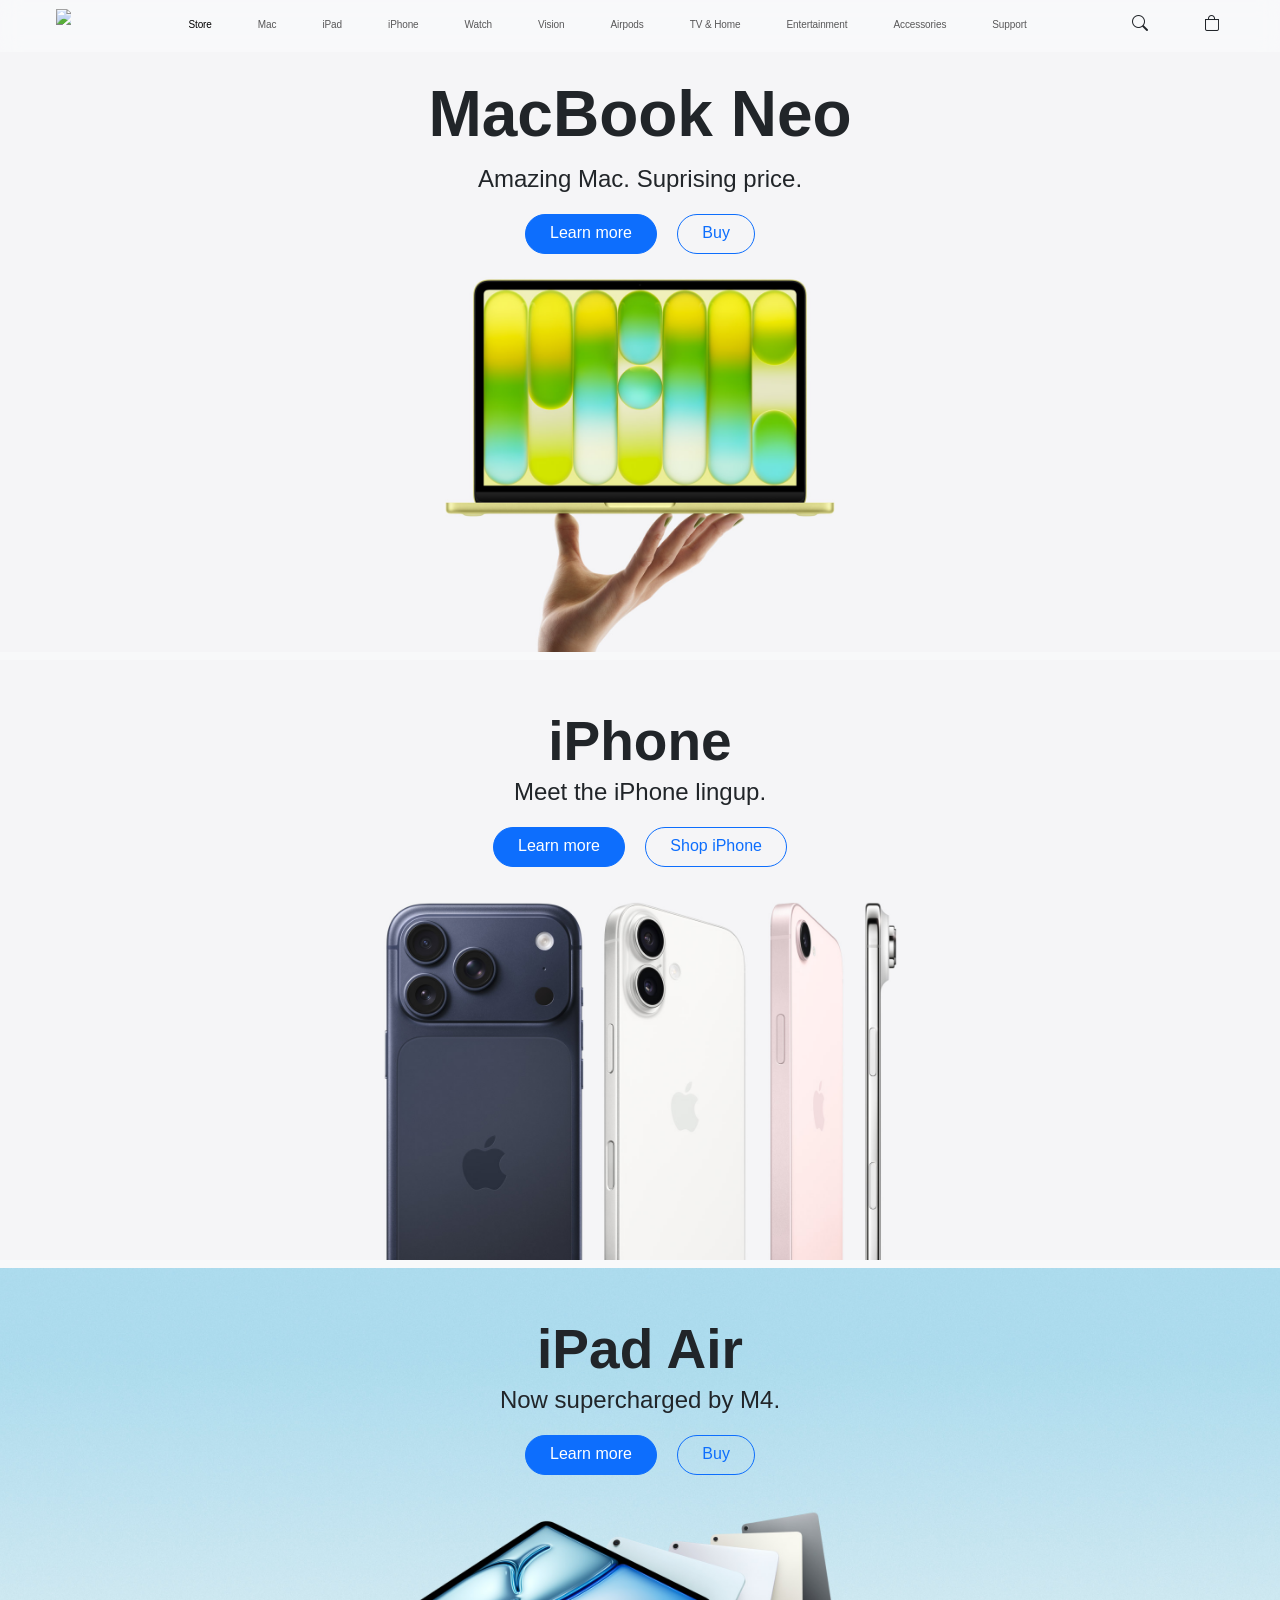
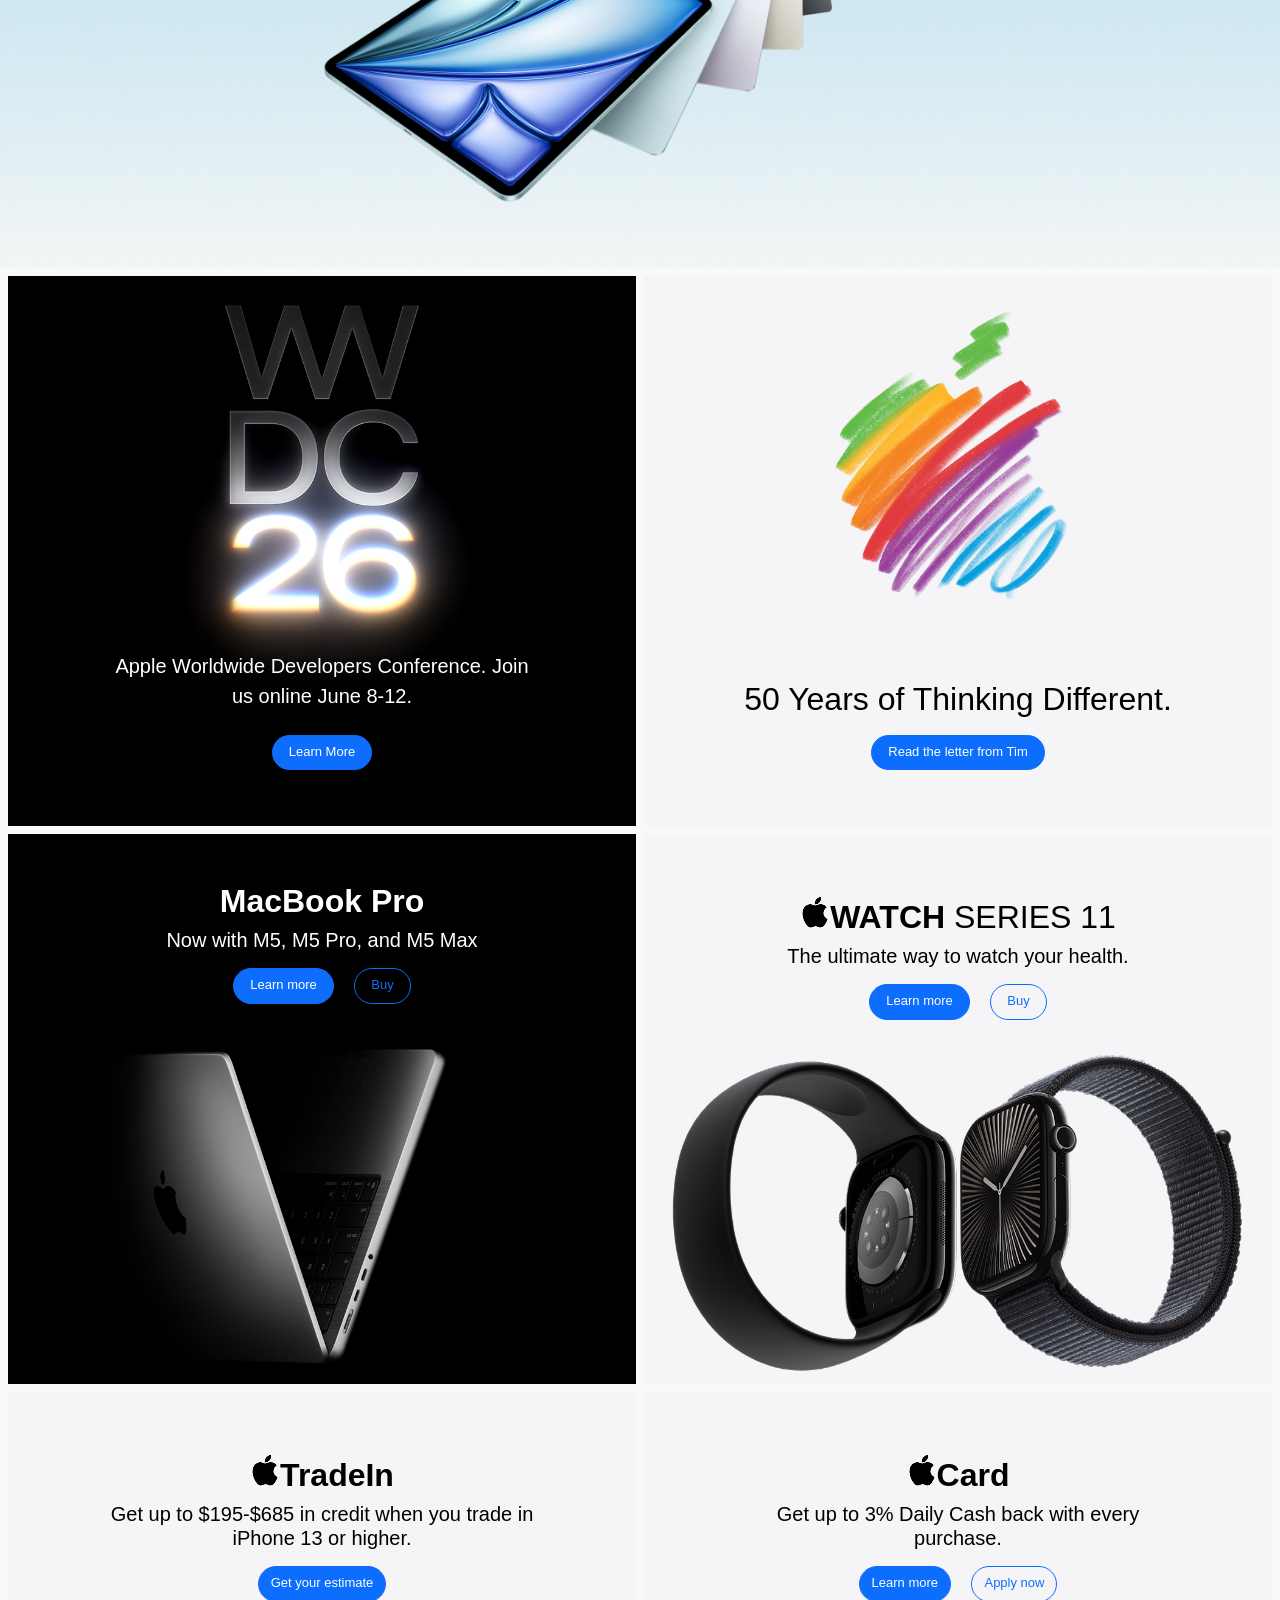
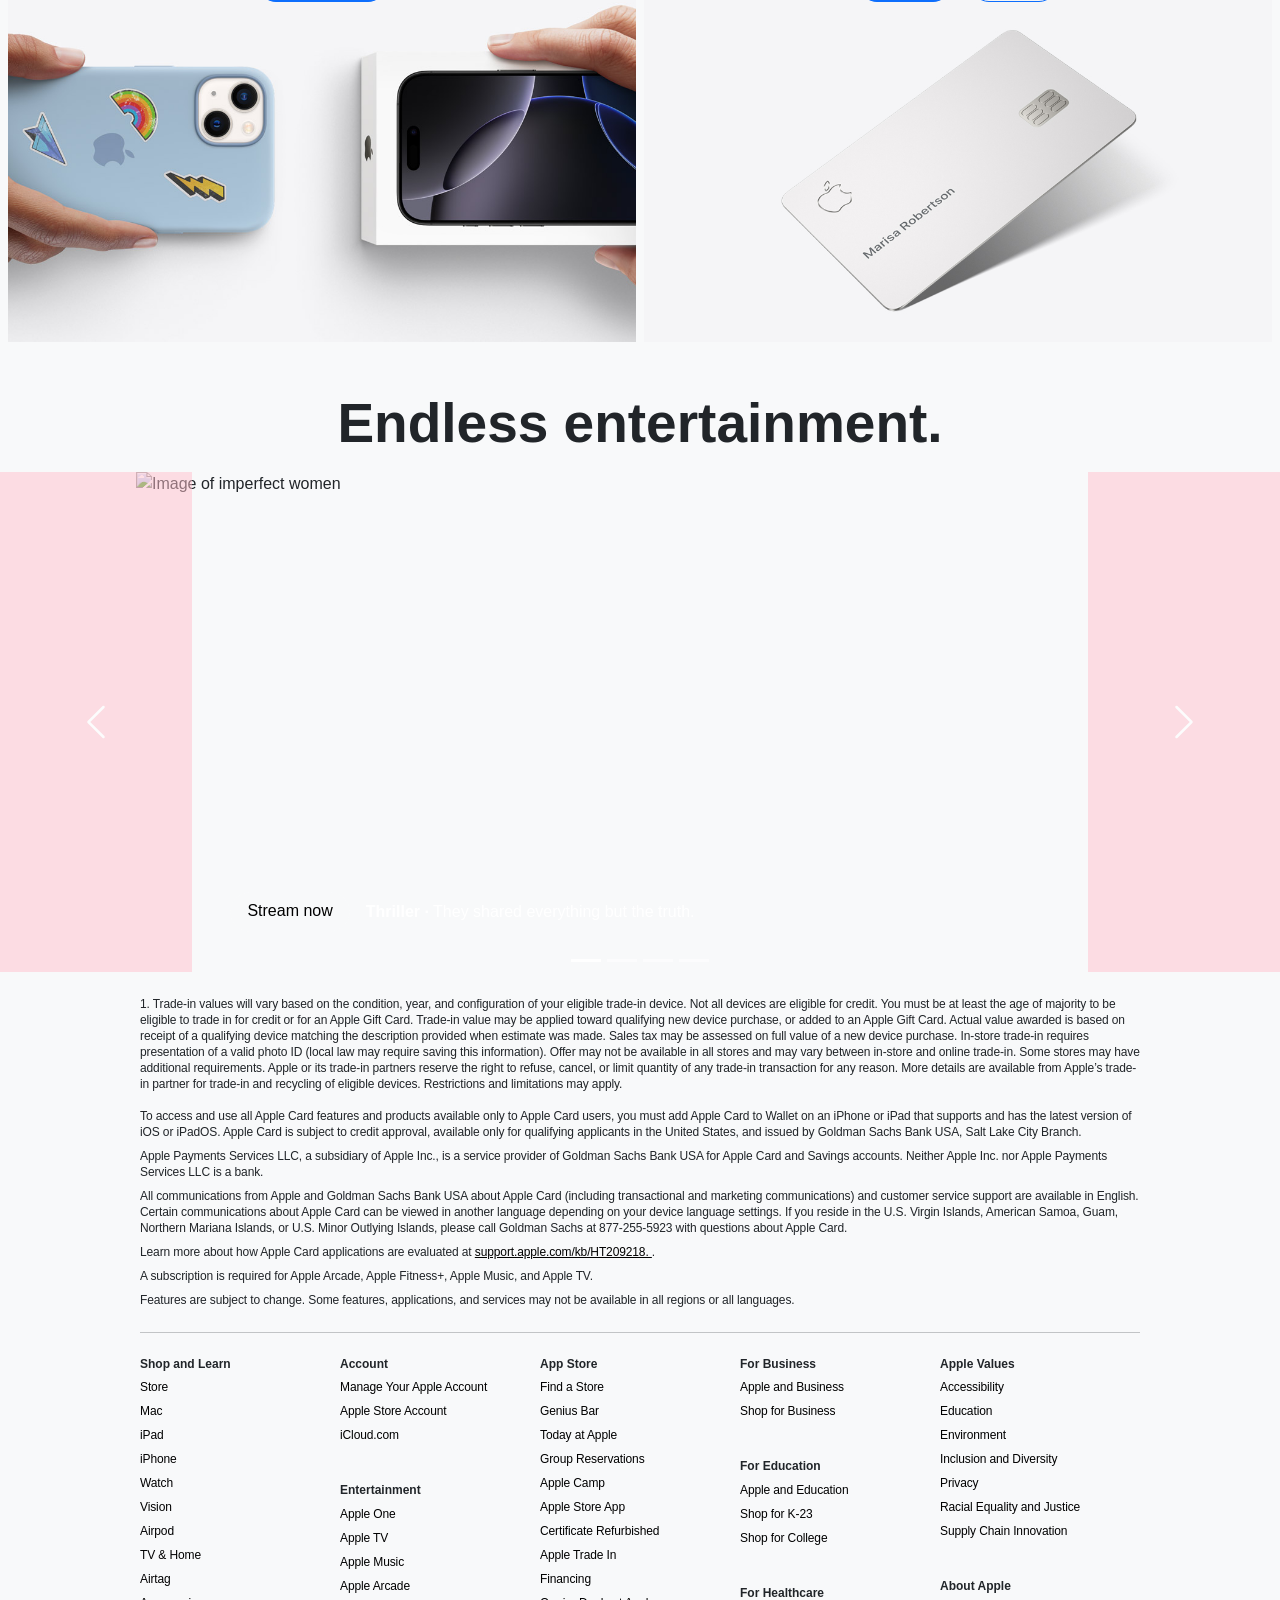
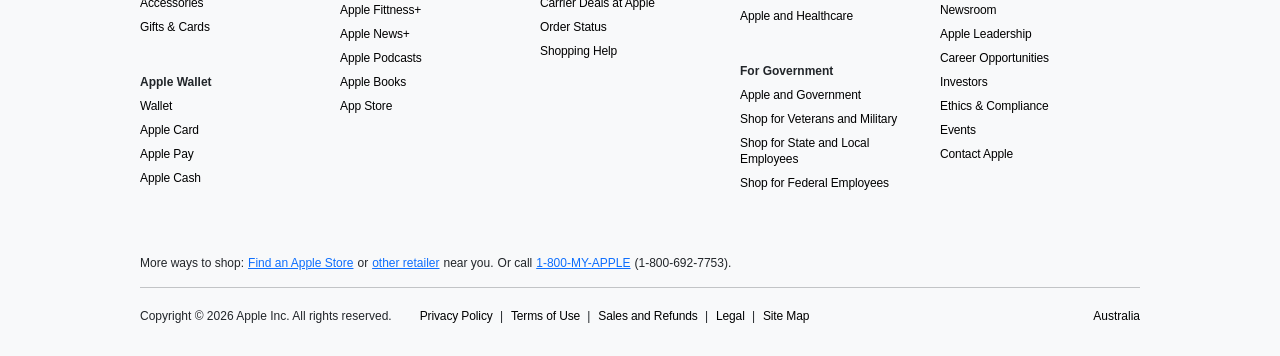
==== commit 54fcf57e: "adjusted carousel" ====
--- a/Lesson_8_apple_website/index.html
+++ b/Lesson_8_apple_website/index.html
@@ -155,8 +155,13 @@
       class="hero-2-section hero-image mb-2 d-flex justify-content-center text-center"
     >
       <div class="p-4">
+        <!--         
         <h1 class="fw-bold d-none d-sm-inline">MacBook Neo</h1>
-        <h1 class="fw-bold fs-1 mt-3 d-block d-sm-none">MacBook Neo</h1>
+        <h1 class="fw-bold fs-1 mt-3 d-block d-sm-none">MacBook Neo</h1> 
+        -->
+
+        <h1 class="fw-bold display-3 mt-3 mt-md-0">MacBook Neo</h1>
+
         <h4 class="py-1">Amazing Mac. Suprising price.</h4>
         <div class="">
           <button class="pb-2 m-2 px-4 btn btn-primary rounded-pill">
@@ -351,38 +356,40 @@
       </div>
     </section>
 
-    <!-- My Carousel -->
-    <!-- 
-    <section class="my-2 bg-body-tertiary">
+    <!-- Class Carousel 22nd Wed -->
+    <!-- <section class="my-2 bg-body-tertiary">
       <h1 class="fw-bold text-center mt-5 mb-3">Endless entertainment.</h1>
       <div
         id="carouselExampleCaptions"
         class="carousel slide d-flex justify-content-center"
       >
-        <div class="row">
-          <div class="carousel-list col">
+        <div
+          class="carousel-inner d-flex justify-content-center align-items-center"
+          style="overflow: visible"
+        >
+          <div class="carousel-list">
             <div class="carousel-item carousel-image active">
               <img
                 src="./images/carousel_apple_1.jpg"
-                class="carousel-image d-md-none"
+                class="object-fit-cover carousel-image d-md-none"
                 alt="placeholder of imperfect women on small device"
+                style="height: 500px"
               />
               <img
                 src="./images/carousel_imperfectwomen.png"
-                class="carousel-image d-md-flex d-none"
+                class="object-fit-cover carousel-image d-md-flex d-none"
                 alt="Image of imperfect women"
+                style="height: 500px"
               />
-              <div
-                class="carousel-caption d-md-block display-center bg-success"
-              >
+              <div class="carousel-caption d-md-block display-center">
                 <div class="d-md-flex align-items-center">
-                  <p class="order-md-1 px-md-3 m-md-0 mb-3">
+                  <h6 class="order-md-1 px-md-3 m-md-0 mb-3">
                     <span class="fw-bold d-md-inline d-block">Thriller </span>
                     <span class="d-none fw-bold d-md-inline d-block"
                       >&#183;</span
                     >
                     They shared everything but the truth.
-                  </p>
+                  </h6>
                   <div class="pb-2 px-3 btn btn-light rounded-pill">
                     Stream now
                   </div>
@@ -390,29 +397,29 @@
               </div>
             </div>
           </div>
-          <div class="carousel-list col">
+          <div class="carousel-list">
             <div class="carousel-item carousel-image">
               <img
                 src="./images/carousel_apple_2.jpg"
-                class="carousel-image d-md-none"
+                class="object-fit-cover carousel-image d-md-none"
                 alt="placeholder of shrinking film on small device"
+                style="height: 500px"
               />
               <img
                 src="./images/carousel_shrinking.png"
-                class="carousel-image d-md-flex d-none"
+                class="object-fit-cover carousel-image d-md-flex d-none"
                 alt="Image of Shrinking Film"
+                style="height: 500px"
               />
-              <div
-                class="carousel-caption d-md-block display-center bg-success"
-              >
+              <div class="carousel-caption d-md-block display-center">
                 <div class="d-md-flex align-items-center">
-                  <p class="order-md-1 px-md-3 m-md-0 mb-3">
+                  <h6 class="order-md-1 px-md-3 m-md-0 mb-3">
                     <span class="fw-bold d-md-inline d-block">Comedy </span>
                     <span class="d-none fw-bold d-md-inline d-block"
                       >&#183;</span
                     >
                     Getting it together. Together.
-                  </p>
+                  </h6>
                   <div class="pb-2 px-3 btn btn-light rounded-pill">
                     Stream now
                   </div>
@@ -420,26 +427,26 @@
               </div>
             </div>
           </div>
-          <div class="carousel-list col">
+          <div class="carousel-list">
             <div class="carousel-item carousel-image">
               <img
                 src="./images/carousel_apple_3.jpg"
-                class="carousel-image d-md-none"
+                class="object-fit-cover carousel-image d-md-none"
                 alt="placeholder of F1 sport on small device"
+                style="height: 500px"
               />
               <img
                 src="./images/carousel_f1_sport.png"
-                class="carousel-image d-md-flex d-none"
+                class="object-fit-cover carousel-image d-md-flex d-none"
                 alt="Image of F1 sport"
+                style="height: 500px"
               />
-              <div
-                class="carousel-caption d-md-block display-center bg-success"
-              >
+              <div class="carousel-caption d-md-block display-center">
                 <div class="d-md-flex align-items-center">
-                  <p class="order-md-1 px-md-3 m-md-0 mb-3">
+                  <h6 class="order-md-1 px-md-3 m-md-0 mb-3">
                     Every Grand Prix&#8482;, live on demand&mdash;all in one
                     place, all year long.
-                  </p>
+                  </h6>
                   <div class="pb-2 px-3 btn btn-light rounded-pill">
                     F1 on Apple TV
                   </div>
@@ -447,29 +454,29 @@
               </div>
             </div>
           </div>
-          <div class="carousel-list col">
+          <div class="carousel-list">
             <div class="carousel-item carousel-image">
               <img
                 src="./images/carousel_apple_1.jpg"
-                class="carousel-image d-md-none"
+                class="object-fit-cover carousel-image d-md-none"
                 alt="placeholder of Monarch film on small device"
+                style="height: 500px"
               />
               <img
                 src="./images/carousel_monarch.png"
-                class="carousel-image d-md-flex d-none"
+                class="object-fit-cover carousel-image d-md-flex d-none"
                 alt="Image of Monarch Film"
+                style="height: 500px"
               />
-              <div
-                class="carousel-caption d-md-block display-center bg-success"
-              >
+              <div class="carousel-caption d-md-block display-center">
                 <div class="d-md-flex align-items-center">
-                  <p class="order-md-1 px-md-3 m-md-0 mb-3">
+                  <h6 class="order-md-1 px-md-3 m-md-0 mb-3">
                     <span class="fw-bold d-md-inline d-block">Adventure </span>
                     <span class="d-none fw-bold d-md-inline d-block"
                       >&#183;</span
                     >
                     A new threat will surface.
-                  </p>
+                  </h6>
                   <div class="pb-2 px-3 btn btn-light rounded-pill">
                     Stream now
                   </div>
@@ -489,7 +496,7 @@
           <span class="visually-hidden">Previous</span>
         </button>
         <button
-          class="carousel-control-next bg-success"
+          class="carousel-control-next"
           type="button"
           data-bs-target="#carouselExampleCaptions"
           data-bs-slide="next"
@@ -498,7 +505,7 @@
           <span class="visually-hidden">Next</span>
         </button>
 
-        <div class="carousel-indicators my-0 bg-primary">
+        <div class="carousel-indicators my-0">
           <button
             type="button"
             data-bs-target="#carouselExampleCaptions"
@@ -527,173 +534,174 @@
           ></button>
         </div>
       </div>
-    </section>
- -->
-
-    <!-- Class Carousel 22nd Wed -->
+    </section> -->
+
+    <!-- Cerousel 4th May -->
     <section class="my-2 bg-body-tertiary">
       <h1 class="fw-bold text-center mt-5 mb-3">Endless entertainment.</h1>
+
       <div
         id="carouselExampleCaptions"
-        class="carousel slide d-flex justify-content-center"
+        class="carousel slide"
+        data-bs-ride="carousel"
       >
-        <div class="">
-          <div class="carousel-list">
-            <div class="carousel-item carousel-image active">
-              <img
-                src="./images/carousel_apple_1.jpg"
-                class="carousel-image d-md-none"
-                alt="placeholder of imperfect women on small device"
-              />
-              <img
-                src="./images/carousel_imperfectwomen.png"
-                class="carousel-image d-md-flex d-none"
-                alt="Image of imperfect women"
-              />
-              <div class="carousel-caption d-md-block display-center">
-                <div class="d-md-flex align-items-center">
-                  <h6 class="order-md-1 px-md-3 m-md-0 mb-3">
-                    <span class="fw-bold d-md-inline d-block">Thriller </span>
-                    <span class="d-none fw-bold d-md-inline d-block"
-                      >&#183;</span
-                    >
-                    They shared everything but the truth.
-                  </h6>
-                  <div class="pb-2 px-3 btn btn-light rounded-pill">
-                    Stream now
-                  </div>
+        <div class="carousel-inner overflow-visible">
+          <!-- Slide 1 -->
+          <div
+            class="carousel-item active px-2"
+            style="width: 80%; margin: auto"
+          >
+            <img
+              src="./images/carousel_apple_1.jpg"
+              class="object-fit-cover carousel-image mx-auto d-block d-md-none"
+              alt="placeholder of imperfect women on small device"
+              style="height: 500px"
+            />
+            <img
+              src="./images/carousel_imperfectwomen.png"
+              class="object-fit-cover carousel-image mx-auto d-none d-md-block"
+              alt="Image of imperfect women"
+              style="height: 500px"
+            />
+            <div class="carousel-caption d-md-block display-center">
+              <div class="d-md-flex align-items-center">
+                <h6 class="order-md-1 px-md-3 m-md-0 mb-3">
+                  <span class="fw-bold d-md-inline d-block">Thriller</span>
+                  <span class="d-none fw-bold d-md-inline">&#183;</span>
+                  They shared everything but the truth.
+                </h6>
+                <div class="pb-2 px-3 btn btn-light rounded-pill">
+                  Stream now
                 </div>
               </div>
             </div>
           </div>
-          <div class="carousel-list">
-            <div class="carousel-item carousel-image">
-              <img
-                src="./images/carousel_apple_2.jpg"
-                class="carousel-image d-md-none"
-                alt="placeholder of shrinking film on small device"
-              />
-              <img
-                src="./images/carousel_shrinking.png"
-                class="carousel-image d-md-flex d-none"
-                alt="Image of Shrinking Film"
-              />
-              <div class="carousel-caption d-md-block display-center">
-                <div class="d-md-flex align-items-center">
-                  <h6 class="order-md-1 px-md-3 m-md-0 mb-3">
-                    <span class="fw-bold d-md-inline d-block">Comedy </span>
-                    <span class="d-none fw-bold d-md-inline d-block"
-                      >&#183;</span
-                    >
-                    Getting it together. Together.
-                  </h6>
-                  <div class="pb-2 px-3 btn btn-light rounded-pill">
-                    Stream now
-                  </div>
+
+          <!-- Slide 2 -->
+          <div class="carousel-item px-2" style="width: 80%; margin: auto">
+            <img
+              src="./images/carousel_apple_2.jpg"
+              class="object-fit-cover carousel-image mx-auto d-block d-md-none"
+              alt="placeholder of shrinking film on small device"
+              style="height: 500px"
+            />
+            <img
+              src="./images/carousel_shrinking.png"
+              class="object-fit-cover carousel-image mx-auto d-none d-md-block"
+              alt="Image of Shrinking Film"
+              style="height: 500px"
+            />
+            <div class="carousel-caption d-md-block display-center">
+              <div class="d-md-flex align-items-center">
+                <h6 class="order-md-1 px-md-3 m-md-0 mb-3">
+                  <span class="fw-bold d-md-inline d-block">Comedy</span>
+                  <span class="d-none fw-bold d-md-inline">&#183;</span>
+                  Getting it together. Together.
+                </h6>
+                <div class="pb-2 px-3 btn btn-light rounded-pill">
+                  Stream now
                 </div>
               </div>
             </div>
           </div>
-          <div class="carousel-list">
-            <div class="carousel-item carousel-image">
-              <img
-                src="./images/carousel_apple_3.jpg"
-                class="carousel-image d-md-none"
-                alt="placeholder of F1 sport on small device"
-              />
-              <img
-                src="./images/carousel_f1_sport.png"
-                class="carousel-image d-md-flex d-none"
-                alt="Image of F1 sport"
-              />
-              <div class="carousel-caption d-md-block display-center">
-                <div class="d-md-flex align-items-center">
-                  <h6 class="order-md-1 px-md-3 m-md-0 mb-3">
-                    Every Grand Prix&#8482;, live on demand&mdash;all in one
-                    place, all year long.
-                  </h6>
-                  <div class="pb-2 px-3 btn btn-light rounded-pill">
-                    F1 on Apple TV
-                  </div>
+
+          <!-- Slide 3 -->
+          <div class="carousel-item px-2" style="width: 80%; margin: auto">
+            <img
+              src="./images/carousel_apple_3.jpg"
+              class="object-fit-cover carousel-image mx-auto d-block d-md-none"
+              alt="placeholder of F1 sport on small device"
+              style="height: 500px"
+            />
+            <img
+              src="./images/carousel_f1_sport.png"
+              class="object-fit-cover carousel-image mx-auto d-none d-md-block"
+              alt="Image of F1 sport"
+              style="height: 500px"
+            />
+            <div class="carousel-caption d-md-block display-center">
+              <div class="d-md-flex align-items-center">
+                <h6 class="order-md-1 px-md-3 m-md-0 mb-3">
+                  Every Grand Prix&#8482;, live on demand&mdash;all in one
+                  place, all year long.
+                </h6>
+                <div class="pb-2 px-3 btn btn-light rounded-pill">
+                  F1 on Apple TV
                 </div>
               </div>
             </div>
           </div>
-          <div class="carousel-list">
-            <div class="carousel-item carousel-image">
-              <img
-                src="./images/carousel_apple_1.jpg"
-                class="carousel-image d-md-none"
-                alt="placeholder of Monarch film on small device"
-              />
-              <img
-                src="./images/carousel_monarch.png"
-                class="carousel-image d-md-flex d-none"
-                alt="Image of Monarch Film"
-              />
-              <div class="carousel-caption d-md-block display-center">
-                <div class="d-md-flex align-items-center">
-                  <h6 class="order-md-1 px-md-3 m-md-0 mb-3">
-                    <span class="fw-bold d-md-inline d-block">Adventure </span>
-                    <span class="d-none fw-bold d-md-inline d-block"
-                      >&#183;</span
-                    >
-                    A new threat will surface.
-                  </h6>
-                  <div class="pb-2 px-3 btn btn-light rounded-pill">
-                    Stream now
-                  </div>
+
+          <!-- Slide 4 -->
+          <div class="carousel-item px-2" style="width: 80%; margin: auto">
+            <img
+              src="./images/carousel_apple_1.jpg"
+              class="object-fit-cover carousel-image mx-auto d-block d-md-none"
+              alt="placeholder of Monarch film on small device"
+              style="height: 500px"
+            />
+            <img
+              src="./images/carousel_monarch.png"
+              class="object-fit-cover carousel-image mx-auto d-none d-md-block"
+              alt="Image of Monarch Film"
+              style="height: 500px"
+            />
+            <div class="carousel-caption d-md-block display-center">
+              <div class="d-md-flex align-items-center">
+                <h6 class="order-md-1 px-md-3 m-md-0 mb-3">
+                  <span class="fw-bold d-md-inline d-block">Adventure</span>
+                  <span class="d-none fw-bold d-md-inline">&#183;</span>
+                  A new threat will surface.
+                </h6>
+                <div class="pb-2 px-3 btn btn-light rounded-pill">
+                  Stream now
                 </div>
               </div>
             </div>
           </div>
         </div>
 
+        <!-- Controls -->
         <button
           class="carousel-control-prev"
           type="button"
           data-bs-target="#carouselExampleCaptions"
           data-bs-slide="prev"
         >
-          <span class="carousel-control-prev-icon" aria-hidden="true"></span>
-          <span class="visually-hidden">Previous</span>
+          <span class="carousel-control-prev-icon"></span>
         </button>
+
         <button
-          class="carousel-control-next bg-success"
+          class="carousel-control-next"
           type="button"
           data-bs-target="#carouselExampleCaptions"
           data-bs-slide="next"
         >
-          <span class="carousel-control-next-icon" aria-hidden="true"></span>
-          <span class="visually-hidden">Next</span>
+          <span class="carousel-control-next-icon"></span>
         </button>
 
-        <div class="carousel-indicators my-0 bg-primary">
+        <!-- Indicators -->
+        <div class="carousel-indicators my-0">
           <button
             type="button"
             data-bs-target="#carouselExampleCaptions"
             data-bs-slide-to="0"
             class="active"
-            aria-current="true"
-            aria-label="Slide 1"
           ></button>
           <button
             type="button"
             data-bs-target="#carouselExampleCaptions"
             data-bs-slide-to="1"
-            aria-label="Slide 2"
           ></button>
           <button
             type="button"
             data-bs-target="#carouselExampleCaptions"
             data-bs-slide-to="2"
-            aria-label="Slide 3"
           ></button>
           <button
             type="button"
             data-bs-target="#carouselExampleCaptions"
             data-bs-slide-to="3"
-            aria-label="Slide 4"
           ></button>
         </div>
       </div>
@@ -704,7 +712,7 @@
       <div class="footer-div d-block float-none fw-lighter">
         <!-- Footer txt -->
         <section class="pt-3">
-          <ul class="d-block">
+          <ul class="list-unstyled d-block">
             <li class="pb-2">
               <p class="m-0 pb-2">
                 1. Trade‑in values will vary based on the condition, year, and
@@ -784,7 +792,7 @@
           <div class="col p-0 m-0">
             <div class="">
               <h3 class="fw-bold mb-2 me-3">Shop and Learn</h3>
-              <ul class="me-3">
+              <ul class="list-unstyled me-3">
                 <li class="mb-2">
                   <a href="./error.html">Store</a>
                 </li>
@@ -822,7 +830,7 @@
             </div>
             <div class="pt-4">
               <h3 class="fw-bold mb-2 me-3">Apple Wallet</h3>
-              <ul class="me-3">
+              <ul class="list-unstyled me-3">
                 <li class="mb-2">
                   <a href="./error.html">Wallet</a>
                 </li>
@@ -841,7 +849,7 @@
           <div class="col p-0 m-0">
             <div class="">
               <h3 class="fw-bold mb-2 me-3">Account</h3>
-              <ul class="me-3">
+              <ul class="list-unstyled me-3">
                 <li class="mb-2">
                   <a href="./error.html">Manage Your Apple Account</a>
                 </li>
@@ -855,7 +863,7 @@
             </div>
             <div class="pt-4">
               <h3 class="fw-bold mb-2 me-3">Entertainment</h3>
-              <ul class="me-3">
+              <ul class="list-unstyled me-3">
                 <li class="mb-2">
                   <a href="./error.html">Apple One</a>
                 </li>
@@ -889,7 +897,7 @@
           <div class="col p-0 m-0">
             <div class="">
               <h3 class="fw-bold mb-2 me-3">App Store</h3>
-              <ul class="me-3">
+              <ul class="list-unstyled me-3">
                 <li class="mb-2">
                   <a href="./error.html">Find a Store</a>
                 </li>
@@ -932,7 +940,7 @@
           <div class="col p-0 m-0">
             <div class="">
               <h3 class="fw-bold mb-2 me-3">For Business</h3>
-              <ul class="me-3">
+              <ul class="list-unstyled me-3">
                 <li class="mb-2">
                   <a href="./error.html">Apple and Business</a>
                 </li>
@@ -943,7 +951,7 @@
             </div>
             <div class="pt-4">
               <h3 class="fw-bold mb-2 me-3">For Education</h3>
-              <ul class="me-3">
+              <ul class="list-unstyled me-3">
                 <li class="mb-2">
                   <a href="./error.html">Apple and Education</a>
                 </li>
@@ -957,7 +965,7 @@
             </div>
             <div class="pt-4">
               <h3 class="fw-bold mb-2 me-3">For Healthcare</h3>
-              <ul class="me-3">
+              <ul class="list-unstyled me-3">
                 <li class="mb-2">
                   <a href="./error.html">Apple and Healthcare</a>
                 </li>
@@ -965,7 +973,7 @@
             </div>
             <div class="pt-4">
               <h3 class="fw-bold mb-2 me-3">For Government</h3>
-              <ul class="me-3">
+              <ul class="list-unstyled me-3">
                 <li class="mb-2">
                   <a href="./error.html">Apple and Government</a>
                 </li>
@@ -984,7 +992,7 @@
           <div class="col p-0">
             <div class="">
               <h3 class="fw-bold mb-2 me-3">Apple Values</h3>
-              <ul class="me-3">
+              <ul class="list-unstyled me-3">
                 <li class="mb-2">
                   <a href="./error.html">Accessibility</a>
                 </li>
@@ -1010,7 +1018,7 @@
             </div>
             <div class="pt-4">
               <h3 class="fw-bold mb-2 me-3">About Apple</h3>
-              <ul class="me-3">
+              <ul class="list-unstyled me-3">
                 <li class="mb-2">
                   <a href="./error.html">Newsroom</a>
                 </li>
@@ -1042,7 +1050,7 @@
           class="accordion d-sm-none mb-3"
           id="accordionPanelsStayOpenExample"
         >
-          <div class="accordion-item p-0 m-0 border-0 border-1 border-bottom">
+          <div class="accordion-item p-0 m-0 border-0">
             <h5 class="accordion-header p-0">
               <button
                 class="accordion-button py-2 px-0 bg-body-tertiary text-black"
@@ -1060,7 +1068,7 @@
               class="accordion-collapse collapse"
             >
               <div class="accordion-body bg-body-tertiary">
-                <ul class="me-3">
+                <ul class="list-unstyled">
                   <li class="mb-2">
                     <a href="./error.html">Store</a>
                   </li>
@@ -1098,7 +1106,7 @@
               </div>
             </div>
           </div>
-          <div class="accordion-item p-0 m-0 border-0 border-1 border-bottom">
+          <div class="accordion-item p-0 m-0 border-0 border-bottom">
             <h5 class="accordion-header p-0">
               <button
                 class="accordion-button py-2 px-0 bg-body-tertiary text-black"
@@ -1116,7 +1124,7 @@
               class="accordion-collapse collapse"
             >
               <div class="accordion-body bg-body-tertiary">
-                <ul class="me-3">
+                <ul class="list-unstyled">
                   <li class="mb-2">
                     <a href="./error.html">Wallet</a>
                   </li>
@@ -1133,7 +1141,7 @@
               </div>
             </div>
           </div>
-          <div class="accordion-item p-0 m-0 border-1 border-bottom">
+          <div class="accordion-item p-0 m-0 border-0 border-bottom">
             <h5 class="accordion-header p-0">
               <button
                 class="accordion-button py-2 px-0 bg-body-tertiary text-black"
@@ -1151,7 +1159,7 @@
               class="accordion-collapse collapse"
             >
               <div class="accordion-body bg-body-tertiary">
-                <ul class="me-3">
+                <ul class="list-unstyled">
                   <li class="mb-2">
                     <a href="./error.html">Manage Your Apple Account</a>
                   </li>
@@ -1165,7 +1173,7 @@
               </div>
             </div>
           </div>
-          <div class="accordion-item p-0 m-0 border-1 border-bottom">
+          <div class="accordion-item p-0 m-0 border-0 border-bottom">
             <h5 class="accordion-header p-0">
               <button
                 class="accordion-button py-2 px-0 bg-body-tertiary text-black"
@@ -1183,7 +1191,7 @@
               class="accordion-collapse collapse"
             >
               <div class="accordion-body bg-body-tertiary">
-                <ul class="me-3">
+                <ul class="list-unstyled">
                   <li class="mb-2">
                     <a href="./error.html">Apple One</a>
                   </li>
@@ -1215,7 +1223,7 @@
               </div>
             </div>
           </div>
-          <div class="accordion-item p-0 m-0 border-1 border-bottom">
+          <div class="accordion-item p-0 m-0 border-0 border-bottom">
             <h5 class="accordion-header p-0">
               <button
                 class="accordion-button py-2 px-0 bg-body-tertiary text-black"
@@ -1233,7 +1241,7 @@
               class="accordion-collapse collapse"
             >
               <div class="accordion-body bg-body-tertiary">
-                <ul class="me-3">
+                <ul class="list-unstyled">
                   <li class="mb-2">
                     <a href="./error.html">Find a Store</a>
                   </li>
@@ -1274,7 +1282,7 @@
               </div>
             </div>
           </div>
-          <div class="accordion-item p-0 m-0 border-1 border-bottom">
+          <div class="accordion-item p-0 m-0 border-0 border-bottom">
             <h5 class="accordion-header p-0">
               <button
                 class="accordion-button py-2 px-0 bg-body-tertiary text-black"
@@ -1292,7 +1300,7 @@
               class="accordion-collapse collapse"
             >
               <div class="accordion-body bg-body-tertiary">
-                <ul class="me-3">
+                <ul class="list-unstyled">
                   <li class="mb-2">
                     <a href="./error.html">Apple and Business</a>
                   </li>
@@ -1303,7 +1311,7 @@
               </div>
             </div>
           </div>
-          <div class="accordion-item p-0 m-0 border-1 border-bottom">
+          <div class="accordion-item p-0 m-0 border-0 border-bottom">
             <h5 class="accordion-header p-0">
               <button
                 class="accordion-button py-2 px-0 bg-body-tertiary text-black"
@@ -1321,7 +1329,7 @@
               class="accordion-collapse collapse"
             >
               <div class="accordion-body bg-body-tertiary">
-                <ul class="me-3">
+                <ul class="list-unstyled">
                   <li class="mb-2">
                     <a href="./error.html">Apple and Education</a>
                   </li>
@@ -1335,7 +1343,7 @@
               </div>
             </div>
           </div>
-          <div class="accordion-item p-0 m-0 border-1 border-bottom">
+          <div class="accordion-item p-0 m-0 border-0 border-bottom">
             <h5 class="accordion-header p-0">
               <button
                 class="accordion-button py-2 px-0 bg-body-tertiary text-black"
@@ -1353,7 +1361,7 @@
               class="accordion-collapse collapse"
             >
               <div class="accordion-body bg-body-tertiary">
-                <ul class="me-3">
+                <ul class="list-unstyled">
                   <li class="mb-2">
                     <a href="./error.html">Apple and Healthcare</a>
                   </li>
@@ -1361,7 +1369,7 @@
               </div>
             </div>
           </div>
-          <div class="accordion-item p-0 m-0 border-1 border-bottom">
+          <div class="accordion-item p-0 m-0 border-0 border-bottom">
             <h5 class="accordion-header p-0">
               <button
                 class="accordion-button py-2 px-0 bg-body-tertiary text-black"
@@ -1379,7 +1387,7 @@
               class="accordion-collapse collapse"
             >
               <div class="accordion-body bg-body-tertiary">
-                <ul class="me-3">
+                <ul class="list-unstyled">
                   <li class="mb-2">
                     <a href="./error.html">Apple and Government</a>
                   </li>
@@ -1398,7 +1406,7 @@
               </div>
             </div>
           </div>
-          <div class="accordion-item p-0 m-0 border-1 border-bottom">
+          <div class="accordion-item p-0 m-0 border-0 border-bottom">
             <h5 class="accordion-header p-0">
               <button
                 class="accordion-button py-2 px-0 bg-body-tertiary text-black"
@@ -1416,7 +1424,7 @@
               class="accordion-collapse collapse"
             >
               <div class="accordion-body bg-body-tertiary">
-                <ul class="me-3">
+                <ul class="list-unstyled">
                   <li class="mb-2">
                     <a href="./error.html">Accessibility</a>
                   </li>
@@ -1442,7 +1450,7 @@
               </div>
             </div>
           </div>
-          <div class="accordion-item p-0 m-0 border-1 border-bottom">
+          <div class="accordion-item p-0 m-0 border-0 border-bottom">
             <h5 class="accordion-header p-0">
               <button
                 class="accordion-button py-2 px-0 bg-body-tertiary text-black"
@@ -1460,7 +1468,7 @@
               class="accordion-collapse collapse"
             >
               <div class="accordion-body bg-body-tertiary">
-                <ul class="me-3">
+                <ul class="list-unstyled">
                   <li class="mb-2">
                     <a href="./error.html">Newsroom</a>
                   </li>
@@ -1525,22 +1533,25 @@
               <div class="fw-medium mt-1 me-4">
                 Copyright &#169; 2026 Apple Inc. All rights reserved.
               </div>
-              <ul class="mt-1 me-3 d-flex">
+              <ul class="list-unstyled mt-1 me-3 d-flex">
                 <li class="px-md-1">
                   <a class="fw-medium me-1" href="./error.html"
                     >Privacy Policy</a
                   >
+                  |
                 </li>
                 <li class="px-1">
                   <a class="fw-medium me-1" href="./error.html">Terms of Use</a>
+                  |
                 </li>
                 <li class="px-1">
                   <a class="fw-medium me-1" href="./error.html"
                     >Sales and Refunds</a
                   >
+                  |
                 </li>
                 <li class="px-1">
-                  <a class="fw-medium me-1" href="./error.html">Legal</a>
+                  <a class="fw-medium me-1" href="./error.html">Legal</a> |
                 </li>
                 <li class="px-1">
                   <a class="fw-medium me-1" href="./error.html">Site Map</a>
@@ -1570,6 +1581,6 @@
       git add . 
       git commit -m 'your message' 
       git push origin
--->
+    -->
   </body>
 </html>
--- a/Lesson_8_apple_website/styles.css
+++ b/Lesson_8_apple_website/styles.css
@@ -1,6 +1,10 @@
 .apple-logo {
   width: 15px;
   height: auto;
+}
+
+html {
+  scroll-behavior: smooth;
 }
 
 body {
@@ -97,11 +101,12 @@
 .carousel-item {
   float: none;
 }
-
+/* 
 .carousel-image {
   height: 500px;
   object-fit: cover;
-}
+} 
+  */
 
 .carousel-caption {
   left: 10%;
@@ -111,6 +116,12 @@
 .carousel-control-prev,
 .carousel-control-next {
   background-color: pink;
+}
+
+.carousel-control-prev-icon,
+.carousel-control-next-icon {
+  width: 2.5rem;
+  height: 2.5rem;
 }
 
 /* footer */
@@ -150,17 +161,18 @@
   border-left: 1px solid black;
   margin-bottom: 5px;
 }
- */
 
 .footer-legal li::after {
   content: "|";
 }
+*/
 
+/* 
 ul {
   list-style-type: none;
   padding: 0;
   margin: 0;
-}
+} */
 
 li {
   display: list-item;
@@ -177,3 +189,5 @@
 .collapsing {
   transition: height 0.5s ease;
 }
+
+/* test */
